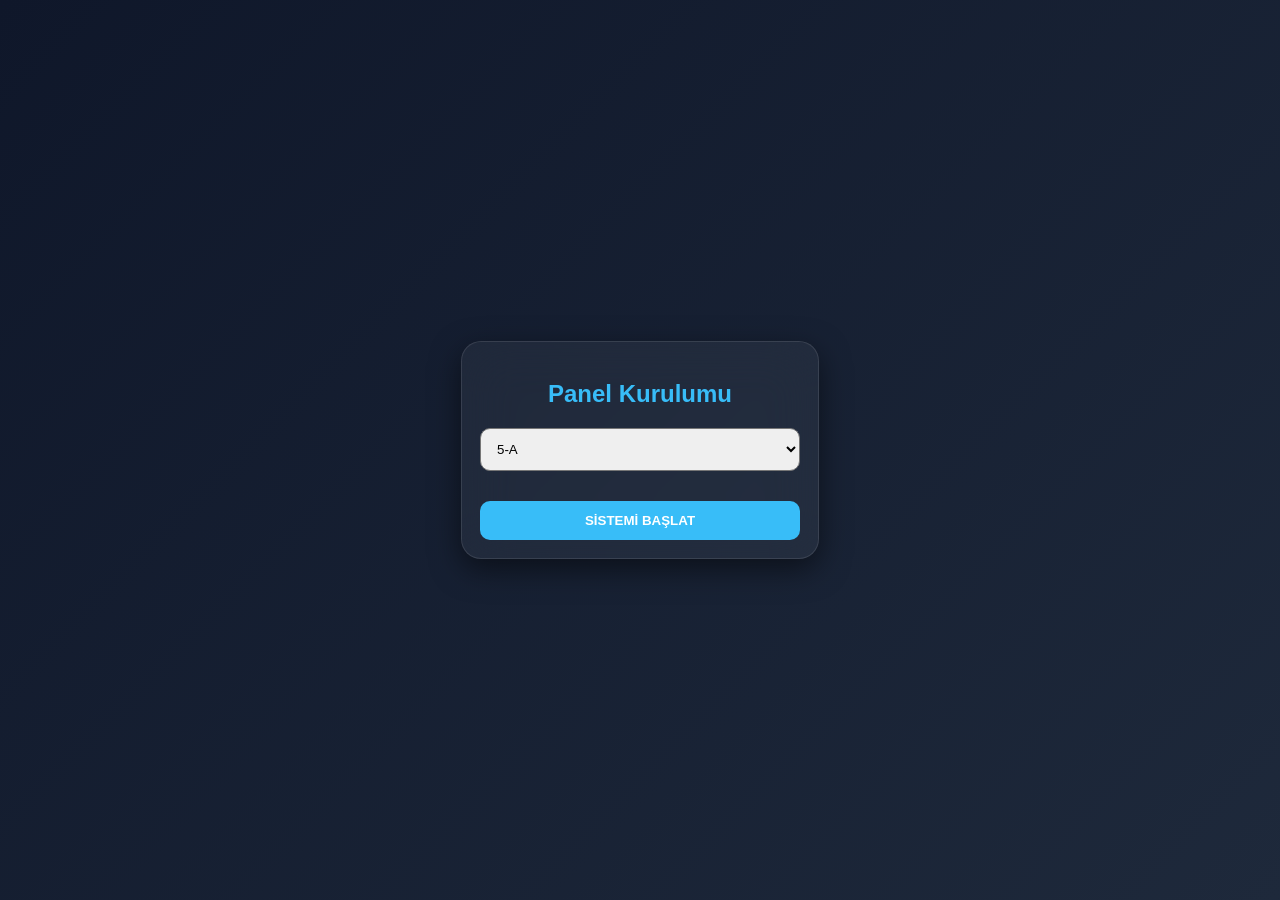
==== index.html @ 8f8e1d2c "Etahta" ====
﻿
<!DOCTYPE html>
<html lang="tr" data-theme="dark">
<head>
    <meta charset="utf-8">
    <title>Biroor / Biroor Akıllı Tahta Paneli </title>
    <meta name="viewport" content="width=device-width, initial-scale=1">
    <link rel="icon" href="2.png" sizes="any" type="image/png">
    <script type="application/ld+json">
{
  "@context": "https://schema.org",
  "@type": "Organization",
  "name": "Biroor",
  "url": "https://biroorweb.uk",
  "logo": "https://biroorweb.uk/logo.png", 
  "description": "Biroor Akıllı Tahta Paneli - Eğitim kurumları için dijital çözüm platformu.",
  "sameAs": [
    "https://www.instagram.com/biroorweb",
    "https://twitter.com/biroorweb"
  ]
}
</script>
    <meta name="description" content="Biroor, eğitim kurumları için geliştirilmiş akıllı tahta yönetim panelidir. Ders programı, nöbetçi takibi ve dijital araçlara tek noktadan ulaşın.">
    <style>
:root[data-theme="dark"] {
    --bg-gradient: linear-gradient(135deg, #0f172a, #1e293b);
    --panel-bg: rgba(255, 255, 255, 0.05);
    --text-main: #f8fafc;
    --accent: #38bdf8;
    --glass: rgba(255, 255, 255, 0.1);
    --shadow: 0 10px 30px rgba(0,0,0,0.5);
}

:root[data-theme="light"] {
    --bg-gradient: linear-gradient(135deg, #f1f5f9, #e2e8f0);
    --panel-bg: rgba(255, 255, 255, 0.8);
    --text-main: #1e293b;
    --accent: #0284c7;
    --glass: rgba(0, 0, 0, 0.05);
    --shadow: 0 10px 30px rgba(0,0,0,0.1);
}

:root[data-theme="forest"] {
    --bg-gradient: linear-gradient(135deg, #04a87c, #000000);
    --panel-bg: rgba(255, 255, 255, 0.05);
    --text-main: #ecfdf5;
    --accent: #34d399;
    --glass: rgba(255, 255, 255, 0.08);
    --shadow: 0 10px 30px rgba(0,0,0,0.4);
}

:root[data-theme="midnight"] {
    --bg-gradient: linear-gradient(135deg, #2e1065, #000000);
    --panel-bg: rgba(255, 255, 255, 0.03);
    --text-main: #f5f3ff;
    --accent: #a78bfa;
    --glass: rgba(255, 255, 255, 0.1);
    --shadow: 0 10px 40px rgba(0,0,0,0.7);
}
:root[data-theme="ocean"] {
    --bg-gradient: linear-gradient(135deg, #075985, #000000);
    --panel-bg: rgba(255, 255, 255, 0.07);
    --text-main: #f0f9ff;
    --accent: #38bdf8;
    --glass: rgba(255, 255, 255, 0.12);
    --shadow: 0 10px 30px rgba(0,0,0,0.4);
}

:root[data-theme="sunset"] {
    --bg-gradient: linear-gradient(135deg, #7c2d12, #000000);
    --panel-bg: rgba(255, 255, 255, 0.05);
    --text-main: #fff7ed;
    --accent: #fb923c;
    --glass: rgba(255, 255, 255, 0.1);
    --shadow: 0 10px 30px rgba(0,0,0,0.5);
}

:root[data-theme="cyber"] {
    --bg-gradient: linear-gradient(135deg, #000000, #1a1a1a);
    --panel-bg: rgba(0, 0, 0, 0.8);
    --text-main: #00ff41;
    --accent: #00ff41;
    --glass: rgba(0, 255, 65, 0.1);
    --shadow: 0 0 20px rgba(0, 255, 65, 0.3);
}

:root[data-theme="rose"] {
    --bg-gradient: linear-gradient(135deg, #4c0519, #000000);
    --panel-bg: rgba(255, 255, 255, 0.06);
    --text-main: #fff1f2;
    --accent: #fda4af;
    --glass: rgba(255, 255, 255, 0.1);
    --shadow: 0 10px 30px rgba(0,0,0,0.4);
}

:root[data-theme="canva"] {
    --bg-gradient: linear-gradient(135deg, #7c00f1, #053bea);
    --panel-bg: rgba(255, 255, 255, 0.08);
    --text-main: #f8fafc;
    --accent: #3895f8;
    --glass: rgba(255, 255, 255, 0.1);
    --shadow: 0 10px 30px rgba(0,0,0,0.4);
}
:root[data-theme="mars"] {
    --bg-gradient: linear-gradient(135deg, #991b1b, #450a0a);
    --panel-bg: rgba(255, 255, 255, 0.05);
    --text-main: #fef2f2;
    --accent: #f87171;
    --glass: rgba(255, 255, 255, 0.08);
    --shadow: 0 10px 40px rgba(0,0,0,0.6);
}

:root[data-theme="lavender"] {
    --bg-gradient: linear-gradient(135deg, #4c1d95, #2e1065);
    --panel-bg: rgba(255, 255, 255, 0.06);
    --text-main: #f5f3ff;
    --accent: #ddd6fe;
    --glass: rgba(255, 255, 255, 0.1);
    --shadow: 0 10px 30px rgba(0,0,0,0.4);
}

:root[data-theme="deepsea"] {
    --bg-gradient: linear-gradient(135deg, #020617, #0f172a);
    --panel-bg: rgba(30, 41, 59, 0.7);
    --text-main: #38bdf8;
    --accent: #7dd3fc;
    --glass: rgba(56, 189, 248, 0.1);
    --shadow: 0 0 30px rgba(0,0,0,0.8);
}

:root[data-theme="gold"] {
    --bg-gradient: linear-gradient(135deg, #7c8217, #000000);
    --panel-bg: rgba(255, 255, 255, 0.03);
    --text-main: #fef3c7;
    --accent: #04ff00;
    --glass: rgba(251, 191, 36, 0.1);
    --shadow: 0 10px 30px rgba(0,0,0,0.7);
}

:root[data-theme="aurora"] {
    --bg-gradient: linear-gradient(135deg, #0a4d68, #088395);
    --panel-bg: rgba(255, 255, 255, 0.06);
    --text-main: #e0f7ff;
    --accent: #22d3ee;
    --glass: rgba(255, 255, 255, 0.1);
    --shadow: 0 10px 30px rgba(0,0,0,0.45);
}

:root[data-theme="arctic"] {
    --bg-gradient: linear-gradient(135deg, #f0f9ff, #dbeafe);
    --panel-bg: rgba(255, 255, 255, 0.82);
    --text-main: #0f172a;
    --accent: #0284c7;
    --glass: rgba(15, 23, 42, 0.08);
    --shadow: 0 10px 28px rgba(15,23,42,0.12);
}

:root[data-theme="ember"] {
    --bg-gradient: linear-gradient(135deg, #7f1d1d, #1f2937);
    --panel-bg: rgba(255, 255, 255, 0.06);
    --text-main: #fff1f2;
    --accent: #fb7185;
    --glass: rgba(255, 255, 255, 0.1);
    --shadow: 0 12px 34px rgba(0,0,0,0.55);
}

:root[data-theme="espresso"] {
    --bg-gradient: linear-gradient(135deg, #3f2a1d, #120a08);
    --panel-bg: rgba(255, 255, 255, 0.05);
    --text-main: #fef3e2;
    --accent: #f59e0b;
    --glass: rgba(255, 255, 255, 0.08);
    --shadow: 0 10px 32px rgba(0,0,0,0.55);
}

:root[data-theme="coral"] {
    --bg-gradient: linear-gradient(135deg, #ff7e5f, #3f2b96);
    --panel-bg: rgba(255, 255, 255, 0.08);
    --text-main: #fff7f5;
    --accent: #fcd34d;
    --glass: rgba(255, 255, 255, 0.12);
    --shadow: 0 10px 30px rgba(0,0,0,0.4);
}

:root[data-theme="emerald"] {
    --bg-gradient: linear-gradient(135deg, #064e3b, #022c22);
    --panel-bg: rgba(255, 255, 255, 0.05);
    --text-main: #ecfdf5;
    --accent: #34d399;
    --glass: rgba(255, 255, 255, 0.08);
    --shadow: 0 10px 30px rgba(0,0,0,0.55);
}

:root[data-theme="sky"] {
    --bg-gradient: linear-gradient(135deg, #0284c7, #0ea5e9);
    --panel-bg: rgba(255, 255, 255, 0.12);
    --text-main: #e0f2fe;
    --accent: #fef08a;
    --glass: rgba(255, 255, 255, 0.16);
    --shadow: 0 10px 28px rgba(2,132,199,0.35);
}

:root[data-theme="graphite"] {
    --bg-gradient: linear-gradient(135deg, #111827, #374151);
    --panel-bg: rgba(255, 255, 255, 0.05);
    --text-main: #f3f4f6;
    --accent: #93c5fd;
    --glass: rgba(255, 255, 255, 0.08);
    --shadow: 0 10px 34px rgba(0,0,0,0.55);
}

:root[data-theme="neon"] {
    --bg-gradient: linear-gradient(135deg, #020617, #0f172a);
    --panel-bg: rgba(2, 6, 23, 0.75);
    --text-main: #e2e8f0;
    --accent: #39ff14;
    --glass: rgba(57, 255, 20, 0.12);
    --shadow: 0 0 25px rgba(57,255,20,0.3);
}

:root[data-theme="sepia"] {
    --bg-gradient: linear-gradient(135deg, #6b4f3b, #3e2f23);
    --panel-bg: rgba(255, 255, 255, 0.06);
    --text-main: #fef9c3;
    --accent: #fbbf24;
    --glass: rgba(255, 255, 255, 0.08);
    --shadow: 0 10px 30px rgba(0,0,0,0.5);
}

:root[data-theme="glacier"] {
    --bg-gradient: linear-gradient(135deg, #1e3a8a, #0c4a6e);
    --panel-bg: rgba(255, 255, 255, 0.06);
    --text-main: #e0f2fe;
    --accent: #7dd3fc;
    --glass: rgba(255, 255, 255, 0.1);
    --shadow: 0 10px 30px rgba(0,0,0,0.45);
}

:root[data-theme="plum"] {
    --bg-gradient: linear-gradient(135deg, #581c87, #3b0764);
    --panel-bg: rgba(255, 255, 255, 0.05);
    --text-main: #f5f3ff;
    --accent: #c084fc;
    --glass: rgba(255, 255, 255, 0.1);
    --shadow: 0 10px 32px rgba(0,0,0,0.55);
}

:root[data-theme="steel"] {
    --bg-gradient: linear-gradient(135deg, #334155, #0f172a);
    --panel-bg: rgba(255, 255, 255, 0.05);
    --text-main: #e2e8f0;
    --accent: #60a5fa;
    --glass: rgba(255, 255, 255, 0.09);
    --shadow: 0 10px 30px rgba(0,0,0,0.5);
}

:root[data-theme="lemon"] {
    --bg-gradient: linear-gradient(135deg, #facc15, #84cc16);
    --panel-bg: rgba(255, 255, 255, 0.72);
    --text-main: #1f2937;
    --accent: #166534;
    --glass: rgba(31, 41, 55, 0.09);
    --shadow: 0 10px 26px rgba(0,0,0,0.2);
}

:root[data-theme="sakura"] {
    --bg-gradient: linear-gradient(135deg, #fbcfe8, #f9a8d4);
    --panel-bg: rgba(255, 255, 255, 0.75);
    --text-main: #4a044e;
    --accent: #be185d;
    --glass: rgba(74, 4, 78, 0.08);
    --shadow: 0 10px 26px rgba(0,0,0,0.15);
}

:root[data-theme="sand"] {
    --bg-gradient: linear-gradient(135deg, #e7d3a7, #b08968);
    --panel-bg: rgba(255, 255, 255, 0.62);
    --text-main: #3b2f2f;
    --accent: #8b5e34;
    --glass: rgba(59, 47, 47, 0.08);
    --shadow: 0 10px 28px rgba(0,0,0,0.22);
}

:root[data-theme="storm"] {
    --bg-gradient: linear-gradient(135deg, #1f2937, #111827);
    --panel-bg: rgba(255, 255, 255, 0.04);
    --text-main: #e5e7eb;
    --accent: #f59e0b;
    --glass: rgba(255, 255, 255, 0.08);
    --shadow: 0 10px 34px rgba(0,0,0,0.6);
}

:root[data-theme="ruby"] {
    --bg-gradient: linear-gradient(135deg, #9f1239, #3f0f1f);
    --panel-bg: rgba(255, 255, 255, 0.05);
    --text-main: #ffe4e6;
    --accent: #fb7185;
    --glass: rgba(255, 255, 255, 0.1);
    --shadow: 0 10px 34px rgba(0,0,0,0.55);
}

:root[data-theme="mint"] {
    --bg-gradient: linear-gradient(135deg, #99f6e4, #5eead4);
    --panel-bg: rgba(255, 255, 255, 0.74);
    --text-main: #134e4a;
    --accent: #0f766e;
    --glass: rgba(19, 78, 74, 0.08);
    --shadow: 0 10px 26px rgba(0,0,0,0.15);
}

:root[data-theme="obsidian"] {
    --bg-gradient: linear-gradient(135deg, #050505, #1c1c1c);
    --panel-bg: rgba(255, 255, 255, 0.04);
    --text-main: #f8fafc;
    --accent: #22d3ee;
    --glass: rgba(255, 255, 255, 0.08);
    --shadow: 0 10px 36px rgba(0,0,0,0.7);
}

:root[data-theme="dawn"] {
    --bg-gradient: linear-gradient(135deg, #ffedd5, #fed7aa);
    --panel-bg: rgba(255, 255, 255, 0.75);
    --text-main: #7c2d12;
    --accent: #ea580c;
    --glass: rgba(124, 45, 18, 0.08);
    --shadow: 0 10px 28px rgba(0,0,0,0.14);
}

:root[data-theme="twilight"] {
    --bg-gradient: linear-gradient(135deg, #1e1b4b, #6d28d9);
    --panel-bg: rgba(255, 255, 255, 0.06);
    --text-main: #f5f3ff;
    --accent: #c4b5fd;
    --glass: rgba(255, 255, 255, 0.1);
    --shadow: 0 10px 34px rgba(0,0,0,0.55);
}

:root[data-theme="lagoon"] {
    --bg-gradient: linear-gradient(135deg, #0f766e, #164e63);
    --panel-bg: rgba(255, 255, 255, 0.06);
    --text-main: #ecfeff;
    --accent: #5eead4;
    --glass: rgba(255, 255, 255, 0.1);
    --shadow: 0 10px 30px rgba(0,0,0,0.45);
}

:root[data-theme="meadow"] {
    --bg-gradient: linear-gradient(135deg, #14532d, #3f6212);
    --panel-bg: rgba(255, 255, 255, 0.06);
    --text-main: #f0fdf4;
    --accent: #86efac;
    --glass: rgba(255, 255, 255, 0.09);
    --shadow: 0 10px 32px rgba(0,0,0,0.5);
}

:root[data-theme="copper"] {
    --bg-gradient: linear-gradient(135deg, #7c2d12, #431407);
    --panel-bg: rgba(255, 255, 255, 0.05);
    --text-main: #fff7ed;
    --accent: #fdba74;
    --glass: rgba(255, 255, 255, 0.09);
    --shadow: 0 10px 32px rgba(0,0,0,0.55);
}

:root[data-theme="cobalt"] {
    --bg-gradient: linear-gradient(135deg, #172554, #1d4ed8);
    --panel-bg: rgba(255, 255, 255, 0.05);
    --text-main: #dbeafe;
    --accent: #93c5fd;
    --glass: rgba(255, 255, 255, 0.09);
    --shadow: 0 10px 34px rgba(0,0,0,0.55);
}

:root[data-theme="pearl"] {
    --bg-gradient: linear-gradient(135deg, #f8fafc, #e2e8f0);
    --panel-bg: rgba(255, 255, 255, 0.85);
    --text-main: #334155;
    --accent: #0ea5e9;
    --glass: rgba(51, 65, 85, 0.08);
    --shadow: 0 10px 24px rgba(51,65,85,0.14);
}

:root[data-theme="mono"] {
    --bg-gradient: linear-gradient(135deg, #111111, #3b3b3b);
    --panel-bg: rgba(255, 255, 255, 0.05);
    --text-main: #f5f5f5;
    --accent: #d4d4d4;
    --glass: rgba(255, 255, 255, 0.08);
    --shadow: 0 10px 30px rgba(0,0,0,0.6);
}

:root[data-theme="bubblegum"] {
    --bg-gradient: linear-gradient(135deg, #f9a8d4, #93c5fd);
    --panel-bg: rgba(255, 255, 255, 0.72);
    --text-main: #4a044e;
    --accent: #db2777;
    --glass: rgba(74, 4, 78, 0.08);
    --shadow: 0 10px 26px rgba(0,0,0,0.14);
}

:root[data-theme="charcoal"] {
    --bg-gradient: linear-gradient(135deg, #1f2937, #0f172a);
    --panel-bg: rgba(255, 255, 255, 0.05);
    --text-main: #e5e7eb;
    --accent: #f97316;
    --glass: rgba(255, 255, 255, 0.08);
    --shadow: 0 10px 34px rgba(0,0,0,0.6);
}

:root[data-theme="sunrise"] {
    --bg-gradient: linear-gradient(135deg, #fb923c, #f472b6);
    --panel-bg: rgba(255, 255, 255, 0.1);
    --text-main: #fff7ed;
    --accent: #fef08a;
    --glass: rgba(255, 255, 255, 0.14);
    --shadow: 0 10px 30px rgba(0,0,0,0.35);
}

:root[data-theme="dusk"] {
    --bg-gradient: linear-gradient(135deg, #0f172a, #7c2d12);
    --panel-bg: rgba(255, 255, 255, 0.05);
    --text-main: #ffedd5;
    --accent: #fdba74;
    --glass: rgba(255, 255, 255, 0.09);
    --shadow: 0 10px 34px rgba(0,0,0,0.6);
}

:root[data-theme="pine"] {
    --bg-gradient: linear-gradient(135deg, #022c22, #14532d);
    --panel-bg: rgba(255, 255, 255, 0.06);
    --text-main: #ecfdf5;
    --accent: #6ee7b7;
    --glass: rgba(255, 255, 255, 0.1);
    --shadow: 0 10px 30px rgba(0,0,0,0.5);
}

:root[data-theme="violet"] {
    --bg-gradient: linear-gradient(135deg, #312e81, #7c3aed);
    --panel-bg: rgba(255, 255, 255, 0.06);
    --text-main: #ede9fe;
    --accent: #c4b5fd;
    --glass: rgba(255, 255, 255, 0.1);
    --shadow: 0 10px 34px rgba(0,0,0,0.55);
}

:root[data-theme="amber"] {
    --bg-gradient: linear-gradient(135deg, #78350f, #f59e0b);
    --panel-bg: rgba(255, 255, 255, 0.12);
    --text-main: #fffbeb;
    --accent: #fde68a;
    --glass: rgba(255, 255, 255, 0.16);
    --shadow: 0 10px 30px rgba(0,0,0,0.4);
}

:root[data-theme="frost"] {
    --bg-gradient: linear-gradient(135deg, #dbeafe, #cffafe);
    --panel-bg: rgba(255, 255, 255, 0.85);
    --text-main: #0f172a;
    --accent: #0ea5e9;
    --glass: rgba(15, 23, 42, 0.08);
    --shadow: 0 10px 24px rgba(15,23,42,0.12);
}

:root[data-theme="volcano"] {
    --bg-gradient: linear-gradient(135deg, #7f1d1d, #111827);
    --panel-bg: rgba(255, 255, 255, 0.04);
    --text-main: #fee2e2;
    --accent: #f97316;
    --glass: rgba(255, 255, 255, 0.09);
    --shadow: 0 10px 36px rgba(0,0,0,0.65);
}

:root[data-theme="rain"] {
    --bg-gradient: linear-gradient(135deg, #334155, #475569);
    --panel-bg: rgba(255, 255, 255, 0.07);
    --text-main: #f1f5f9;
    --accent: #7dd3fc;
    --glass: rgba(255, 255, 255, 0.1);
    --shadow: 0 10px 30px rgba(0,0,0,0.5);
}

:root[data-theme="orchid"] {
    --bg-gradient: linear-gradient(135deg, #86198f, #db2777);
    --panel-bg: rgba(255, 255, 255, 0.08);
    --text-main: #fdf4ff;
    --accent: #f9a8d4;
    --glass: rgba(255, 255, 255, 0.12);
    --shadow: 0 10px 32px rgba(0,0,0,0.45);
}

:root[data-theme="desertnight"] {
    --bg-gradient: linear-gradient(135deg, #7c6f64, #1f2937);
    --panel-bg: rgba(255, 255, 255, 0.08);
    --text-main: #fef3c7;
    --accent: #f59e0b;
    --glass: rgba(255, 255, 255, 0.12);
    --shadow: 0 10px 34px rgba(0,0,0,0.55);
}

        body { 
            margin: 0; padding: 0; font-family: 'Segoe UI', sans-serif; 
            background: var(--bg-gradient); height: 100vh; display: flex; 
            flex-direction: column; color: var(--text-main); transition: 0.5s ease; 
            overflow: hidden; 
        }

        #setupOverlay {
            position: fixed; inset: 0; background: var(--bg-gradient);
            z-index: 10000; display: flex; align-items: center; justify-content: center;
        }

        .status-bar { padding: 8px 20px; background: var(--glass); display: flex; justify-content: space-between; align-items: center; font-size: 0.8rem; backdrop-filter: blur(10px); border-bottom: 1px solid var(--glass); }
        
        .main-grid {
            display: grid; grid-template-columns: 320px 1fr 320px; grid-template-rows: 1fr 140px;
            gap: 15px; padding: 15px; height: calc(100vh - 40px); box-sizing: border-box;
        }

        .panel { background: var(--panel-bg); backdrop-filter: blur(25px); border-radius: 20px; border: 1px solid var(--glass); box-shadow: var(--shadow); padding: 18px; display: flex; flex-direction: column; }

        #clock { font-size: 4.2rem; font-weight: 800; text-align: center; margin: 0; color: var(--accent); }
        #lessonTimer { font-size: 2.2rem; font-weight: bold; text-align: center; color: #fbbf24; }

        .bottom-panel { grid-column: 2; display: grid; grid-template-columns: repeat(4, 1fr); gap: 12px; }
        .menu-card { 
            background: var(--panel-bg); border-radius: 15px; border: 1px solid var(--glass); 
            display: flex; flex-direction: column; align-items: center; justify-content: center; 
            cursor: pointer; transition: 0.3s; font-weight: bold; font-size: 0.9rem;
        }
        .menu-card:hover { transform: translateY(-5px); background: var(--card-hover); border-color: var(--accent); }
        .menu-card span { font-size: 1.5rem; margin-bottom: 4px; }

        .nobet-item { display: flex; justify-content: space-between; border-bottom: 1px solid var(--glass); padding: 5px 0; font-size: 0.85rem; }
        .nobet-item b { color: var(--accent); }

        .modal { display: none; position: fixed; inset: 0; background: rgba(0,0,0,0.8); z-index: 9999; backdrop-filter: blur(10px); }
        .modal-content { max-width: 450px; margin: 15vh auto; padding: 25px; background: var(--panel-bg); border-radius: 25px; border: 1px solid var(--glass); }
        
        button { background: var(--accent); color: white; border: none; padding: 12px; border-radius: 10px; cursor: pointer; font-weight: bold; width: 100%; margin-top: 10px; }
        input { width: 100%; padding: 12px; margin: 8px 0; border-radius: 10px; border: 1px solid var(--glass); background: rgba(255,255,255,0.1); color: inherit; box-sizing: border-box; }
#attListContent::-webkit-scrollbar {
    width: 6px;
}
#attListContent::-webkit-scrollbar-track {
    background: transparent;
}
#attListContent::-webkit-scrollbar-thumb {
    background: var(--accent);
    border-radius: 10px;
}
#attModal .modal-content {
    max-height: 80vh;
    display: flex;
    flex-direction: column;
}
#attModal #attListContent {
    overflow-y: auto;
    max-height: calc(80vh - 120px);
    padding-right: 6px;
}
#themeListContent::-webkit-scrollbar {
    width: 6px;
}
#themeListContent::-webkit-scrollbar-track {
    background: transparent;
}
#themeListContent::-webkit-scrollbar-thumb {
    background: var(--accent);
    border-radius: 10px;
}
#themeModal .modal-content {
    max-height: 80vh;
    display: flex;
    flex-direction: column;
}
#themeModal #themeListContent {
    overflow-y: auto;
    max-height: calc(80vh - 145px);
    padding-right: 6px;
}

#themeCreatorModal .modal-content {
    max-height: 86vh;
    overflow-y: auto;
}

.theme-creator {
    margin-top: 12px;
    border-top: 1px solid var(--glass);
    padding-top: 12px;
}

.theme-creator.standalone {
    margin-top: 0;
    border-top: none;
    padding-top: 0;
}

.theme-creator-grid {
    display: grid;
    grid-template-columns: repeat(2, minmax(0, 1fr));
    gap: 8px;
}

.theme-creator-field {
    display: flex;
    flex-direction: column;
    gap: 4px;
    font-size: 0.72rem;
    opacity: 0.9;
}

.theme-creator-field input[type="color"] {
    width: 100%;
    padding: 4px;
    height: 38px;
}

.theme-status {
    margin-top: 6px;
    font-size: 0.72rem;
    opacity: 0.85;
}

.game-select-list {
    display: grid;
    gap: 10px;
    margin-top: 14px;
}

.game-option {
    width: 100%;
    margin-top: 0;
    text-align: left;
    background: var(--glass);
    color: var(--text-main);
    border: 1px solid var(--glass);
    border-radius: 12px;
    padding: 12px;
    transition: 0.2s ease;
}

.game-option.active {
    border-color: var(--accent);
    background: rgba(56, 189, 248, 0.2);
}

#gameModeModal {
    background: rgba(0, 0, 0, 0.92);
}

.game-mode-screen {
    width: min(1200px, 96vw);
    height: min(92vh, 830px);
    margin: 4vh auto;
    border-radius: 26px;
    overflow: hidden;
    border: 1px solid var(--glass);
    box-shadow: var(--shadow);
    display: flex;
    flex-direction: column;
}

.game-mode-top {
    flex: 1;
    background: #cfcfcf;
    color: #0f172a;
    padding: 44px 72px 90px;
    position: relative;
    display: flex;
    flex-direction: column;
}

.game-mode-title {
    margin: 0;
    font-size: clamp(2rem, 3.5vw, 4rem);
    line-height: 1.1;
    font-weight: 800;
}

.game-mode-subhead {
    margin: 24px 0 0;
    font-size: clamp(1.2rem, 1.8vw, 2.1rem);
    font-weight: 700;
}

.game-mode-timer {
    margin-top: 8px;
    font-size: clamp(2rem, 4.3vw, 4.5rem);
    letter-spacing: 2px;
    font-weight: 800;
}

.game-mode-preview {
    flex: 1;
    display: flex;
    align-items: center;
    justify-content: center;
    font-size: clamp(1rem, 2vw, 2rem);
    color: rgba(255, 255, 255, 0.8);
    text-transform: uppercase;
    letter-spacing: 2px;
}

.game-mode-bottom {
    min-height: 180px;
    background: #020202;
    color: #e5e7eb;
    padding: 20px 28px;
    overflow-y: auto;
}

.game-board-shell {
    width: 100%;
}

.game-board-head {
    margin: 0 0 10px;
    font-size: 0.92rem;
    color: #cbd5e1;
}

.vk-controls {
    display: grid;
    grid-template-columns: repeat(3, minmax(120px, 1fr));
    gap: 10px;
    margin-bottom: 10px;
}

.vk-field label {
    display: block;
    font-size: 0.72rem;
    opacity: 0.75;
    margin-bottom: 4px;
}

.vk-field input {
    margin: 0;
    border: 1px solid #334155;
    background: #0b1220;
    color: #e2e8f0;
    padding: 10px;
    border-radius: 10px;
}

.vk-actions {
    display: flex;
    gap: 10px;
    margin-bottom: 10px;
}

.vk-actions button {
    width: auto;
    margin: 0;
    border-radius: 999px;
    padding: 10px 14px;
}

.vk-grid {
    display: grid;
    grid-template-columns: repeat(auto-fill, minmax(160px, 1fr));
    gap: 8px;
    max-height: 210px;
    overflow-y: auto;
}

.vk-role {
    border: 1px solid #334155;
    border-radius: 10px;
    background: #0b1220;
    padding: 8px 10px;
    font-size: 0.78rem;
}

.vk-role-title {
    display: block;
    margin-top: 2px;
    font-weight: 700;
}

.vk-role-vampir { border-color: #b91c1c; }
.vk-role-doktor { border-color: #0ea5e9; }
.vk-role-koylu { border-color: #22c55e; }

.city-overview {
    display: flex;
    flex-wrap: wrap;
    gap: 10px;
    margin-bottom: 10px;
}

.city-card {
    flex: 1 1 230px;
    background: #0b1220;
    border: 1px solid #334155;
    border-radius: 12px;
    padding: 10px 12px;
}

.city-card small {
    display: block;
    opacity: 0.75;
    margin-bottom: 4px;
}

.city-rich-name {
    font-weight: 700;
    font-size: 1rem;
    color: #facc15;
}

.city-rich-money {
    font-size: 0.86rem;
    color: #fde68a;
}

.city-list {
    max-height: 210px;
    overflow-y: auto;
    border: 1px solid #334155;
    border-radius: 12px;
    background: #0b1220;
}

.city-row {
    display: flex;
    align-items: center;
    justify-content: space-between;
    gap: 8px;
    padding: 10px 12px;
    border-bottom: 1px solid #1f2937;
    font-size: 0.82rem;
}

.city-row:last-child {
    border-bottom: none;
}

.city-rank {
    min-width: 28px;
    color: #93c5fd;
}

.city-money {
    font-weight: 700;
    color: #34d399;
}

.game-note {
    margin-top: 8px;
    font-size: 0.72rem;
    opacity: 0.7;
}

.game-exit-btn {
    position: absolute;
    left: 16px;
    bottom: 16px;
    width: 180px;
    margin: 0;
    border-radius: 999px;
    background: #7ed957;
    color: #ffffff;
}

.game-timer-controls {
    position: absolute;
    right: 16px;
    bottom: 16px;
    display: flex;
    gap: 8px;
}

.game-timer-controls button {
    margin: 0;
    width: auto;
    min-width: 115px;
    border-radius: 999px;
    background: #0f172a;
    color: #e2e8f0;
    padding: 11px 14px;
}

@media (max-width: 900px) {
    .game-mode-screen {
        width: 100vw;
        height: 100vh;
        margin: 0;
        border-radius: 0;
        border: none;
    }

    .game-mode-top {
        padding: 24px 20px 90px;
    }

    .game-mode-bottom {
        min-height: 140px;
        padding: 14px;
    }

    .vk-controls {
        grid-template-columns: 1fr;
    }

    .vk-actions {
        flex-wrap: wrap;
    }

    .game-exit-btn {
        width: 132px;
        padding: 10px;
    }

    .game-timer-controls button {
        min-width: 90px;
        font-size: 0.7rem;
    }
}
    </style>
</head>
<body>

<div id="setupOverlay">
    <div class="panel" style="width: 320px; text-align: center;">
        <h2 style="color: var(--accent); margin-bottom: 20px;">Panel Kurulumu</h2>
        <select id="setupClass" style="width:100%; padding:12px; border-radius:10px; margin-bottom:20px;">
            <option value="5A">5-A</option><option value="5B">5-B</option><option value="5C">5-C</option><option value="5D">5-D</option>
            <option value="6A">6-A</option><option value="6B">6-B</option><option value="6C">6-C</option>
            <option value="7A">7-A</option><option value="7B">7-B</option><option value="7C">7-C</option><option value="7D">7-D</option>
            <option value="8A">8-A</option><option value="8B">8-B</option><option value="8C">8-C</option>
        </select>
        <button id="startBtn">SİSTEMİ BAŞLAT</button>
    </div>
</div>

<div class="status-bar">
    <div>| Sınıf: <b id="stClass">--</b></div>
    <div style="display: flex; gap: 20px; align-items: center;">
        <span id="uptime">⏱️ 0dk</span>
        <span onclick="openModal('themeModal')" style="cursor:pointer;">🎨 TEMA</span>
        <span onclick="toggleFullScreen()" style="cursor:pointer;">🔳 TAM EKRAN</span>
    </div>
</div>

<div class="main-grid">
    <div class="panel" style="grid-row: 1 / 3; gap: 15px;">
        <div>
            <h1 id="clock">00:00</h1>
            <div id="date" style="text-align:center; opacity:0.7; font-size: 0.9rem;">-- --- ----</div>
        </div>
        <div style="background: var(--glass); padding: 15px; border-radius: 15px; text-align: center;">
            <div id="currentLesson" style="font-weight:bold; color:var(--accent);">Ders Bekleniyor</div>
            <div id="lessonTimer">--:--</div>
            <small style="opacity:0.5; letter-spacing: 1px;">KALAN SÜRE</small>
        </div>
        <div style="flex:1">
            <h4 style="margin:0 0 10px 0; border-bottom: 1px solid var(--accent);">👮 Nöbetçi Hocalar</h4>
            <div class="nobet-item">Bahçe: <b id="nBahce">--</b></div>
            <div class="nobet-item">1. Kat: <b id="nK1">--</b></div>
            <div class="nobet-item">2. Kat: <b id="nK2">--</b></div>
            <div class="nobet-item">3. Kat: <b id="nK3">--</b></div>
            <div class="nobet-item">4. Kat: <b id="nK4">--</b></div>
        </div>
    </div>

    <div class="panel" style="grid-column: 2; overflow-y: auto;">
        <h3 style="margin-top:0">📅 Günlük Ders Programı</h3>
        <div id="lessonsPreview"></div>
        <button class="btn-icon" onclick="showWeekly()" style="font-size:0.8rem;">🔍 Haftalık Bak</button>
    </div>

    <div class="bottom-panel">
        <div class="menu-card" onclick="openModal('hwModal')"><span>📝</span>Ödevler</div>
        <div class="menu-card" onclick="openModal('toolModal')"><span>🛠️</span>Araçlar</div>
        <div class="menu-card" onclick="toggleFocusMode()"><span>🧘</span>Odaklanma</div>
        <div class="menu-card" onclick="openModal('attModal')"><span>📋</span>ATT SONUÇLARI</div>
        <div class="menu-card" onclick="openModal('themeModal')"><span>🎨</span>TEMALAR</div>
        <div class="menu-card" onclick="openModal('settingsModal')"><span>⚙️</span>Ayarlar</div>
        <div class="menu-card" onclick="openModal('gameSelectModal')"><span>🎮</span>Oyun Modu</div>
    </div>

    <div class="panel" style="grid-column: 3; grid-row: 1 / 3;">
        <div style="flex:1">
            <h3 style="margin:0; color:var(--accent);">📌 Ödev Tahtası</h3>
            <div id="hwPreview" style="font-size:0.85rem; margin-top:10px; overflow-y: auto;"></div>
        </div>
        <div style="text-align:center; padding:15px; background: var(--glass); border-radius: 20px; margin-top: 10px;">
            <div id="wIcon" style="font-size: 2.5rem;">☀️</div>
            <div id="wTemp" style="font-size: 1.8rem; font-weight: bold;">--°C</div>
            <div style="font-size: 0.7rem; opacity: 0.6; margin-top: 5px;">CİDE / KASTAMONU</div>
        </div>
    </div>
</div>


<div id="weeklyModal" class="modal" style="display:none;">
    <div class="modal-content" style="max-width:800px;">
        <h2 style="color:var(--accent)">🗓️ Haftalık Program</h2>
        <div style="overflow-x:auto;"><table id="weeklyTable"></table></div>
        <button onclick="closeModal('weeklyModal')" class="btn-icon" style="margin-top:15px; width:100%; justify-content:center;">Kapat</button>
    </div>
</div>
<div id="hwModal" class="modal"><div class="modal-content">
    <h3>📝 Ödev Ekle</h3>
    <input id="hT" placeholder="Ders Adı">
    <input id="hD" placeholder="Ödev Detayı">
    <button id="addHwBtn">Kaydet</button>
    <button onclick="closeModal('hwModal')" style="background:none; color:var(--text-main)">Vazgeç</button>
</div></div>
<div id="toolModal" class="modal">
    <div class="modal-content" style="max-width: 600px;">
        <h3 style="color:var(--accent)">🛠️ Akıllı Araçlar</h3>
        <div style="display: grid; grid-template-columns: 1fr 1fr; gap: 10px;">
            <div style="background:var(--glass); padding:15px; border-radius:15px; text-align:center;">
                <div id="stopwatchDisplay" style="font-size: 1.5rem; font-weight: bold; margin-bottom: 5px;">00:00</div>
                <button onclick="toggleStopwatch()" id="swBtn" style="font-size:0.7rem; padding:5px;">BAŞLAT</button>
                <button onclick="resetStopwatch()" style="font-size:0.7rem; padding:5px; background:gray;">SIFIRLA</button>
            </div>
            <div style="background:var(--glass); padding:15px; border-radius:15px; text-align:center;">
                <button onclick="playChime()" style="font-size:0.8rem; padding:10px; background:#10b981;">🔔 DİKKAT ZİLİ</button>
            </div>
        </div>
        
        <div style="background:var(--glass); padding:15px; border-radius:15px; margin-top:10px;">
            <h4 style="margin:0 0 12px 0; color:var(--accent); text-align:center;">👥 Grup Oluşturucu</h4>
            <div style="display:flex; gap:10px; margin-bottom:10px;">
                <div style="flex:1;">
                    <label style="font-size:0.8rem; display:block; margin-bottom:4px;">Mevcud</label>
                    <input type="number" id="groupTotal" min="1" max="100" value="30" style="width:100%; padding:8px; border-radius:8px; border:1px solid var(--accent); background:rgba(56,189,248,0.1); color:inherit; box-sizing:border-box;">
                </div>
                <div style="flex:1;">
                    <label style="font-size:0.8rem; display:block; margin-bottom:4px;">Grup Büyüklüğü</label>
                    <input type="number" id="groupSize" min="1" max="50" value="5" style="width:100%; padding:8px; border-radius:8px; border:1px solid var(--accent); background:rgba(56,189,248,0.1); color:inherit; box-sizing:border-box;">
                </div>
            </div>
            <button onclick="generateGroups()" style="width:100%; padding:10px; background:var(--accent); color:white; border:none; border-radius:8px; cursor:pointer; font-weight:bold; margin-bottom:10px;">GRUPLAR OLUŞTUR</button>
            <div id="groupResult" style="font-size:0.85rem; max-height:150px; overflow-y:auto; line-height:1.8;"></div>
        </div>
        <button onclick="closeModal('toolModal')" style="background:none; color:var(--text-main); margin-top:15px;">Kapat</button>
    </div>
</div>
</div>
<div id="attModal" class="modal">
    <div class="modal-content" style="max-width: 400px;">
        <h3 style="color:var(--accent); text-align:center; border-bottom: 1px solid var(--glass); padding-bottom: 10px;">📋  ATT Sıralaması</h3>
        <div id="attListContent" style="margin-top: 15px;">
            </div>
        <button onclick="closeModal('attModal')" style="margin-top: 20px; background:var(--glass); color:var(--text-main)">Kapat</button>
    </div>
</div>
<div id="themeModal" class="modal">
    <div class="modal-content" style="max-width: 520px;">
        <h3 style="color:var(--accent); text-align:center; border-bottom: 1px solid var(--glass); padding-bottom: 10px;">🎨 Tema Seçimi</h3>
        <div id="themeListContent" style="margin-top: 15px;"></div>
        <button onclick="openThemeCreatorModal()" style="margin-top: 12px;">➕ Tema Oluşturucuya Geç</button>
        <button onclick="closeModal('themeModal')" style="margin-top: 12px; background:var(--glass); color:var(--text-main)">Kapat</button>
    </div>
</div>
<div id="themeCreatorModal" class="modal">
    <div class="modal-content" style="max-width: 520px;">
        <h3 style="color:var(--accent); text-align:center; border-bottom: 1px solid var(--glass); padding-bottom: 10px;">🛠️ Tema Oluşturucu</h3>
        <div class="theme-creator standalone">
            <h4 style="margin:0 0 8px 0; color:var(--accent);">Tema Oluşturucu</h4>
            <input id="customThemeName" placeholder="Tema adı (ör. Gece Mavi)">
            <div class="theme-creator-grid">
                <label class="theme-creator-field">Arka Plan 1<input id="ctBgStart" type="color" value="#0f172a"></label>
                <label class="theme-creator-field">Arka Plan 2<input id="ctBgEnd" type="color" value="#1e293b"></label>
                <label class="theme-creator-field">Panel<input id="ctPanel" type="color" value="#1e293b"></label>
                <label class="theme-creator-field">Yazı<input id="ctText" type="color" value="#f8fafc"></label>
                <label class="theme-creator-field">Vurgu<input id="ctAccent" type="color" value="#38bdf8"></label>
                <label class="theme-creator-field">Cam Katman<input id="ctGlass" type="color" value="#94a3b8"></label>
            </div>
            <button onclick="saveCustomTheme()">TEMAYI KAYDET</button>
            <div id="themeCreatorStatus" class="theme-status">Kaydettiğin tema listede görünecek.</div>
        </div>
        <button onclick="openThemeSelectionModal()" style="margin-top: 12px;">🎨 Tema Seçimine Dön</button>
        <button onclick="closeModal('themeCreatorModal')" style="margin-top: 12px; background:var(--glass); color:var(--text-main)">Kapat</button>
    </div>
</div>
<div id="gameSelectModal" class="modal">
    <div class="modal-content" style="max-width: 520px;">
        <h3 style="margin:0; color:var(--accent);">🎮 Oyun Seçimi</h3>
        <p style="margin:8px 0 0; opacity:0.8; font-size:0.85rem;">Oyunu seç ve doğrudan oyun ekranını aç.</p>
        <div id="gameModeList" class="game-select-list"></div>
        <div style="margin-top:12px; padding:10px 12px; border-radius:12px; border:1px solid var(--glass); background:var(--glass);">
            <div style="font-size:0.72rem; opacity:0.7; margin-bottom:4px;">SEÇİLİ MOD</div>
            <div id="selectedGameSummary" style="font-weight:700;">-</div>
        </div>
        <button onclick="openGameMode()">OYUN EKRANINI AÇ</button>
        <button onclick="closeModal('gameSelectModal')" style="background:none; color:var(--text-main)">Kapat</button>
    </div>
</div>
<div id="gameModeModal" class="modal">
    <div class="game-mode-screen">
        <div id="gameModeTop" class="game-mode-top">
            <h2 id="gameModeTitle" class="game-mode-title">Oyun modu adı</h2>
            <div class="game-mode-subhead">Zamanlayıcı</div>
            <div id="gameTimerDisplay" class="game-mode-timer">00:00</div>
            <div id="gameModePreview" class="game-mode-preview">Image 3</div>
            <button class="game-exit-btn" onclick="closeGameMode()">Çıkış</button>
            <div class="game-timer-controls">
                <button id="gameTimerToggleBtn" onclick="toggleGameTimer()">BAŞLAT</button>
                <button onclick="resetGameTimer()">SIFIRLA</button>
            </div>
        </div>
        <div id="gameModeBottom" class="game-mode-bottom">OYUNLA İLGİLİ ALAN</div>
    </div>
</div>
<div id="settingsModal" class="modal">
    <div class="modal-content" style="max-width: 450px; text-align: center;">
        <h3 style="color:var(--accent); margin-top: 0;">⚙️ Panel Ayarları</h3>
        
        <div style="background: var(--glass); padding: 20px; border-radius: 20px; margin-bottom: 20px; border: 1px solid var(--glass);">
            <img src="1.png" alt="Biroor Logo" style="width: 80px; height: 80px; border-radius: 15px; margin-bottom: 10px; object-fit: cover;">
            <img src="2.png" alt="Biroor Logo" style="width: 80px; height: 80px; border-radius: 15px; margin-bottom: 10px; object-fit: cover;">
            <h4 style="margin: 5px 0; color: var(--accent);">Biroor Akıllı Tahta Paneli</h4>
            <p style="font-size: 0.75rem; opacity: 0.7; line-height: 1.4;">
                Versiyon 4.9.1 /_-.Extaria.-_/ <br>
                © 2025 - 2026 Berkay Aday  <br>
                Cide / Kastamonu / Şehit Necmi Yıldırım Ortaokulu <br>
            </p>
        </div>

        <div style="display: flex; flex-direction: column; gap: 10px;">
            <button onclick="resetSystem()" style="background:#ef4444; font-size: 0.8rem;">Sistemi Sıfırla (Fabrika Ayarları)</button>
            <button onclick="closeModal('settingsModal')" style="background:var(--glass); color:var(--text-main); font-size: 0.8rem;">Kapat</button>
        </div>
    </div>
</div>

<div id="focusMode" style="display:none; position:fixed; inset:0; background:rgba(0,0,0,0.95); z-index:10001; align-items:center; justify-content:center; flex-direction:column;">
    <div id="focusClock" style="font-size:15vw; font-weight:900; color:var(--accent); text-shadow: 0 0 30px rgba(56,189,248,0.5); margin-bottom:40px; font-family:monospace; letter-spacing:20px;">00:00</div>
    <button onclick="toggleFocusMode()" style="font-size:1.2rem; padding:15px 40px; background:var(--accent); color:#000; border:none; border-radius:15px; cursor:pointer; font-weight:bold;">Çıkış (ESC)</button>
</div>

<script type="module">
    import { initializeApp } from "https://www.gstatic.com/firebasejs/10.12.2/firebase-app.js";
    import { 
        getFirestore, collection, addDoc, query, where, onSnapshot, 
        doc, setDoc, serverTimestamp, deleteDoc 
    } from "https://www.gstatic.com/firebasejs/10.12.2/firebase-firestore.js";
    
    import { schoolData, lessonIcons, lessonHours, dutyTeachers } from './data.js';
    import { attList, loadATT } from './att.js'; 

    const firebaseConfig = { projectId: "birooretap" }; 
    const app = initializeApp(firebaseConfig);
    const db = getFirestore(app);
    const startTime = Date.now();
window.showWeekly = () => {
    const cClass = localStorage.getItem("myClass");
    const table = document.getElementById("weeklyTable");
    const days = ["Pazartesi", "Salı", "Çarşamba", "Perşembe", "Cuma"];
    
    if(!schoolData[cClass] || !lessonHours) return;

    let head = `<tr><th style="width:80px; color:var(--accent);">Saat</th>` + 
               days.map(d => `<th style="color:var(--accent);">${d}</th>`).join("") + `</tr>`;
    
    let body = "";

    for(let i = 0; i < lessonHours.length; i++) { 
 
        body += `<tr><td style="font-size:0.75rem; font-weight:bold; background:var(--glass);">
                    ${lessonHours[i].s}<br>│<br>${lessonHours[i].e}
                 </td>`;
        
        days.forEach(day => {
            const dayLessons = schoolData[cClass][day] || [];
            const lessonName = dayLessons[i];
            
 
            const icon = lessonName ? (lessonIcons[lessonName] || "📚") : "➖";
    
            const label = lessonName || "";

            body += `<td style="padding:10px; border:1px solid var(--glass);">
                        <div style="font-size:1.6rem; margin-bottom:4px;">${icon}</div>
                        <div style="font-size:0.65rem; font-weight:bold; opacity:0.9; text-transform:uppercase;">${label}</div>
                     </td>`;
        });
        
        body += "</tr>";
    }
    
    table.innerHTML = head + body;
    table.style.width = "100%";
    table.style.borderCollapse = "collapse";
    
    openModal('weeklyModal');
};
window.addEventListener('DOMContentLoaded', () => {
    loadATT();
});
    const themeNames = [
        'dark', 'light', 'forest', 'midnight', 'ocean', 'sunset', 'cyber', 'rose', 'canva', 'mars',
        'lavender', 'deepsea', 'gold',
        'aurora', 'arctic', 'ember', 'espresso', 'coral', 'emerald', 'sky', 'graphite', 'neon', 'sepia',
        'glacier', 'plum', 'steel', 'lemon', 'sakura', 'sand', 'storm', 'ruby', 'mint', 'obsidian',
        'dawn', 'twilight', 'lagoon', 'meadow', 'copper', 'cobalt', 'pearl', 'mono', 'bubblegum', 'charcoal',
        'sunrise', 'dusk', 'pine', 'violet', 'amber', 'frost', 'volcano', 'rain', 'orchid', 'desertnight'
    ];
    const themeLabels = {
        dark: 'Koyu',
        light: 'Açık',
        forest: 'Orman',
        midnight: 'Gece Yarısı',
        ocean: 'Okyanus',
        sunset: 'Gün Batımı',
        cyber: 'Cyber',
        rose: 'Gül',
        canva: 'Canva',
        mars: 'Mars',
        lavender: 'Lavanta',
        deepsea: 'Derin Deniz',
        gold: 'Altın',
        aurora: 'Aurora',
        arctic: 'Arktik',
        ember: 'Kor',
        espresso: 'Espresso',
        coral: 'Mercan',
        emerald: 'Zümrüt',
        sky: 'Gökyüzü',
        graphite: 'Grafit',
        neon: 'Neon',
        sepia: 'Sepya',
        glacier: 'Buzul',
        plum: 'Erik',
        steel: 'Çelik',
        lemon: 'Limon',
        sakura: 'Sakura',
        sand: 'Kum',
        storm: 'Fırtına',
        ruby: 'Yakut',
        mint: 'Nane',
        obsidian: 'Obsidyen',
        dawn: 'Şafak',
        twilight: 'Alacakaranlık',
        lagoon: 'Lagün',
        meadow: 'Çayır',
        copper: 'Bakır',
        cobalt: 'Kobalt',
        pearl: 'İnci',
        mono: 'Monokrom',
        bubblegum: 'Şeker',
        charcoal: 'Kömür',
        sunrise: 'Gün Doğumu',
        dusk: 'Akşam',
        pine: 'Çam',
        violet: 'Menekşe',
        amber: 'Kehribar',
        frost: 'Don',
        volcano: 'Volkan',
        rain: 'Yağmur',
        orchid: 'Orkide',
        desertnight: 'Çöl Gecesi'
    };

    const CUSTOM_THEMES_KEY = "panelCustomThemesV1";
    const customThemeVarKeys = [
        "--bg-gradient", "--panel-bg", "--text-main", "--accent", "--glass", "--shadow", "--card-hover"
    ];
    const isHexColor = (value) => /^#[0-9a-fA-F]{6}$/.test((value || "").toString().trim());
    const sanitizeHex = (value, fallback) => isHexColor(value) ? value : fallback;
    const hexToRgba = (hex, alpha) => {
        const safe = sanitizeHex(hex, "#000000").replace("#", "");
        const r = parseInt(safe.slice(0, 2), 16);
        const g = parseInt(safe.slice(2, 4), 16);
        const b = parseInt(safe.slice(4, 6), 16);
        return `rgba(${r}, ${g}, ${b}, ${alpha})`;
    };
    const parseCustomThemes = (rawValue) => {
        try {
            const parsed = JSON.parse(rawValue || "[]");
            if (!Array.isArray(parsed)) return [];
            return parsed
                .filter((item) => item && typeof item === "object")
                .map((item) => ({
                    id: (item.id || "").toString(),
                    label: (item.label || "").toString().trim(),
                    bgStart: sanitizeHex(item.bgStart, "#0f172a"),
                    bgEnd: sanitizeHex(item.bgEnd, "#1e293b"),
                    panelColor: sanitizeHex(item.panelColor, "#1e293b"),
                    textColor: sanitizeHex(item.textColor, "#f8fafc"),
                    accentColor: sanitizeHex(item.accentColor, "#38bdf8"),
                    glassColor: sanitizeHex(item.glassColor, "#94a3b8")
                }))
                .filter((item) => item.id && item.label);
        } catch (e) {
            return [];
        }
    };
    let customThemes = parseCustomThemes(localStorage.getItem(CUSTOM_THEMES_KEY));
    const saveCustomThemes = () => {
        localStorage.setItem(CUSTOM_THEMES_KEY, JSON.stringify(customThemes));
    };
    const getCustomThemeById = (themeId) => customThemes.find((theme) => theme.id === themeId);
    const clearCustomThemeVars = () => {
        customThemeVarKeys.forEach((varKey) => document.documentElement.style.removeProperty(varKey));
    };
    const applyCustomThemeVars = (theme) => {
        const panelBase = sanitizeHex(theme.panelColor, "#1e293b");
        const glassBase = sanitizeHex(theme.glassColor, "#94a3b8");
        const accent = sanitizeHex(theme.accentColor, "#38bdf8");
        const bgStart = sanitizeHex(theme.bgStart, "#0f172a");
        const bgEnd = sanitizeHex(theme.bgEnd, "#1e293b");
        const text = sanitizeHex(theme.textColor, "#f8fafc");
        const rootStyle = document.documentElement.style;
        rootStyle.setProperty("--bg-gradient", `linear-gradient(135deg, ${bgStart}, ${bgEnd})`);
        rootStyle.setProperty("--panel-bg", hexToRgba(panelBase, 0.18));
        rootStyle.setProperty("--text-main", text);
        rootStyle.setProperty("--accent", accent);
        rootStyle.setProperty("--glass", hexToRgba(glassBase, 0.16));
        rootStyle.setProperty("--shadow", `0 10px 30px ${hexToRgba(bgEnd, 0.45)}`);
        rootStyle.setProperty("--card-hover", hexToRgba(accent, 0.24));
    };
    const setThemeCreatorStatus = (text, ok = false) => {
        const statusEl = document.getElementById("themeCreatorStatus");
        if (!statusEl) return;
        statusEl.innerText = text;
        statusEl.style.color = ok ? "#22c55e" : "var(--text-main)";
    };
    const readCustomThemeForm = () => {
        const nameRaw = (document.getElementById("customThemeName")?.value || "").trim();
        return {
            label: nameRaw || "Özel Tema",
            bgStart: sanitizeHex(document.getElementById("ctBgStart")?.value, "#0f172a"),
            bgEnd: sanitizeHex(document.getElementById("ctBgEnd")?.value, "#1e293b"),
            panelColor: sanitizeHex(document.getElementById("ctPanel")?.value, "#1e293b"),
            textColor: sanitizeHex(document.getElementById("ctText")?.value, "#f8fafc"),
            accentColor: sanitizeHex(document.getElementById("ctAccent")?.value, "#38bdf8"),
            glassColor: sanitizeHex(document.getElementById("ctGlass")?.value, "#94a3b8")
        };
    };
    const getThemeLabel = (themeId) => {
        const custom = getCustomThemeById(themeId);
        if (custom) return `${custom.label} (Özel)`;
        return themeLabels[themeId] || themeId;
    };
    const renderThemeMenu = () => {
        const listEl = document.getElementById('themeListContent');
        if (!listEl) return;
        const currentTheme = localStorage.getItem("panelTheme") || 'dark';
        const allThemeIds = [...themeNames, ...customThemes.map((theme) => theme.id)];
        listEl.innerHTML = allThemeIds.map((themeId) => {
            const isActive = themeId === currentTheme;
            const isCustom = Boolean(getCustomThemeById(themeId));
            return `<div onclick="setTheme('${themeId}')" style="
                        display:flex;
                        align-items:center;
                        justify-content:space-between;
                        gap:10px;
                        padding:10px 12px;
                        border-radius:10px;
                        margin-bottom:8px;
                        cursor:pointer;
                        border:1px solid ${isActive ? 'var(--accent)' : 'var(--glass)'};
                        background:${isActive ? 'rgba(56,189,248,0.18)' : 'var(--glass)'};
                    ">
                        <span style="font-weight:700;">${getThemeLabel(themeId)}</span>
                        ${isCustom
                            ? `<button onclick="event.stopPropagation(); deleteCustomTheme('${themeId}')" style="margin:0; width:auto; padding:6px 10px; font-size:0.68rem; border-radius:8px; background:#ef4444; color:white;">SİL</button>`
                            : `<span style="font-size:0.72rem; opacity:0.75;">${isActive ? 'AKTİF' : ''}</span>`}
                    </div>`;
        }).join('');
    };
    const applyTheme = (themeId) => {
        const customTheme = getCustomThemeById(themeId);
        if (customTheme) {
            document.documentElement.setAttribute('data-theme', 'dark');
            applyCustomThemeVars(customTheme);
            localStorage.setItem("panelTheme", customTheme.id);
            renderThemeMenu();
            return customTheme.id;
        }
        const safeTheme = themeNames.includes(themeId) ? themeId : 'dark';
        clearCustomThemeVars();
        document.documentElement.setAttribute('data-theme', safeTheme);
        localStorage.setItem("panelTheme", safeTheme);
        renderThemeMenu();
        return safeTheme;
    };
    window.setTheme = (themeId) => applyTheme(themeId);
    window.saveCustomTheme = () => {
        const formData = readCustomThemeForm();
        const normalizedLabel = formData.label.toLocaleLowerCase("tr");
        const existingIndex = customThemes.findIndex(
            (theme) => theme.label.toLocaleLowerCase("tr") === normalizedLabel
        );
        if (existingIndex >= 0) {
            customThemes[existingIndex] = { ...customThemes[existingIndex], ...formData };
            saveCustomThemes();
            applyTheme(customThemes[existingIndex].id);
            setThemeCreatorStatus("Tema güncellendi ve uygulandı.", true);
            return;
        }
        const slug = formData.label
            .toLocaleLowerCase("tr")
            .replace(/[^a-z0-9]+/g, "-")
            .replace(/^-+|-+$/g, "")
            .slice(0, 24) || "ozel-tema";
        const newTheme = { id: `custom-${slug}-${Date.now().toString(36)}`, ...formData };
        customThemes.push(newTheme);
        saveCustomThemes();
        applyTheme(newTheme.id);
        setThemeCreatorStatus("Yeni tema kaydedildi ve uygulandı.", true);
        const nameInput = document.getElementById("customThemeName");
        if (nameInput) nameInput.value = "";
    };
    window.deleteCustomTheme = (themeId) => {
        const themeExists = customThemes.some((theme) => theme.id === themeId);
        if (!themeExists) return;
        customThemes = customThemes.filter((theme) => theme.id !== themeId);
        saveCustomThemes();
        if ((localStorage.getItem("panelTheme") || "") === themeId) {
            applyTheme("dark");
        } else {
            renderThemeMenu();
        }
        setThemeCreatorStatus("Özel tema silindi.", true);
    };
    window.openThemeCreatorModal = () => {
        closeModal('themeModal');
        openModal('themeCreatorModal');
        setThemeCreatorStatus("Kaydettiğin tema listede görünecek.");
    };
    window.openThemeSelectionModal = () => {
        closeModal('themeCreatorModal');
        openModal('themeModal');
    };

    const savedThemeRaw = localStorage.getItem("panelTheme") || 'dark';
    applyTheme(savedThemeRaw);

    const savedClass = localStorage.getItem("myClass");
    if (savedClass) {
        document.getElementById("setupOverlay").style.display = "none";
        initPanel(savedClass);
    }

    window.finishSetup = () => {
        const sel = document.getElementById("setupClass").value;
        localStorage.setItem("myClass", sel);
        location.reload();
    };

    window.resetSystem = () => {
        localStorage.clear();
        location.reload();
    };

    function initPanel(cClass) {
        document.getElementById("stClass").innerText = cClass;
        const cNum = parseInt(cClass.charAt(0));
        const cSec = cClass.charAt(1);

        const updatePresence = async () => {
            await setDoc(doc(db, "presence", cClass), {
                lastSeen: serverTimestamp(),
                status: "online",
                className: cClass
            }, { merge: true });
        };
        updatePresence();

        function update() {
            const now = new Date();
            const timeStr = now.getHours().toString().padStart(2,'0') + ":" + now.getMinutes().toString().padStart(2,'0');
            document.getElementById("clock").innerText = timeStr;
            document.getElementById("date").innerText = now.toLocaleDateString("tr-TR", {day:'numeric', month:'long', weekday:'long'});
            document.getElementById("uptime").innerText = `⏱️ ${Math.floor((Date.now() - startTime) / 60000)}dk`;

            const day = ["Pazar", "Pazartesi", "Salı", "Çarşamba", "Perşembe", "Cuma", "Cumartesi"][now.getDay()];
            const nt = dutyTeachers[day] || {};
            document.getElementById("nBahce").innerText = nt.bahce || "--";
            document.getElementById("nK1").innerText = nt.kat1 || "--";
            document.getElementById("nK2").innerText = nt.kat2 || "--";
            document.getElementById("nK3").innerText = nt.kat3 || "--";
            document.getElementById("nK4").innerText = nt.kat4 || "--";

            const prog = schoolData[cClass] ? schoolData[cClass][day] : null;
            let html = "", currentL = "Teneffüs ☕", timer = "--:--";
            
            if(prog) {
                prog.forEach((d, i) => {
                    const s = lessonHours[i].s, e = lessonHours[i].e;
                    const active = (timeStr >= s && timeStr <= e);
                    html += `<div class="lesson-box ${active ? 'active-lesson' : ''}" style="padding:10px; margin-bottom:5px; border-radius:10px; display:flex; justify-content:space-between; ${active ? 'background:var(--accent); color:#000;' : 'background:var(--glass);'}">
                        <span>${lessonIcons[d] || '📚'} ${d}</span> <b>${s} - ${e}</b>
                    </div>`;
                    if(active) {
                        currentL = d;
                        const [eH, eM] = e.split(":").map(Number);
                        const target = new Date(); target.setHours(eH, eM, 0);
                        const diff = Math.floor((target - now) / 1000);
                        if(diff > 0) timer = Math.floor(diff/60) + ":" + (diff%60).toString().padStart(2,'0');
                    }
                });
            }
            document.getElementById("lessonsPreview").innerHTML = html;
            document.getElementById("currentLesson").innerText = currentL;
            document.getElementById("lessonTimer").innerText = timer;
        }

        const q = query(collection(db, "homeworks"), where("classNumber", "==", cNum), where("classSection", "==", cSec));
        onSnapshot(q, (snap) => {
            let h = "";
            snap.forEach(docSnap => { 
                const data = docSnap.data();
                const id = docSnap.id;
                h += `
                <div style="margin-bottom:10px; border-left:4px solid var(--accent); padding:8px 10px; background:var(--glass); border-radius:0 8px 8px 0; position:relative;">
                    <div style="font-weight:bold; color:var(--accent); font-size:0.9rem;">${data.title}</div>
                    <div style="font-size:0.8rem; opacity:0.9;">${data.desc}</div>
                    <button onclick="deleteHomework('${id}')" style="position:absolute; right:5px; top:5px; width:20px; height:20px; padding:0; background:#ef4444; color:white; border-radius:50%; font-size:10px; border:none; cursor:pointer;">✕</button>
                </div>`; 
            });
            document.getElementById("hwPreview").innerHTML = h || "<div style='opacity:0.5; text-align:center;'>Ödev yok ✨</div>";
        });

        setInterval(update, 1000); 
        update(); 
        getWeather();
    }

    window.deleteHomework = async (id) => {
    await deleteDoc(doc(db, "homeworks", id));
    };

    document.getElementById("addHwBtn").onclick = async () => {
        const t = document.getElementById("hT").value;
        const d = document.getElementById("hD").value;
        const cClass = localStorage.getItem("myClass");
        if(t && d && cClass) {
            await addDoc(collection(db, "homeworks"), { 
                title: t, desc: d, 
                classNumber: parseInt(cClass.charAt(0)), 
                classSection: cClass.charAt(1),
                timestamp: serverTimestamp() 
            });
            document.getElementById("hT").value = "";
            document.getElementById("hD").value = "";
            closeModal('hwModal');
        }
    };

    const gameModes = {
        vampirkoylu: {
            title: "Vampir Köylü",
            timer: 40 * 60,
            preview: "NAPİM",
            topBg: "#c8c8c8"
        },
        sehircilik: {
            title: "Şehircilik",
            timer: 40 * 60,
            preview: "6B BULDU",
            topBg: "#d3cec1"
        }
    };

    let activeGameMode = "vampirkoylu";
    let gameSecondsLeft = gameModes[activeGameMode].timer;
    let gameTimerInterval = null;
    let gameBoardRenderedFor = "";
    let vampirRoleResult = [];
    let sehircilikUnsubs = [];
    let sehircilikRowsBySource = {};
    let sehircilikReady = false;

    const formatGameTime = (seconds) => {
        const safe = Math.max(0, seconds || 0);
        const m = Math.floor(safe / 60).toString().padStart(2, "0");
        const s = (safe % 60).toString().padStart(2, "0");
        return `${m}:${s}`;
    };
    const formatMoney = (value) => `₺${(Number(value) || 0).toLocaleString("tr-TR")}`;
    const normalizeToken = (value) => (value || "").toString().toUpperCase().replace(/[^0-9A-ZÇĞİÖŞÜ]/g, "");
    const getCurrentClassInfo = () => {
        const cClass = (localStorage.getItem("myClass") || "").toUpperCase();
        return {
            full: cClass,
            fullNorm: normalizeToken(cClass),
            number: parseInt(cClass.charAt(0), 10),
            section: cClass.charAt(1)
        };
    };
    const shuffleArray = (arr) => {
        const copy = [...arr];
        for (let i = copy.length - 1; i > 0; i--) {
            const j = Math.floor(Math.random() * (i + 1));
            [copy[i], copy[j]] = [copy[j], copy[i]];
        }
        return copy;
    };
    const readNumericValue = (obj, keys) => {
        for (const key of keys) {
            if (obj?.[key] === undefined || obj?.[key] === null) continue;
            const raw = obj[key];
            if (typeof raw === "number" && Number.isFinite(raw)) return raw;
            const normalized = String(raw).replace(/\./g, "").replace(",", ".").replace(/[^0-9.-]/g, "");
            const parsed = Number(normalized);
            if (Number.isFinite(parsed)) return parsed;
        }
        return 0;
    };
    const pickFirst = (obj, keys) => {
        for (const key of keys) {
            const value = obj?.[key];
            if (value !== undefined && value !== null && String(value).trim() !== "") return String(value).trim();
        }
        return "";
    };
    const classMatches = (data, classInfo) => {
        if (!classInfo.full) return true;
        const dataClass = normalizeToken(pickFirst(data, ["className", "class", "classId", "classCode"]));
        const dataSection = normalizeToken(pickFirst(data, ["classSection", "section", "sube", "sinifSube"]));
        const dataNumber = readNumericValue(data, ["classNumber", "grade", "sinif", "sinifNo"]);

        if (dataClass) return dataClass === classInfo.fullNorm;
        if (dataSection && dataNumber) return dataSection === normalizeToken(classInfo.section) && dataNumber === classInfo.number;
        if (dataNumber) return dataNumber === classInfo.number;
        return false;
    };
    const mapCityRow = (docSnap, classInfo) => {
        const data = docSnap.data() || {};
        if (!classMatches(data, classInfo)) return null;
        const name = pickFirst(data, [
            "name", "studentName", "playerName", "fullName", "displayName", "username", "nick", "isim", "adSoyad", "ad"
        ]) || `Kişi ${docSnap.id.slice(0, 5)}`;
        const money = readNumericValue(data, ["money", "balance", "coins", "coin", "gold", "cash", "para", "wallet", "wealth"]);
        return {
            id: docSnap.id,
            name,
            money
        };
    };
    const getMergedSehircilikRows = () => {
        const merged = new Map();
        Object.values(sehircilikRowsBySource).forEach((rows) => {
            rows.forEach((row) => {
                const key = normalizeToken(row.name) || row.id;
                const existing = merged.get(key);
                if (!existing || row.money > existing.money) merged.set(key, row);
            });
        });
        return [...merged.values()].sort((a, b) => b.money - a.money);
    };
    const stopSehircilikListeners = () => {
        sehircilikUnsubs.forEach((unsub) => {
            if (typeof unsub === "function") unsub();
        });
        sehircilikUnsubs = [];
        sehircilikRowsBySource = {};
        sehircilikReady = false;
    };
    const renderVampirRoleResult = () => {
        const holder = document.getElementById("vkResult");
        if (!holder) return;
        if (!vampirRoleResult.length) {
            holder.innerHTML = `<div style="font-size:0.78rem; opacity:0.75;">Henüz rol dağıtılmadı.</div>`;
            return;
        }
        holder.innerHTML = vampirRoleResult.map((item) => {
            const cls = item.role === "Vampir" ? "vk-role-vampir" : item.role === "Doktor" ? "vk-role-doktor" : "vk-role-koylu";
            return `<div class="vk-role ${cls}">
                        <div>${item.player}</div>
                        <span class="vk-role-title">${item.role}</span>
                    </div>`;
        }).join("");
    };
    const renderVampirKoyluBoard = () => {
        const bottomEl = document.getElementById("gameModeBottom");
        if (!bottomEl) return;
        bottomEl.innerHTML = `
            <div class="game-board-shell">
                <p class="game-board-head">Vampir ve doktor sayısını sen belirle, sistem rastgele rol dağıtsın.</p>
                <div class="vk-controls">
                    <div class="vk-field">
                        <label>Kişi Sayısı</label>
                        <input id="vkPeopleCount" type="number" min="4" max="80" value="12">
                    </div>
                    <div class="vk-field">
                        <label>Vampir Sayısı</label>
                        <input id="vkVampireCount" type="number" min="1" max="20" value="2">
                    </div>
                    <div class="vk-field">
                        <label>Doktor Sayısı</label>
                        <input id="vkDoctorCount" type="number" min="0" max="20" value="1">
                    </div>
                </div>
                <div class="vk-actions">
                    <button onclick="generateVampirRoles()">RASTGELE DAĞIT</button>
                    <button onclick="clearVampirRoles()" style="background:#475569;">TEMİZLE</button>
                </div>
                <div id="vkResult" class="vk-grid"></div>
            </div>
        `;
        renderVampirRoleResult();
    };
    const renderSehircilikBoard = () => {
        const bottomEl = document.getElementById("gameModeBottom");
        if (!bottomEl) return;
        const classInfo = getCurrentClassInfo();
        bottomEl.innerHTML = `
            <div class="game-board-shell">
                <p class="game-board-head">Şehircilik ekonomisi sınıf bazlı canlı takip ekranı</p>
                <div class="city-overview">
                    <div class="city-card">
                        <small>SINIF</small>
                        <div id="cityClassLabel">${classInfo.full || "--"}</div>
                    </div>
                    <div class="city-card">
                        <small>EN ZENGİN</small>
                        <div id="cityRichName" class="city-rich-name">Yükleniyor...</div>
                        <div id="cityRichMoney" class="city-rich-money">--</div>
                    </div>
                    <div class="city-card">
                        <small>DURUM</small>
                        <div id="cityStatus">${sehircilikReady ? "Canlı veri bağlı" : "Firebase dinleniyor..."}</div>
                        <div id="cityCount" class="game-note">Kayıt: 0</div>
                    </div>
                </div>
                <div id="cityList" class="city-list">
                    <div class="city-row"><span>Veri bekleniyor...</span></div>
                </div>
                <div class="game-note">Not: Veriler cityEconomy, cityPlayers, sehircilikEconomy, sehircilikPlayers koleksiyonlarından okunur.</div>
            </div>
        `;
        refreshSehircilikBoard();
        startSehircilikListeners();
    };
    const renderDefaultBoard = () => {
        const bottomEl = document.getElementById("gameModeBottom");
        if (!bottomEl) return;
        bottomEl.innerHTML = `<div class="game-board-shell" style="font-size:1rem; opacity:0.85;">OYUNLA İLGİLİ ALAN</div>`;
    };
    const refreshSehircilikBoard = () => {
        const listEl = document.getElementById("cityList");
        const richNameEl = document.getElementById("cityRichName");
        const richMoneyEl = document.getElementById("cityRichMoney");
        const countEl = document.getElementById("cityCount");
        const statusEl = document.getElementById("cityStatus");
        if (!listEl || !richNameEl || !richMoneyEl) return;

        const rows = getMergedSehircilikRows();
        if (countEl) countEl.innerText = `Kayıt: ${rows.length}`;
        if (statusEl) statusEl.innerText = sehircilikReady ? "Canlı veri bağlı" : "Firebase dinleniyor...";

        if (!rows.length) {
            richNameEl.innerText = "Kayıt bulunamadı";
            richMoneyEl.innerText = "--";
            listEl.innerHTML = `<div class="city-row"><span>Bu sınıfa ait para verisi henüz yok.</span></div>`;
            return;
        }

        const richest = rows[0];
        richNameEl.innerText = richest.name;
        richMoneyEl.innerText = formatMoney(richest.money);

        listEl.innerHTML = rows.map((row, idx) => `
            <div class="city-row">
                <span class="city-rank">#${idx + 1}</span>
                <span style="flex:1;">${row.name}</span>
                <span class="city-money">${formatMoney(row.money)}</span>
            </div>
        `).join("");
    };
    const startSehircilikListeners = () => {
        if (sehircilikUnsubs.length) return;
        const gameModalVisible = document.getElementById("gameModeModal")?.style.display === "block";
        if (!gameModalVisible) return;
        const classInfo = getCurrentClassInfo();
        if (!classInfo.full) return;

        const collectionsToWatch = ["cityEconomy", "cityPlayers", "sehircilikEconomy", "sehircilikPlayers"];
        const queryDefs = [
            { field: "className", value: classInfo.full },
            { field: "class", value: classInfo.full },
            { field: "classNumber", value: classInfo.number },
            { field: "classNumber", value: String(classInfo.number) }
        ].filter((item) => item.value !== "" && item.value !== undefined && item.value !== null && !Number.isNaN(item.value));

        collectionsToWatch.forEach((colName) => {
            queryDefs.forEach((qDef) => {
                const sourceKey = `${colName}:${qDef.field}:${qDef.value}`;
                const qRef = query(collection(db, colName), where(qDef.field, "==", qDef.value));
                const unsub = onSnapshot(qRef, (snap) => {
                    const mapped = [];
                    snap.forEach((docSnap) => {
                        const row = mapCityRow(docSnap, classInfo);
                        if (row) mapped.push(row);
                    });
                    sehircilikRowsBySource[sourceKey] = mapped;
                    sehircilikReady = true;
                    refreshSehircilikBoard();
                }, () => {
                    sehircilikRowsBySource[sourceKey] = [];
                    refreshSehircilikBoard();
                });
                sehircilikUnsubs.push(unsub);
            });
        });
    };
    const renderGameBoard = () => {
        if (activeGameMode === "vampirkoylu") {
            stopSehircilikListeners();
            renderVampirKoyluBoard();
            return;
        }
        if (activeGameMode === "sehircilik") {
            renderSehircilikBoard();
            return;
        }
        stopSehircilikListeners();
        renderDefaultBoard();
    };

    window.generateVampirRoles = () => {
        const peopleCount = parseInt(document.getElementById("vkPeopleCount")?.value, 10) || 0;
        const vampirCount = parseInt(document.getElementById("vkVampireCount")?.value, 10) || 0;
        const doktorCount = parseInt(document.getElementById("vkDoctorCount")?.value, 10) || 0;

        const resultHolder = document.getElementById("vkResult");
        if (!resultHolder) return;

        if (peopleCount < 4) {
            resultHolder.innerHTML = `<div style="font-size:0.78rem; color:#fca5a5;">Kişi sayısı en az 4 olmalı.</div>`;
            return;
        }
        if (vampirCount < 1) {
            resultHolder.innerHTML = `<div style="font-size:0.78rem; color:#fca5a5;">En az 1 vampir olmalı.</div>`;
            return;
        }
        if (vampirCount + doktorCount >= peopleCount) {
            resultHolder.innerHTML = `<div style="font-size:0.78rem; color:#fca5a5;">Vampir + doktor toplamı kişi sayısından küçük olmalı.</div>`;
            return;
        }

        const roles = [];
        for (let i = 0; i < vampirCount; i++) roles.push("Vampir");
        for (let i = 0; i < doktorCount; i++) roles.push("Doktor");
        while (roles.length < peopleCount) roles.push("Köylü");

        const mixedRoles = shuffleArray(roles);
        const people = Array.from({ length: peopleCount }, (_, i) => `Kişi ${i + 1}`);

        vampirRoleResult = people.map((person, idx) => ({
            player: person,
            role: mixedRoles[idx]
        }));
        renderVampirRoleResult();
    };
    window.clearVampirRoles = () => {
        vampirRoleResult = [];
        renderVampirRoleResult();
    };

    const renderGameModes = () => {
        const list = document.getElementById("gameModeList");
        if (!list) return;
        list.innerHTML = Object.entries(gameModes).map(([key, mode]) => {
            const activeClass = key === activeGameMode ? "active" : "";
            return `<button class="game-option ${activeClass}" onclick="selectGameMode('${key}')">
                        <div style="font-weight:700; font-size:0.95rem;">${mode.title}</div>
                        <div style="font-size:0.78rem; opacity:0.8; margin-top:4px;">Varsayılan süre: ${formatGameTime(mode.timer)}</div>
                    </button>`;
        }).join("");

        const summary = document.getElementById("selectedGameSummary");
        if (summary) {
            const mode = gameModes[activeGameMode];
            summary.innerText = `${mode.title} (${formatGameTime(mode.timer)})`;
        }
    };

    const updateGameScreen = () => {
        const mode = gameModes[activeGameMode];
        if (!mode) return;

        const titleEl = document.getElementById("gameModeTitle");
        const timerEl = document.getElementById("gameTimerDisplay");
        const previewEl = document.getElementById("gameModePreview");
        const topEl = document.getElementById("gameModeTop");
        const toggleBtn = document.getElementById("gameTimerToggleBtn");

        if (titleEl) titleEl.innerText = mode.title;
        if (timerEl) timerEl.innerText = formatGameTime(gameSecondsLeft);
        if (previewEl) previewEl.innerText = mode.preview;
        if (topEl) topEl.style.background = mode.topBg;
        if (toggleBtn) toggleBtn.innerText = gameTimerInterval ? "DURDUR" : "BAŞLAT";
        if (gameBoardRenderedFor !== activeGameMode) {
            renderGameBoard();
            gameBoardRenderedFor = activeGameMode;
        } else if (activeGameMode === "sehircilik") {
            refreshSehircilikBoard();
            if (!sehircilikUnsubs.length) startSehircilikListeners();
        }
    };

    window.selectGameMode = (modeKey) => {
        if (!gameModes[modeKey]) return;
        activeGameMode = modeKey;
        gameBoardRenderedFor = "";
        clearInterval(gameTimerInterval);
        gameTimerInterval = null;
        gameSecondsLeft = gameModes[modeKey].timer;
        renderGameModes();
        updateGameScreen();
    };

    window.openGameMode = () => {
        closeModal("gameSelectModal");
        openModal("gameModeModal");
        updateGameScreen();
    };

    window.toggleGameTimer = () => {
        const toggleBtn = document.getElementById("gameTimerToggleBtn");
        if (gameTimerInterval) {
            clearInterval(gameTimerInterval);
            gameTimerInterval = null;
            if (toggleBtn) toggleBtn.innerText = "BAŞLAT";
            return;
        }

        if (gameSecondsLeft <= 0) {
            gameSecondsLeft = gameModes[activeGameMode].timer;
        }

        if (toggleBtn) toggleBtn.innerText = "DURDUR";
        gameTimerInterval = setInterval(() => {
            gameSecondsLeft -= 1;
            updateGameScreen();

            if (gameSecondsLeft <= 0) {
                clearInterval(gameTimerInterval);
                gameTimerInterval = null;
                gameSecondsLeft = 0;
                updateGameScreen();
                if (typeof window.playChime === "function") window.playChime();
            }
        }, 1000);
    };

    window.resetGameTimer = () => {
        clearInterval(gameTimerInterval);
        gameTimerInterval = null;
        gameSecondsLeft = gameModes[activeGameMode].timer;
        updateGameScreen();
    };

    window.closeGameMode = () => {
        clearInterval(gameTimerInterval);
        gameTimerInterval = null;
        stopSehircilikListeners();
        const modalEl = document.getElementById("gameModeModal");
        if (modalEl) modalEl.style.display = "none";
        const toggleBtn = document.getElementById("gameTimerToggleBtn");
        if (toggleBtn) toggleBtn.innerText = "BAŞLAT";
    };

    const origOpenModal = (id) => document.getElementById(id).style.display = 'block';
    window.openModal = (id) => {
        origOpenModal(id);
        if(id === 'paintModal') {
            setTimeout(() => {
                const canvas = document.getElementById('paintCanvas');
                if(canvas) {
                    ctx = canvas.getContext('2d');
                    canvas.width = canvas.offsetWidth;
                    canvas.height = canvas.offsetHeight || 400;
                    ctx.lineCap = 'round';
                    ctx.lineJoin = 'round';
                    ctx.fillStyle = '#000';
                    ctx.fillRect(0, 0, canvas.width, canvas.height);
                }
            }, 50);
        }
        if (id === 'themeModal') {
            renderThemeMenu();
        }
        if (id === 'themeCreatorModal') {
            setThemeCreatorStatus("Kaydettiğin tema listede görünecek.");
        }
        if (id === 'gameSelectModal') {
            renderGameModes();
        }
        if (id === 'gameModeModal') {
            updateGameScreen();
        }
    };
    window.closeModal = (id) => {
        if (id === "gameModeModal") {
            closeGameMode();
            return;
        }
        const modal = document.getElementById(id);
        if (modal) modal.style.display = 'none';
    };
    
    window.toggleTheme = () => {
        const current = localStorage.getItem("panelTheme") || 'dark';
        const safeIndex = themeNames.includes(current) ? themeNames.indexOf(current) : 0;
        const next = themeNames[(safeIndex + 1) % themeNames.length];
        applyTheme(next);
    };

    window.toggleFullScreen = () => {
        if (!document.fullscreenElement) document.documentElement.requestFullscreen();
        else document.exitFullscreen();
    };

    let swInterval, swSeconds = 0;
    window.toggleStopwatch = () => {
        const btn = document.getElementById('swBtn');
        if (swInterval) { clearInterval(swInterval); swInterval = null; btn.innerText = "DEVAM ET"; }
        else {
            swInterval = setInterval(() => {
                swSeconds++;
                const m = Math.floor(swSeconds/60).toString().padStart(2,'0');
                const s = (swSeconds%60).toString().padStart(2,'0');
                document.getElementById('stopwatchDisplay').innerText = `${m}:${s}`;
            }, 1000);
            btn.innerText = "DURDUR";
        }
    };
    window.resetStopwatch = () => {
        clearInterval(swInterval); swInterval = null; swSeconds = 0;
        document.getElementById('stopwatchDisplay').innerText = "00:00";
        document.getElementById('swBtn').innerText = "BAŞLAT";
    };

    window.playChime = () => {
        const audioCtx = new (window.AudioContext || window.webkitAudioContext)();
        const osc = audioCtx.createOscillator();
        const gain = audioCtx.createGain();
        osc.connect(gain); gain.connect(audioCtx.destination);
        osc.frequency.setValueAtTime(880, audioCtx.currentTime);
        gain.gain.exponentialRampToValueAtTime(0.0001, audioCtx.currentTime + 1);
        osc.start(); osc.stop(audioCtx.currentTime + 1);
    };

    window.generateGroups = () => {
        const total = parseInt(document.getElementById('groupTotal').value) || 30;
        const groupSize = parseInt(document.getElementById('groupSize').value) || 5;
        const resultDiv = document.getElementById('groupResult');

        if (groupSize > total) {
            resultDiv.innerHTML = '<div style="color:#ef4444;">❌ Grup büyüklüğü mevcuddan fazla olamaz!</div>';
            return;
        }

        const students = Array.from({length: total}, (_, i) => i + 1);
        
        for (let i = students.length - 1; i > 0; i--) {
            const j = Math.floor(Math.random() * (i + 1));
            [students[i], students[j]] = [students[j], students[i]];
        }

        const groups = [];
        for (let i = 0; i < students.length; i += groupSize) {
            groups.push(students.slice(i, i + groupSize));
        }

        let html = '';
        groups.forEach((group, idx) => {
            html += `<div style="background:rgba(56,189,248,0.15); padding:8px; border-radius:8px; margin-bottom:8px; border-left:4px solid var(--accent);">
                        <strong>Grup ${idx + 1}:</strong> ${group.join(', ')}
                     </div>`;
        });
        
        resultDiv.innerHTML = html;
    };

    let isDrawing = false;
    let ctx = null;

    setTimeout(() => {
        const canvas = document.getElementById('paintCanvas');
        if(!canvas) return;

        canvas.addEventListener('mousedown', (e) => {
            isDrawing = true;
            const rect = canvas.getBoundingClientRect();
            ctx.beginPath();
            ctx.moveTo(e.clientX - rect.left, e.clientY - rect.top);
        });

        canvas.addEventListener('mousemove', (e) => {
            if(!isDrawing || !ctx) return;
            const rect = canvas.getBoundingClientRect();
            ctx.strokeStyle = document.getElementById('paintColor').value;
            ctx.lineWidth = document.getElementById('paintSize').value;
            ctx.lineTo(e.clientX - rect.left, e.clientY - rect.top);
            ctx.stroke();
        });

        canvas.addEventListener('mouseup', () => { isDrawing = false; });
        canvas.addEventListener('mouseout', () => { isDrawing = false; });

        document.getElementById('paintSize').addEventListener('input', (e) => {
            document.getElementById('sizeDisplay').innerText = e.target.value;
        });
    }, 100);

    window.clearPaint = () => {
        const canvas = document.getElementById('paintCanvas');
        if(canvas && ctx) {
            ctx.fillStyle = '#000';
            ctx.fillRect(0, 0, canvas.width, canvas.height);
        }
    };

    window.toggleTheater = () => {
        const o = document.getElementById('theaterOverlay');
        o.style.display = (o.style.display === 'none') ? 'block' : 'none';
    };

    document.getElementById('focusMode').style.display = 'none';
    
    let focusActive = false;
    let focusInterval = null;
    let ambientOsc = null;

    const handleFocusEsc = (e) => {
        if (e.key === 'Escape' && focusActive) toggleFocusMode();
    };

    window.toggleFocusMode = () => {
        const focusDiv = document.getElementById('focusMode');
        focusActive = !focusActive;

        if (focusActive) {
            focusDiv.style.display = 'flex';
            startAmbientSound();
            updateFocusClock();
            focusInterval = setInterval(updateFocusClock, 1000);
            document.addEventListener('keydown', handleFocusEsc);
        } else {
            focusDiv.style.display = 'none';
            stopAmbientSound();
            clearInterval(focusInterval);
            document.removeEventListener('keydown', handleFocusEsc);
        }
    };

    const updateFocusClock = () => {
        const now = new Date();
        const timeStr = now.getHours().toString().padStart(2,'0') + ":" + now.getMinutes().toString().padStart(2,'0');
        document.getElementById('focusClock').innerText = timeStr;
    };

    const startAmbientSound = () => {
        try {
            const audioCtx = new (window.AudioContext || window.webkitAudioContext)();
            
            
            const bufferSize = audioCtx.sampleRate * 2;
            const noiseBuffer = audioCtx.createBuffer(1, bufferSize, audioCtx.sampleRate);
            const output = noiseBuffer.getChannelData(0);
            for (let i = 0; i < bufferSize; i++) {
                output[i] = Math.random() * 2 - 1;
            }
            
            const noiseSource = audioCtx.createBufferSource();
            noiseSource.buffer = noiseBuffer;
            noiseSource.loop = true;
            
            const noiseGain = audioCtx.createGain();
            noiseGain.gain.setValueAtTime(0.4, audioCtx.currentTime);
            
            const filter = audioCtx.createBiquadFilter();
            filter.type = 'lowpass';
            filter.frequency.setValueAtTime(600, audioCtx.currentTime);
            filter.Q.setValueAtTime(0.5, audioCtx.currentTime);
            
            noiseSource.connect(filter);
            filter.connect(noiseGain);
            noiseGain.connect(audioCtx.destination);
            noiseSource.start(0);
            
     
            const bass = audioCtx.createOscillator();
            const bassGain = audioCtx.createGain();
            bass.type = 'sine';
            bass.frequency.setValueAtTime(40, audioCtx.currentTime);
            bassGain.gain.setValueAtTime(0.5, audioCtx.currentTime);
            
            bass.connect(bassGain);
            bassGain.connect(audioCtx.destination);
            bass.start();
            
            ambientOsc = { noiseSource, bass, audioCtx, noiseGain, bassGain };
        } catch(e) {
            console.log('Ambient sound error:', e);
        }
    };

    const stopAmbientSound = () => {
        if (ambientOsc) {
            try {
                if (ambientOsc.noiseSource) ambientOsc.noiseSource.stop();
                if (ambientOsc.bass) ambientOsc.bass.stop();
            } catch(e) {}
            ambientOsc = null;
        }
    };


    const startBtn = document.getElementById('startBtn');
    if(startBtn) startBtn.onclick = window.finishSetup;
    renderGameModes();
    updateGameScreen();

    async function getWeather() {
        try {
            const r = await fetch("https://api.open-meteo.com/v1/forecast?latitude=41.89&longitude=32.99&current_weather=true");
            const d = await r.json();
            document.getElementById("wTemp").innerText = Math.round(d.current_weather.temperature) + "°C";
            const icons = { 0: "☀️", 1: "🌤️", 2: "⛅", 3: "☁️", 61: "🌧️", 95: "⛈️" };
            document.getElementById("wIcon").innerText = icons[d.current_weather.weathercode] || "⛅";
        } catch(e) {}
    }
</script>
</body>
</html>
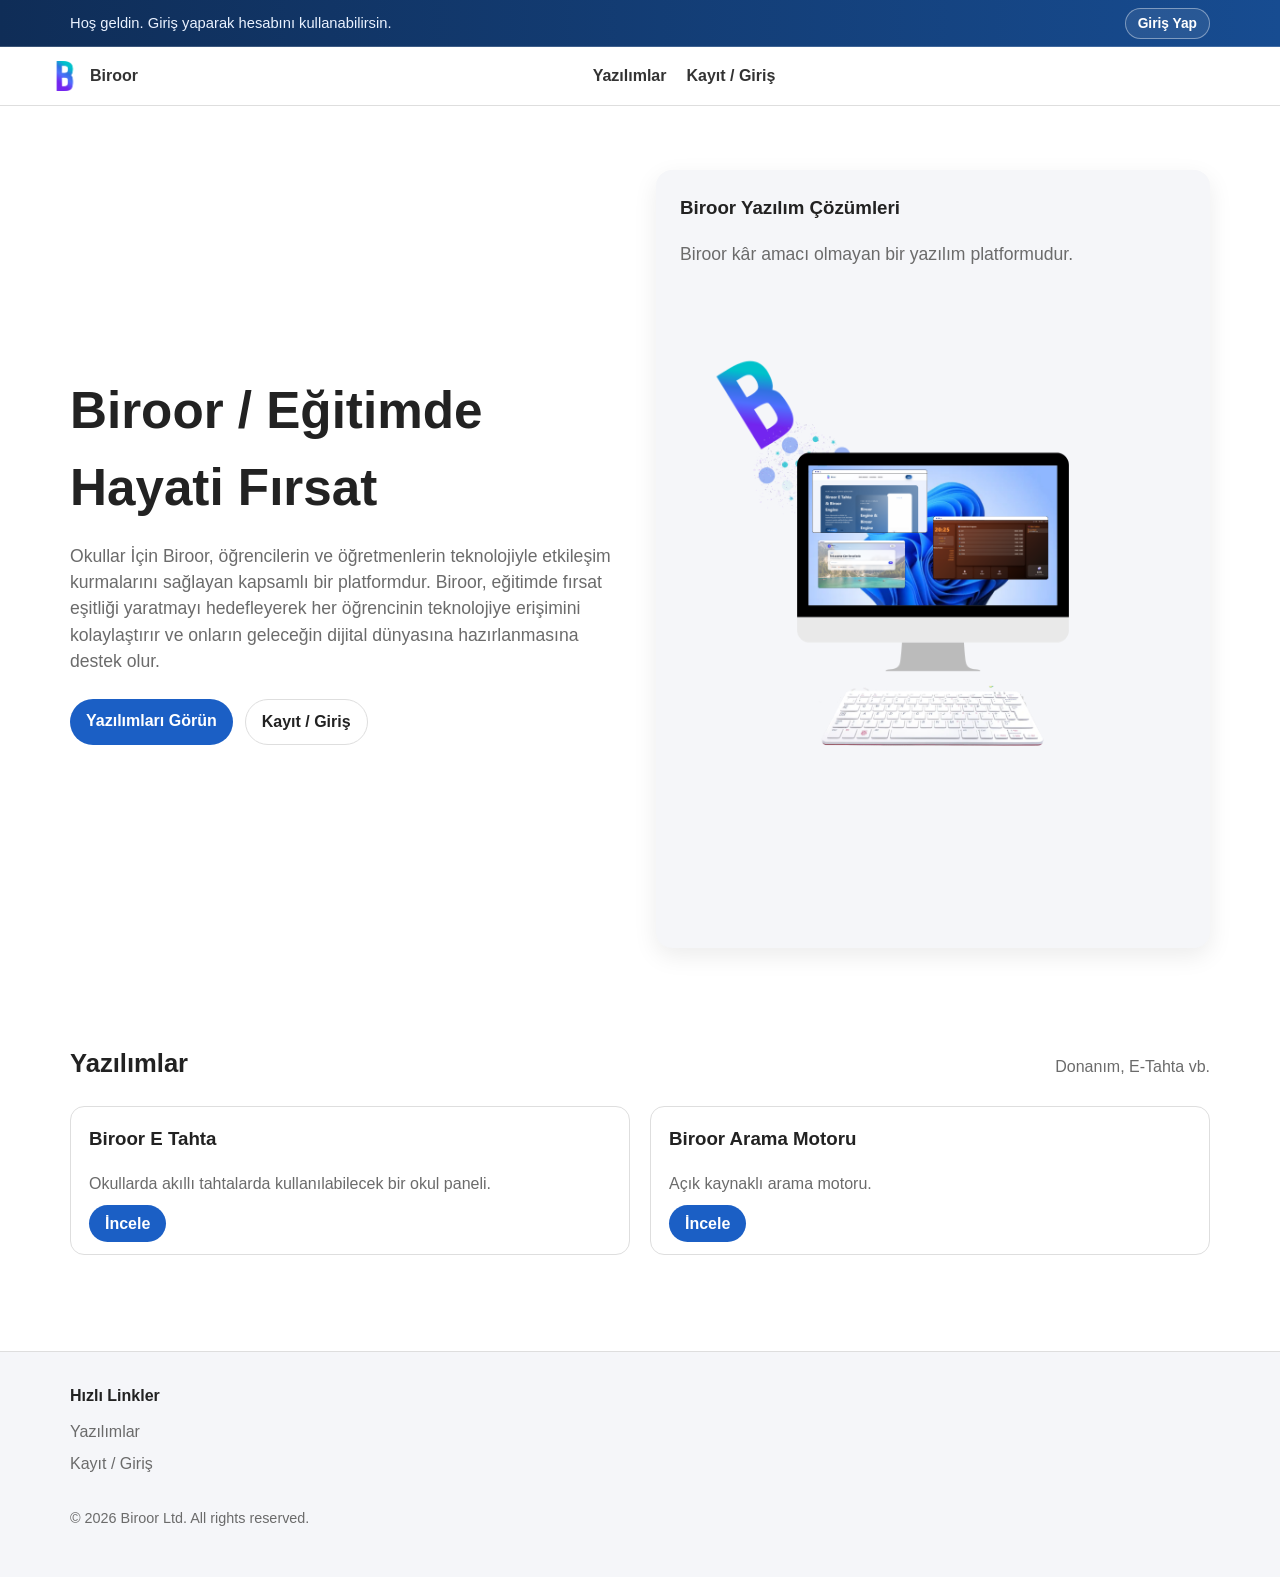
==== commit 3caaca66: "5.1 version" ====
--- a/index.html
+++ b/index.html
@@ -1,2229 +1,493 @@
-﻿
-<!DOCTYPE html>
-<html lang="tr" data-theme="dark">
-<head>
-    <meta charset="utf-8">
-    <title>Biroor / Biroor Akıllı Tahta Paneli </title>
-    <meta name="viewport" content="width=device-width, initial-scale=1">
-    <link rel="icon" href="2.png" sizes="any" type="image/png">
-    <script type="application/ld+json">
-{
-  "@context": "https://schema.org",
-  "@type": "Organization",
-  "name": "Biroor",
-  "url": "https://biroorweb.uk",
-  "logo": "https://biroorweb.uk/logo.png", 
-  "description": "Biroor Akıllı Tahta Paneli - Eğitim kurumları için dijital çözüm platformu.",
-  "sameAs": [
-    "https://www.instagram.com/biroorweb",
-    "https://twitter.com/biroorweb"
-  ]
-}
-</script>
-    <meta name="description" content="Biroor, eğitim kurumları için geliştirilmiş akıllı tahta yönetim panelidir. Ders programı, nöbetçi takibi ve dijital araçlara tek noktadan ulaşın.">
-    <style>
-:root[data-theme="dark"] {
-    --bg-gradient: linear-gradient(135deg, #0f172a, #1e293b);
-    --panel-bg: rgba(255, 255, 255, 0.05);
-    --text-main: #f8fafc;
-    --accent: #38bdf8;
-    --glass: rgba(255, 255, 255, 0.1);
-    --shadow: 0 10px 30px rgba(0,0,0,0.5);
-}
-
-:root[data-theme="light"] {
-    --bg-gradient: linear-gradient(135deg, #f1f5f9, #e2e8f0);
-    --panel-bg: rgba(255, 255, 255, 0.8);
-    --text-main: #1e293b;
-    --accent: #0284c7;
-    --glass: rgba(0, 0, 0, 0.05);
-    --shadow: 0 10px 30px rgba(0,0,0,0.1);
-}
-
-:root[data-theme="forest"] {
-    --bg-gradient: linear-gradient(135deg, #04a87c, #000000);
-    --panel-bg: rgba(255, 255, 255, 0.05);
-    --text-main: #ecfdf5;
-    --accent: #34d399;
-    --glass: rgba(255, 255, 255, 0.08);
-    --shadow: 0 10px 30px rgba(0,0,0,0.4);
-}
-
-:root[data-theme="midnight"] {
-    --bg-gradient: linear-gradient(135deg, #2e1065, #000000);
-    --panel-bg: rgba(255, 255, 255, 0.03);
-    --text-main: #f5f3ff;
-    --accent: #a78bfa;
-    --glass: rgba(255, 255, 255, 0.1);
-    --shadow: 0 10px 40px rgba(0,0,0,0.7);
-}
-:root[data-theme="ocean"] {
-    --bg-gradient: linear-gradient(135deg, #075985, #000000);
-    --panel-bg: rgba(255, 255, 255, 0.07);
-    --text-main: #f0f9ff;
-    --accent: #38bdf8;
-    --glass: rgba(255, 255, 255, 0.12);
-    --shadow: 0 10px 30px rgba(0,0,0,0.4);
-}
-
-:root[data-theme="sunset"] {
-    --bg-gradient: linear-gradient(135deg, #7c2d12, #000000);
-    --panel-bg: rgba(255, 255, 255, 0.05);
-    --text-main: #fff7ed;
-    --accent: #fb923c;
-    --glass: rgba(255, 255, 255, 0.1);
-    --shadow: 0 10px 30px rgba(0,0,0,0.5);
-}
-
-:root[data-theme="cyber"] {
-    --bg-gradient: linear-gradient(135deg, #000000, #1a1a1a);
-    --panel-bg: rgba(0, 0, 0, 0.8);
-    --text-main: #00ff41;
-    --accent: #00ff41;
-    --glass: rgba(0, 255, 65, 0.1);
-    --shadow: 0 0 20px rgba(0, 255, 65, 0.3);
-}
-
-:root[data-theme="rose"] {
-    --bg-gradient: linear-gradient(135deg, #4c0519, #000000);
-    --panel-bg: rgba(255, 255, 255, 0.06);
-    --text-main: #fff1f2;
-    --accent: #fda4af;
-    --glass: rgba(255, 255, 255, 0.1);
-    --shadow: 0 10px 30px rgba(0,0,0,0.4);
-}
-
-:root[data-theme="canva"] {
-    --bg-gradient: linear-gradient(135deg, #7c00f1, #053bea);
-    --panel-bg: rgba(255, 255, 255, 0.08);
-    --text-main: #f8fafc;
-    --accent: #3895f8;
-    --glass: rgba(255, 255, 255, 0.1);
-    --shadow: 0 10px 30px rgba(0,0,0,0.4);
-}
-:root[data-theme="mars"] {
-    --bg-gradient: linear-gradient(135deg, #991b1b, #450a0a);
-    --panel-bg: rgba(255, 255, 255, 0.05);
-    --text-main: #fef2f2;
-    --accent: #f87171;
-    --glass: rgba(255, 255, 255, 0.08);
-    --shadow: 0 10px 40px rgba(0,0,0,0.6);
-}
-
-:root[data-theme="lavender"] {
-    --bg-gradient: linear-gradient(135deg, #4c1d95, #2e1065);
-    --panel-bg: rgba(255, 255, 255, 0.06);
-    --text-main: #f5f3ff;
-    --accent: #ddd6fe;
-    --glass: rgba(255, 255, 255, 0.1);
-    --shadow: 0 10px 30px rgba(0,0,0,0.4);
-}
-
-:root[data-theme="deepsea"] {
-    --bg-gradient: linear-gradient(135deg, #020617, #0f172a);
-    --panel-bg: rgba(30, 41, 59, 0.7);
-    --text-main: #38bdf8;
-    --accent: #7dd3fc;
-    --glass: rgba(56, 189, 248, 0.1);
-    --shadow: 0 0 30px rgba(0,0,0,0.8);
-}
-
-:root[data-theme="gold"] {
-    --bg-gradient: linear-gradient(135deg, #7c8217, #000000);
-    --panel-bg: rgba(255, 255, 255, 0.03);
-    --text-main: #fef3c7;
-    --accent: #04ff00;
-    --glass: rgba(251, 191, 36, 0.1);
-    --shadow: 0 10px 30px rgba(0,0,0,0.7);
-}
-
-:root[data-theme="aurora"] {
-    --bg-gradient: linear-gradient(135deg, #0a4d68, #088395);
-    --panel-bg: rgba(255, 255, 255, 0.06);
-    --text-main: #e0f7ff;
-    --accent: #22d3ee;
-    --glass: rgba(255, 255, 255, 0.1);
-    --shadow: 0 10px 30px rgba(0,0,0,0.45);
-}
-
-:root[data-theme="arctic"] {
-    --bg-gradient: linear-gradient(135deg, #f0f9ff, #dbeafe);
-    --panel-bg: rgba(255, 255, 255, 0.82);
-    --text-main: #0f172a;
-    --accent: #0284c7;
-    --glass: rgba(15, 23, 42, 0.08);
-    --shadow: 0 10px 28px rgba(15,23,42,0.12);
-}
-
-:root[data-theme="ember"] {
-    --bg-gradient: linear-gradient(135deg, #7f1d1d, #1f2937);
-    --panel-bg: rgba(255, 255, 255, 0.06);
-    --text-main: #fff1f2;
-    --accent: #fb7185;
-    --glass: rgba(255, 255, 255, 0.1);
-    --shadow: 0 12px 34px rgba(0,0,0,0.55);
-}
-
-:root[data-theme="espresso"] {
-    --bg-gradient: linear-gradient(135deg, #3f2a1d, #120a08);
-    --panel-bg: rgba(255, 255, 255, 0.05);
-    --text-main: #fef3e2;
-    --accent: #f59e0b;
-    --glass: rgba(255, 255, 255, 0.08);
-    --shadow: 0 10px 32px rgba(0,0,0,0.55);
-}
-
-:root[data-theme="coral"] {
-    --bg-gradient: linear-gradient(135deg, #ff7e5f, #3f2b96);
-    --panel-bg: rgba(255, 255, 255, 0.08);
-    --text-main: #fff7f5;
-    --accent: #fcd34d;
-    --glass: rgba(255, 255, 255, 0.12);
-    --shadow: 0 10px 30px rgba(0,0,0,0.4);
-}
-
-:root[data-theme="emerald"] {
-    --bg-gradient: linear-gradient(135deg, #064e3b, #022c22);
-    --panel-bg: rgba(255, 255, 255, 0.05);
-    --text-main: #ecfdf5;
-    --accent: #34d399;
-    --glass: rgba(255, 255, 255, 0.08);
-    --shadow: 0 10px 30px rgba(0,0,0,0.55);
-}
-
-:root[data-theme="sky"] {
-    --bg-gradient: linear-gradient(135deg, #0284c7, #0ea5e9);
-    --panel-bg: rgba(255, 255, 255, 0.12);
-    --text-main: #e0f2fe;
-    --accent: #fef08a;
-    --glass: rgba(255, 255, 255, 0.16);
-    --shadow: 0 10px 28px rgba(2,132,199,0.35);
-}
-
-:root[data-theme="graphite"] {
-    --bg-gradient: linear-gradient(135deg, #111827, #374151);
-    --panel-bg: rgba(255, 255, 255, 0.05);
-    --text-main: #f3f4f6;
-    --accent: #93c5fd;
-    --glass: rgba(255, 255, 255, 0.08);
-    --shadow: 0 10px 34px rgba(0,0,0,0.55);
-}
-
-:root[data-theme="neon"] {
-    --bg-gradient: linear-gradient(135deg, #020617, #0f172a);
-    --panel-bg: rgba(2, 6, 23, 0.75);
-    --text-main: #e2e8f0;
-    --accent: #39ff14;
-    --glass: rgba(57, 255, 20, 0.12);
-    --shadow: 0 0 25px rgba(57,255,20,0.3);
-}
-
-:root[data-theme="sepia"] {
-    --bg-gradient: linear-gradient(135deg, #6b4f3b, #3e2f23);
-    --panel-bg: rgba(255, 255, 255, 0.06);
-    --text-main: #fef9c3;
-    --accent: #fbbf24;
-    --glass: rgba(255, 255, 255, 0.08);
-    --shadow: 0 10px 30px rgba(0,0,0,0.5);
-}
-
-:root[data-theme="glacier"] {
-    --bg-gradient: linear-gradient(135deg, #1e3a8a, #0c4a6e);
-    --panel-bg: rgba(255, 255, 255, 0.06);
-    --text-main: #e0f2fe;
-    --accent: #7dd3fc;
-    --glass: rgba(255, 255, 255, 0.1);
-    --shadow: 0 10px 30px rgba(0,0,0,0.45);
-}
-
-:root[data-theme="plum"] {
-    --bg-gradient: linear-gradient(135deg, #581c87, #3b0764);
-    --panel-bg: rgba(255, 255, 255, 0.05);
-    --text-main: #f5f3ff;
-    --accent: #c084fc;
-    --glass: rgba(255, 255, 255, 0.1);
-    --shadow: 0 10px 32px rgba(0,0,0,0.55);
-}
-
-:root[data-theme="steel"] {
-    --bg-gradient: linear-gradient(135deg, #334155, #0f172a);
-    --panel-bg: rgba(255, 255, 255, 0.05);
-    --text-main: #e2e8f0;
-    --accent: #60a5fa;
-    --glass: rgba(255, 255, 255, 0.09);
-    --shadow: 0 10px 30px rgba(0,0,0,0.5);
-}
-
-:root[data-theme="lemon"] {
-    --bg-gradient: linear-gradient(135deg, #facc15, #84cc16);
-    --panel-bg: rgba(255, 255, 255, 0.72);
-    --text-main: #1f2937;
-    --accent: #166534;
-    --glass: rgba(31, 41, 55, 0.09);
-    --shadow: 0 10px 26px rgba(0,0,0,0.2);
-}
-
-:root[data-theme="sakura"] {
-    --bg-gradient: linear-gradient(135deg, #fbcfe8, #f9a8d4);
-    --panel-bg: rgba(255, 255, 255, 0.75);
-    --text-main: #4a044e;
-    --accent: #be185d;
-    --glass: rgba(74, 4, 78, 0.08);
-    --shadow: 0 10px 26px rgba(0,0,0,0.15);
-}
-
-:root[data-theme="sand"] {
-    --bg-gradient: linear-gradient(135deg, #e7d3a7, #b08968);
-    --panel-bg: rgba(255, 255, 255, 0.62);
-    --text-main: #3b2f2f;
-    --accent: #8b5e34;
-    --glass: rgba(59, 47, 47, 0.08);
-    --shadow: 0 10px 28px rgba(0,0,0,0.22);
-}
-
-:root[data-theme="storm"] {
-    --bg-gradient: linear-gradient(135deg, #1f2937, #111827);
-    --panel-bg: rgba(255, 255, 255, 0.04);
-    --text-main: #e5e7eb;
-    --accent: #f59e0b;
-    --glass: rgba(255, 255, 255, 0.08);
-    --shadow: 0 10px 34px rgba(0,0,0,0.6);
-}
-
-:root[data-theme="ruby"] {
-    --bg-gradient: linear-gradient(135deg, #9f1239, #3f0f1f);
-    --panel-bg: rgba(255, 255, 255, 0.05);
-    --text-main: #ffe4e6;
-    --accent: #fb7185;
-    --glass: rgba(255, 255, 255, 0.1);
-    --shadow: 0 10px 34px rgba(0,0,0,0.55);
-}
-
-:root[data-theme="mint"] {
-    --bg-gradient: linear-gradient(135deg, #99f6e4, #5eead4);
-    --panel-bg: rgba(255, 255, 255, 0.74);
-    --text-main: #134e4a;
-    --accent: #0f766e;
-    --glass: rgba(19, 78, 74, 0.08);
-    --shadow: 0 10px 26px rgba(0,0,0,0.15);
-}
-
-:root[data-theme="obsidian"] {
-    --bg-gradient: linear-gradient(135deg, #050505, #1c1c1c);
-    --panel-bg: rgba(255, 255, 255, 0.04);
-    --text-main: #f8fafc;
-    --accent: #22d3ee;
-    --glass: rgba(255, 255, 255, 0.08);
-    --shadow: 0 10px 36px rgba(0,0,0,0.7);
-}
-
-:root[data-theme="dawn"] {
-    --bg-gradient: linear-gradient(135deg, #ffedd5, #fed7aa);
-    --panel-bg: rgba(255, 255, 255, 0.75);
-    --text-main: #7c2d12;
-    --accent: #ea580c;
-    --glass: rgba(124, 45, 18, 0.08);
-    --shadow: 0 10px 28px rgba(0,0,0,0.14);
-}
-
-:root[data-theme="twilight"] {
-    --bg-gradient: linear-gradient(135deg, #1e1b4b, #6d28d9);
-    --panel-bg: rgba(255, 255, 255, 0.06);
-    --text-main: #f5f3ff;
-    --accent: #c4b5fd;
-    --glass: rgba(255, 255, 255, 0.1);
-    --shadow: 0 10px 34px rgba(0,0,0,0.55);
-}
-
-:root[data-theme="lagoon"] {
-    --bg-gradient: linear-gradient(135deg, #0f766e, #164e63);
-    --panel-bg: rgba(255, 255, 255, 0.06);
-    --text-main: #ecfeff;
-    --accent: #5eead4;
-    --glass: rgba(255, 255, 255, 0.1);
-    --shadow: 0 10px 30px rgba(0,0,0,0.45);
-}
-
-:root[data-theme="meadow"] {
-    --bg-gradient: linear-gradient(135deg, #14532d, #3f6212);
-    --panel-bg: rgba(255, 255, 255, 0.06);
-    --text-main: #f0fdf4;
-    --accent: #86efac;
-    --glass: rgba(255, 255, 255, 0.09);
-    --shadow: 0 10px 32px rgba(0,0,0,0.5);
-}
-
-:root[data-theme="copper"] {
-    --bg-gradient: linear-gradient(135deg, #7c2d12, #431407);
-    --panel-bg: rgba(255, 255, 255, 0.05);
-    --text-main: #fff7ed;
-    --accent: #fdba74;
-    --glass: rgba(255, 255, 255, 0.09);
-    --shadow: 0 10px 32px rgba(0,0,0,0.55);
-}
-
-:root[data-theme="cobalt"] {
-    --bg-gradient: linear-gradient(135deg, #172554, #1d4ed8);
-    --panel-bg: rgba(255, 255, 255, 0.05);
-    --text-main: #dbeafe;
-    --accent: #93c5fd;
-    --glass: rgba(255, 255, 255, 0.09);
-    --shadow: 0 10px 34px rgba(0,0,0,0.55);
-}
-
-:root[data-theme="pearl"] {
-    --bg-gradient: linear-gradient(135deg, #f8fafc, #e2e8f0);
-    --panel-bg: rgba(255, 255, 255, 0.85);
-    --text-main: #334155;
-    --accent: #0ea5e9;
-    --glass: rgba(51, 65, 85, 0.08);
-    --shadow: 0 10px 24px rgba(51,65,85,0.14);
-}
-
-:root[data-theme="mono"] {
-    --bg-gradient: linear-gradient(135deg, #111111, #3b3b3b);
-    --panel-bg: rgba(255, 255, 255, 0.05);
-    --text-main: #f5f5f5;
-    --accent: #d4d4d4;
-    --glass: rgba(255, 255, 255, 0.08);
-    --shadow: 0 10px 30px rgba(0,0,0,0.6);
-}
-
-:root[data-theme="bubblegum"] {
-    --bg-gradient: linear-gradient(135deg, #f9a8d4, #93c5fd);
-    --panel-bg: rgba(255, 255, 255, 0.72);
-    --text-main: #4a044e;
-    --accent: #db2777;
-    --glass: rgba(74, 4, 78, 0.08);
-    --shadow: 0 10px 26px rgba(0,0,0,0.14);
-}
-
-:root[data-theme="charcoal"] {
-    --bg-gradient: linear-gradient(135deg, #1f2937, #0f172a);
-    --panel-bg: rgba(255, 255, 255, 0.05);
-    --text-main: #e5e7eb;
-    --accent: #f97316;
-    --glass: rgba(255, 255, 255, 0.08);
-    --shadow: 0 10px 34px rgba(0,0,0,0.6);
-}
-
-:root[data-theme="sunrise"] {
-    --bg-gradient: linear-gradient(135deg, #fb923c, #f472b6);
-    --panel-bg: rgba(255, 255, 255, 0.1);
-    --text-main: #fff7ed;
-    --accent: #fef08a;
-    --glass: rgba(255, 255, 255, 0.14);
-    --shadow: 0 10px 30px rgba(0,0,0,0.35);
-}
-
-:root[data-theme="dusk"] {
-    --bg-gradient: linear-gradient(135deg, #0f172a, #7c2d12);
-    --panel-bg: rgba(255, 255, 255, 0.05);
-    --text-main: #ffedd5;
-    --accent: #fdba74;
-    --glass: rgba(255, 255, 255, 0.09);
-    --shadow: 0 10px 34px rgba(0,0,0,0.6);
-}
-
-:root[data-theme="pine"] {
-    --bg-gradient: linear-gradient(135deg, #022c22, #14532d);
-    --panel-bg: rgba(255, 255, 255, 0.06);
-    --text-main: #ecfdf5;
-    --accent: #6ee7b7;
-    --glass: rgba(255, 255, 255, 0.1);
-    --shadow: 0 10px 30px rgba(0,0,0,0.5);
-}
-
-:root[data-theme="violet"] {
-    --bg-gradient: linear-gradient(135deg, #312e81, #7c3aed);
-    --panel-bg: rgba(255, 255, 255, 0.06);
-    --text-main: #ede9fe;
-    --accent: #c4b5fd;
-    --glass: rgba(255, 255, 255, 0.1);
-    --shadow: 0 10px 34px rgba(0,0,0,0.55);
-}
-
-:root[data-theme="amber"] {
-    --bg-gradient: linear-gradient(135deg, #78350f, #f59e0b);
-    --panel-bg: rgba(255, 255, 255, 0.12);
-    --text-main: #fffbeb;
-    --accent: #fde68a;
-    --glass: rgba(255, 255, 255, 0.16);
-    --shadow: 0 10px 30px rgba(0,0,0,0.4);
-}
-
-:root[data-theme="frost"] {
-    --bg-gradient: linear-gradient(135deg, #dbeafe, #cffafe);
-    --panel-bg: rgba(255, 255, 255, 0.85);
-    --text-main: #0f172a;
-    --accent: #0ea5e9;
-    --glass: rgba(15, 23, 42, 0.08);
-    --shadow: 0 10px 24px rgba(15,23,42,0.12);
-}
-
-:root[data-theme="volcano"] {
-    --bg-gradient: linear-gradient(135deg, #7f1d1d, #111827);
-    --panel-bg: rgba(255, 255, 255, 0.04);
-    --text-main: #fee2e2;
-    --accent: #f97316;
-    --glass: rgba(255, 255, 255, 0.09);
-    --shadow: 0 10px 36px rgba(0,0,0,0.65);
-}
-
-:root[data-theme="rain"] {
-    --bg-gradient: linear-gradient(135deg, #334155, #475569);
-    --panel-bg: rgba(255, 255, 255, 0.07);
-    --text-main: #f1f5f9;
-    --accent: #7dd3fc;
-    --glass: rgba(255, 255, 255, 0.1);
-    --shadow: 0 10px 30px rgba(0,0,0,0.5);
-}
-
-:root[data-theme="orchid"] {
-    --bg-gradient: linear-gradient(135deg, #86198f, #db2777);
-    --panel-bg: rgba(255, 255, 255, 0.08);
-    --text-main: #fdf4ff;
-    --accent: #f9a8d4;
-    --glass: rgba(255, 255, 255, 0.12);
-    --shadow: 0 10px 32px rgba(0,0,0,0.45);
-}
-
-:root[data-theme="desertnight"] {
-    --bg-gradient: linear-gradient(135deg, #7c6f64, #1f2937);
-    --panel-bg: rgba(255, 255, 255, 0.08);
-    --text-main: #fef3c7;
-    --accent: #f59e0b;
-    --glass: rgba(255, 255, 255, 0.12);
-    --shadow: 0 10px 34px rgba(0,0,0,0.55);
-}
-
-        body { 
-            margin: 0; padding: 0; font-family: 'Segoe UI', sans-serif; 
-            background: var(--bg-gradient); height: 100vh; display: flex; 
-            flex-direction: column; color: var(--text-main); transition: 0.5s ease; 
-            overflow: hidden; 
-        }
-
-        #setupOverlay {
-            position: fixed; inset: 0; background: var(--bg-gradient);
-            z-index: 10000; display: flex; align-items: center; justify-content: center;
-        }
-
-        .status-bar { padding: 8px 20px; background: var(--glass); display: flex; justify-content: space-between; align-items: center; font-size: 0.8rem; backdrop-filter: blur(10px); border-bottom: 1px solid var(--glass); }
-        
-        .main-grid {
-            display: grid; grid-template-columns: 320px 1fr 320px; grid-template-rows: 1fr 140px;
-            gap: 15px; padding: 15px; height: calc(100vh - 40px); box-sizing: border-box;
-        }
-
-        .panel { background: var(--panel-bg); backdrop-filter: blur(25px); border-radius: 20px; border: 1px solid var(--glass); box-shadow: var(--shadow); padding: 18px; display: flex; flex-direction: column; }
-
-        #clock { font-size: 4.2rem; font-weight: 800; text-align: center; margin: 0; color: var(--accent); }
-        #lessonTimer { font-size: 2.2rem; font-weight: bold; text-align: center; color: #fbbf24; }
-
-        .bottom-panel { grid-column: 2; display: grid; grid-template-columns: repeat(4, 1fr); gap: 12px; }
-        .menu-card { 
-            background: var(--panel-bg); border-radius: 15px; border: 1px solid var(--glass); 
-            display: flex; flex-direction: column; align-items: center; justify-content: center; 
-            cursor: pointer; transition: 0.3s; font-weight: bold; font-size: 0.9rem;
-        }
-        .menu-card:hover { transform: translateY(-5px); background: var(--card-hover); border-color: var(--accent); }
-        .menu-card span { font-size: 1.5rem; margin-bottom: 4px; }
-
-        .nobet-item { display: flex; justify-content: space-between; border-bottom: 1px solid var(--glass); padding: 5px 0; font-size: 0.85rem; }
-        .nobet-item b { color: var(--accent); }
-
-        .modal { display: none; position: fixed; inset: 0; background: rgba(0,0,0,0.8); z-index: 9999; backdrop-filter: blur(10px); }
-        .modal-content { max-width: 450px; margin: 15vh auto; padding: 25px; background: var(--panel-bg); border-radius: 25px; border: 1px solid var(--glass); }
-        
-        button { background: var(--accent); color: white; border: none; padding: 12px; border-radius: 10px; cursor: pointer; font-weight: bold; width: 100%; margin-top: 10px; }
-        input { width: 100%; padding: 12px; margin: 8px 0; border-radius: 10px; border: 1px solid var(--glass); background: rgba(255,255,255,0.1); color: inherit; box-sizing: border-box; }
-#attListContent::-webkit-scrollbar {
-    width: 6px;
-}
-#attListContent::-webkit-scrollbar-track {
-    background: transparent;
-}
-#attListContent::-webkit-scrollbar-thumb {
-    background: var(--accent);
-    border-radius: 10px;
-}
-#attModal .modal-content {
-    max-height: 80vh;
-    display: flex;
-    flex-direction: column;
-}
-#attModal #attListContent {
-    overflow-y: auto;
-    max-height: calc(80vh - 120px);
-    padding-right: 6px;
-}
-#themeListContent::-webkit-scrollbar {
-    width: 6px;
-}
-#themeListContent::-webkit-scrollbar-track {
-    background: transparent;
-}
-#themeListContent::-webkit-scrollbar-thumb {
-    background: var(--accent);
-    border-radius: 10px;
-}
-#themeModal .modal-content {
-    max-height: 80vh;
-    display: flex;
-    flex-direction: column;
-}
-#themeModal #themeListContent {
-    overflow-y: auto;
-    max-height: calc(80vh - 145px);
-    padding-right: 6px;
-}
-
-#themeCreatorModal .modal-content {
-    max-height: 86vh;
-    overflow-y: auto;
-}
-
-.theme-creator {
-    margin-top: 12px;
-    border-top: 1px solid var(--glass);
-    padding-top: 12px;
-}
-
-.theme-creator.standalone {
-    margin-top: 0;
-    border-top: none;
-    padding-top: 0;
-}
-
-.theme-creator-grid {
-    display: grid;
-    grid-template-columns: repeat(2, minmax(0, 1fr));
-    gap: 8px;
-}
-
-.theme-creator-field {
-    display: flex;
-    flex-direction: column;
-    gap: 4px;
-    font-size: 0.72rem;
-    opacity: 0.9;
-}
-
-.theme-creator-field input[type="color"] {
-    width: 100%;
-    padding: 4px;
-    height: 38px;
-}
-
-.theme-status {
-    margin-top: 6px;
-    font-size: 0.72rem;
-    opacity: 0.85;
-}
-
-.game-select-list {
-    display: grid;
-    gap: 10px;
-    margin-top: 14px;
-}
-
-.game-option {
-    width: 100%;
-    margin-top: 0;
-    text-align: left;
-    background: var(--glass);
-    color: var(--text-main);
-    border: 1px solid var(--glass);
-    border-radius: 12px;
-    padding: 12px;
-    transition: 0.2s ease;
-}
-
-.game-option.active {
-    border-color: var(--accent);
-    background: rgba(56, 189, 248, 0.2);
-}
-
-#gameModeModal {
-    background: rgba(0, 0, 0, 0.92);
-}
-
-.game-mode-screen {
-    width: min(1200px, 96vw);
-    height: min(92vh, 830px);
-    margin: 4vh auto;
-    border-radius: 26px;
-    overflow: hidden;
-    border: 1px solid var(--glass);
-    box-shadow: var(--shadow);
-    display: flex;
-    flex-direction: column;
-}
-
-.game-mode-top {
-    flex: 1;
-    background: #cfcfcf;
-    color: #0f172a;
-    padding: 44px 72px 90px;
-    position: relative;
-    display: flex;
-    flex-direction: column;
-}
-
-.game-mode-title {
-    margin: 0;
-    font-size: clamp(2rem, 3.5vw, 4rem);
-    line-height: 1.1;
-    font-weight: 800;
-}
-
-.game-mode-subhead {
-    margin: 24px 0 0;
-    font-size: clamp(1.2rem, 1.8vw, 2.1rem);
-    font-weight: 700;
-}
-
-.game-mode-timer {
-    margin-top: 8px;
-    font-size: clamp(2rem, 4.3vw, 4.5rem);
-    letter-spacing: 2px;
-    font-weight: 800;
-}
-
-.game-mode-preview {
-    flex: 1;
-    display: flex;
-    align-items: center;
-    justify-content: center;
-    font-size: clamp(1rem, 2vw, 2rem);
-    color: rgba(255, 255, 255, 0.8);
-    text-transform: uppercase;
-    letter-spacing: 2px;
-}
-
-.game-mode-bottom {
-    min-height: 180px;
-    background: #020202;
-    color: #e5e7eb;
-    padding: 20px 28px;
-    overflow-y: auto;
-}
-
-.game-board-shell {
-    width: 100%;
-}
-
-.game-board-head {
-    margin: 0 0 10px;
-    font-size: 0.92rem;
-    color: #cbd5e1;
-}
-
-.vk-controls {
-    display: grid;
-    grid-template-columns: repeat(3, minmax(120px, 1fr));
-    gap: 10px;
-    margin-bottom: 10px;
-}
-
-.vk-field label {
-    display: block;
-    font-size: 0.72rem;
-    opacity: 0.75;
-    margin-bottom: 4px;
-}
-
-.vk-field input {
-    margin: 0;
-    border: 1px solid #334155;
-    background: #0b1220;
-    color: #e2e8f0;
-    padding: 10px;
-    border-radius: 10px;
-}
-
-.vk-actions {
-    display: flex;
-    gap: 10px;
-    margin-bottom: 10px;
-}
-
-.vk-actions button {
-    width: auto;
-    margin: 0;
-    border-radius: 999px;
-    padding: 10px 14px;
-}
-
-.vk-grid {
-    display: grid;
-    grid-template-columns: repeat(auto-fill, minmax(160px, 1fr));
-    gap: 8px;
-    max-height: 210px;
-    overflow-y: auto;
-}
-
-.vk-role {
-    border: 1px solid #334155;
-    border-radius: 10px;
-    background: #0b1220;
-    padding: 8px 10px;
-    font-size: 0.78rem;
-}
-
-.vk-role-title {
-    display: block;
-    margin-top: 2px;
-    font-weight: 700;
-}
-
-.vk-role-vampir { border-color: #b91c1c; }
-.vk-role-doktor { border-color: #0ea5e9; }
-.vk-role-koylu { border-color: #22c55e; }
-
-.city-overview {
-    display: flex;
-    flex-wrap: wrap;
-    gap: 10px;
-    margin-bottom: 10px;
-}
-
-.city-card {
-    flex: 1 1 230px;
-    background: #0b1220;
-    border: 1px solid #334155;
-    border-radius: 12px;
-    padding: 10px 12px;
-}
-
-.city-card small {
-    display: block;
-    opacity: 0.75;
-    margin-bottom: 4px;
-}
-
-.city-rich-name {
-    font-weight: 700;
-    font-size: 1rem;
-    color: #facc15;
-}
-
-.city-rich-money {
-    font-size: 0.86rem;
-    color: #fde68a;
-}
-
-.city-list {
-    max-height: 210px;
-    overflow-y: auto;
-    border: 1px solid #334155;
-    border-radius: 12px;
-    background: #0b1220;
-}
-
-.city-row {
-    display: flex;
-    align-items: center;
-    justify-content: space-between;
-    gap: 8px;
-    padding: 10px 12px;
-    border-bottom: 1px solid #1f2937;
-    font-size: 0.82rem;
-}
-
-.city-row:last-child {
-    border-bottom: none;
-}
-
-.city-rank {
-    min-width: 28px;
-    color: #93c5fd;
-}
-
-.city-money {
-    font-weight: 700;
-    color: #34d399;
-}
-
-.game-note {
-    margin-top: 8px;
-    font-size: 0.72rem;
-    opacity: 0.7;
-}
-
-.game-exit-btn {
-    position: absolute;
-    left: 16px;
-    bottom: 16px;
-    width: 180px;
-    margin: 0;
-    border-radius: 999px;
-    background: #7ed957;
-    color: #ffffff;
-}
-
-.game-timer-controls {
-    position: absolute;
-    right: 16px;
-    bottom: 16px;
-    display: flex;
-    gap: 8px;
-}
-
-.game-timer-controls button {
-    margin: 0;
-    width: auto;
-    min-width: 115px;
-    border-radius: 999px;
-    background: #0f172a;
-    color: #e2e8f0;
-    padding: 11px 14px;
-}
-
-@media (max-width: 900px) {
-    .game-mode-screen {
-        width: 100vw;
-        height: 100vh;
-        margin: 0;
-        border-radius: 0;
-        border: none;
-    }
-
-    .game-mode-top {
-        padding: 24px 20px 90px;
-    }
-
-    .game-mode-bottom {
-        min-height: 140px;
-        padding: 14px;
-    }
-
-    .vk-controls {
-        grid-template-columns: 1fr;
-    }
-
-    .vk-actions {
-        flex-wrap: wrap;
-    }
-
-    .game-exit-btn {
-        width: 132px;
-        padding: 10px;
-    }
-
-    .game-timer-controls button {
-        min-width: 90px;
-        font-size: 0.7rem;
-    }
-}
-    </style>
-</head>
-<body>
-
-<div id="setupOverlay">
-    <div class="panel" style="width: 320px; text-align: center;">
-        <h2 style="color: var(--accent); margin-bottom: 20px;">Panel Kurulumu</h2>
-        <select id="setupClass" style="width:100%; padding:12px; border-radius:10px; margin-bottom:20px;">
-            <option value="5A">5-A</option><option value="5B">5-B</option><option value="5C">5-C</option><option value="5D">5-D</option>
-            <option value="6A">6-A</option><option value="6B">6-B</option><option value="6C">6-C</option>
-            <option value="7A">7-A</option><option value="7B">7-B</option><option value="7C">7-C</option><option value="7D">7-D</option>
-            <option value="8A">8-A</option><option value="8B">8-B</option><option value="8C">8-C</option>
-        </select>
-        <button id="startBtn">SİSTEMİ BAŞLAT</button>
-    </div>
-</div>
-
-<div class="status-bar">
-    <div>| Sınıf: <b id="stClass">--</b></div>
-    <div style="display: flex; gap: 20px; align-items: center;">
-        <span id="uptime">⏱️ 0dk</span>
-        <span onclick="openModal('themeModal')" style="cursor:pointer;">🎨 TEMA</span>
-        <span onclick="toggleFullScreen()" style="cursor:pointer;">🔳 TAM EKRAN</span>
-    </div>
-</div>
-
-<div class="main-grid">
-    <div class="panel" style="grid-row: 1 / 3; gap: 15px;">
-        <div>
-            <h1 id="clock">00:00</h1>
-            <div id="date" style="text-align:center; opacity:0.7; font-size: 0.9rem;">-- --- ----</div>
-        </div>
-        <div style="background: var(--glass); padding: 15px; border-radius: 15px; text-align: center;">
-            <div id="currentLesson" style="font-weight:bold; color:var(--accent);">Ders Bekleniyor</div>
-            <div id="lessonTimer">--:--</div>
-            <small style="opacity:0.5; letter-spacing: 1px;">KALAN SÜRE</small>
-        </div>
-        <div style="flex:1">
-            <h4 style="margin:0 0 10px 0; border-bottom: 1px solid var(--accent);">👮 Nöbetçi Hocalar</h4>
-            <div class="nobet-item">Bahçe: <b id="nBahce">--</b></div>
-            <div class="nobet-item">1. Kat: <b id="nK1">--</b></div>
-            <div class="nobet-item">2. Kat: <b id="nK2">--</b></div>
-            <div class="nobet-item">3. Kat: <b id="nK3">--</b></div>
-            <div class="nobet-item">4. Kat: <b id="nK4">--</b></div>
-        </div>
-    </div>
-
-    <div class="panel" style="grid-column: 2; overflow-y: auto;">
-        <h3 style="margin-top:0">📅 Günlük Ders Programı</h3>
-        <div id="lessonsPreview"></div>
-        <button class="btn-icon" onclick="showWeekly()" style="font-size:0.8rem;">🔍 Haftalık Bak</button>
-    </div>
-
-    <div class="bottom-panel">
-        <div class="menu-card" onclick="openModal('hwModal')"><span>📝</span>Ödevler</div>
-        <div class="menu-card" onclick="openModal('toolModal')"><span>🛠️</span>Araçlar</div>
-        <div class="menu-card" onclick="toggleFocusMode()"><span>🧘</span>Odaklanma</div>
-        <div class="menu-card" onclick="openModal('attModal')"><span>📋</span>ATT SONUÇLARI</div>
-        <div class="menu-card" onclick="openModal('themeModal')"><span>🎨</span>TEMALAR</div>
-        <div class="menu-card" onclick="openModal('settingsModal')"><span>⚙️</span>Ayarlar</div>
-        <div class="menu-card" onclick="openModal('gameSelectModal')"><span>🎮</span>Oyun Modu</div>
-    </div>
-
-    <div class="panel" style="grid-column: 3; grid-row: 1 / 3;">
-        <div style="flex:1">
-            <h3 style="margin:0; color:var(--accent);">📌 Ödev Tahtası</h3>
-            <div id="hwPreview" style="font-size:0.85rem; margin-top:10px; overflow-y: auto;"></div>
-        </div>
-        <div style="text-align:center; padding:15px; background: var(--glass); border-radius: 20px; margin-top: 10px;">
-            <div id="wIcon" style="font-size: 2.5rem;">☀️</div>
-            <div id="wTemp" style="font-size: 1.8rem; font-weight: bold;">--°C</div>
-            <div style="font-size: 0.7rem; opacity: 0.6; margin-top: 5px;">CİDE / KASTAMONU</div>
-        </div>
-    </div>
-</div>
-
-
-<div id="weeklyModal" class="modal" style="display:none;">
-    <div class="modal-content" style="max-width:800px;">
-        <h2 style="color:var(--accent)">🗓️ Haftalık Program</h2>
-        <div style="overflow-x:auto;"><table id="weeklyTable"></table></div>
-        <button onclick="closeModal('weeklyModal')" class="btn-icon" style="margin-top:15px; width:100%; justify-content:center;">Kapat</button>
-    </div>
-</div>
-<div id="hwModal" class="modal"><div class="modal-content">
-    <h3>📝 Ödev Ekle</h3>
-    <input id="hT" placeholder="Ders Adı">
-    <input id="hD" placeholder="Ödev Detayı">
-    <button id="addHwBtn">Kaydet</button>
-    <button onclick="closeModal('hwModal')" style="background:none; color:var(--text-main)">Vazgeç</button>
-</div></div>
-<div id="toolModal" class="modal">
-    <div class="modal-content" style="max-width: 600px;">
-        <h3 style="color:var(--accent)">🛠️ Akıllı Araçlar</h3>
-        <div style="display: grid; grid-template-columns: 1fr 1fr; gap: 10px;">
-            <div style="background:var(--glass); padding:15px; border-radius:15px; text-align:center;">
-                <div id="stopwatchDisplay" style="font-size: 1.5rem; font-weight: bold; margin-bottom: 5px;">00:00</div>
-                <button onclick="toggleStopwatch()" id="swBtn" style="font-size:0.7rem; padding:5px;">BAŞLAT</button>
-                <button onclick="resetStopwatch()" style="font-size:0.7rem; padding:5px; background:gray;">SIFIRLA</button>
-            </div>
-            <div style="background:var(--glass); padding:15px; border-radius:15px; text-align:center;">
-                <button onclick="playChime()" style="font-size:0.8rem; padding:10px; background:#10b981;">🔔 DİKKAT ZİLİ</button>
-            </div>
-        </div>
-        
-        <div style="background:var(--glass); padding:15px; border-radius:15px; margin-top:10px;">
-            <h4 style="margin:0 0 12px 0; color:var(--accent); text-align:center;">👥 Grup Oluşturucu</h4>
-            <div style="display:flex; gap:10px; margin-bottom:10px;">
-                <div style="flex:1;">
-                    <label style="font-size:0.8rem; display:block; margin-bottom:4px;">Mevcud</label>
-                    <input type="number" id="groupTotal" min="1" max="100" value="30" style="width:100%; padding:8px; border-radius:8px; border:1px solid var(--accent); background:rgba(56,189,248,0.1); color:inherit; box-sizing:border-box;">
-                </div>
-                <div style="flex:1;">
-                    <label style="font-size:0.8rem; display:block; margin-bottom:4px;">Grup Büyüklüğü</label>
-                    <input type="number" id="groupSize" min="1" max="50" value="5" style="width:100%; padding:8px; border-radius:8px; border:1px solid var(--accent); background:rgba(56,189,248,0.1); color:inherit; box-sizing:border-box;">
-                </div>
-            </div>
-            <button onclick="generateGroups()" style="width:100%; padding:10px; background:var(--accent); color:white; border:none; border-radius:8px; cursor:pointer; font-weight:bold; margin-bottom:10px;">GRUPLAR OLUŞTUR</button>
-            <div id="groupResult" style="font-size:0.85rem; max-height:150px; overflow-y:auto; line-height:1.8;"></div>
-        </div>
-        <button onclick="closeModal('toolModal')" style="background:none; color:var(--text-main); margin-top:15px;">Kapat</button>
-    </div>
-</div>
-</div>
-<div id="attModal" class="modal">
-    <div class="modal-content" style="max-width: 400px;">
-        <h3 style="color:var(--accent); text-align:center; border-bottom: 1px solid var(--glass); padding-bottom: 10px;">📋  ATT Sıralaması</h3>
-        <div id="attListContent" style="margin-top: 15px;">
-            </div>
-        <button onclick="closeModal('attModal')" style="margin-top: 20px; background:var(--glass); color:var(--text-main)">Kapat</button>
-    </div>
-</div>
-<div id="themeModal" class="modal">
-    <div class="modal-content" style="max-width: 520px;">
-        <h3 style="color:var(--accent); text-align:center; border-bottom: 1px solid var(--glass); padding-bottom: 10px;">🎨 Tema Seçimi</h3>
-        <div id="themeListContent" style="margin-top: 15px;"></div>
-        <button onclick="openThemeCreatorModal()" style="margin-top: 12px;">➕ Tema Oluşturucuya Geç</button>
-        <button onclick="closeModal('themeModal')" style="margin-top: 12px; background:var(--glass); color:var(--text-main)">Kapat</button>
-    </div>
-</div>
-<div id="themeCreatorModal" class="modal">
-    <div class="modal-content" style="max-width: 520px;">
-        <h3 style="color:var(--accent); text-align:center; border-bottom: 1px solid var(--glass); padding-bottom: 10px;">🛠️ Tema Oluşturucu</h3>
-        <div class="theme-creator standalone">
-            <h4 style="margin:0 0 8px 0; color:var(--accent);">Tema Oluşturucu</h4>
-            <input id="customThemeName" placeholder="Tema adı (ör. Gece Mavi)">
-            <div class="theme-creator-grid">
-                <label class="theme-creator-field">Arka Plan 1<input id="ctBgStart" type="color" value="#0f172a"></label>
-                <label class="theme-creator-field">Arka Plan 2<input id="ctBgEnd" type="color" value="#1e293b"></label>
-                <label class="theme-creator-field">Panel<input id="ctPanel" type="color" value="#1e293b"></label>
-                <label class="theme-creator-field">Yazı<input id="ctText" type="color" value="#f8fafc"></label>
-                <label class="theme-creator-field">Vurgu<input id="ctAccent" type="color" value="#38bdf8"></label>
-                <label class="theme-creator-field">Cam Katman<input id="ctGlass" type="color" value="#94a3b8"></label>
-            </div>
-            <button onclick="saveCustomTheme()">TEMAYI KAYDET</button>
-            <div id="themeCreatorStatus" class="theme-status">Kaydettiğin tema listede görünecek.</div>
-        </div>
-        <button onclick="openThemeSelectionModal()" style="margin-top: 12px;">🎨 Tema Seçimine Dön</button>
-        <button onclick="closeModal('themeCreatorModal')" style="margin-top: 12px; background:var(--glass); color:var(--text-main)">Kapat</button>
-    </div>
-</div>
-<div id="gameSelectModal" class="modal">
-    <div class="modal-content" style="max-width: 520px;">
-        <h3 style="margin:0; color:var(--accent);">🎮 Oyun Seçimi</h3>
-        <p style="margin:8px 0 0; opacity:0.8; font-size:0.85rem;">Oyunu seç ve doğrudan oyun ekranını aç.</p>
-        <div id="gameModeList" class="game-select-list"></div>
-        <div style="margin-top:12px; padding:10px 12px; border-radius:12px; border:1px solid var(--glass); background:var(--glass);">
-            <div style="font-size:0.72rem; opacity:0.7; margin-bottom:4px;">SEÇİLİ MOD</div>
-            <div id="selectedGameSummary" style="font-weight:700;">-</div>
-        </div>
-        <button onclick="openGameMode()">OYUN EKRANINI AÇ</button>
-        <button onclick="closeModal('gameSelectModal')" style="background:none; color:var(--text-main)">Kapat</button>
-    </div>
-</div>
-<div id="gameModeModal" class="modal">
-    <div class="game-mode-screen">
-        <div id="gameModeTop" class="game-mode-top">
-            <h2 id="gameModeTitle" class="game-mode-title">Oyun modu adı</h2>
-            <div class="game-mode-subhead">Zamanlayıcı</div>
-            <div id="gameTimerDisplay" class="game-mode-timer">00:00</div>
-            <div id="gameModePreview" class="game-mode-preview">Image 3</div>
-            <button class="game-exit-btn" onclick="closeGameMode()">Çıkış</button>
-            <div class="game-timer-controls">
-                <button id="gameTimerToggleBtn" onclick="toggleGameTimer()">BAŞLAT</button>
-                <button onclick="resetGameTimer()">SIFIRLA</button>
-            </div>
-        </div>
-        <div id="gameModeBottom" class="game-mode-bottom">OYUNLA İLGİLİ ALAN</div>
-    </div>
-</div>
-<div id="settingsModal" class="modal">
-    <div class="modal-content" style="max-width: 450px; text-align: center;">
-        <h3 style="color:var(--accent); margin-top: 0;">⚙️ Panel Ayarları</h3>
-        
-        <div style="background: var(--glass); padding: 20px; border-radius: 20px; margin-bottom: 20px; border: 1px solid var(--glass);">
-            <img src="1.png" alt="Biroor Logo" style="width: 80px; height: 80px; border-radius: 15px; margin-bottom: 10px; object-fit: cover;">
-            <img src="2.png" alt="Biroor Logo" style="width: 80px; height: 80px; border-radius: 15px; margin-bottom: 10px; object-fit: cover;">
-            <h4 style="margin: 5px 0; color: var(--accent);">Biroor Akıllı Tahta Paneli</h4>
-            <p style="font-size: 0.75rem; opacity: 0.7; line-height: 1.4;">
-                Versiyon 4.9.1 /_-.Extaria.-_/ <br>
-                © 2025 - 2026 Berkay Aday  <br>
-                Cide / Kastamonu / Şehit Necmi Yıldırım Ortaokulu <br>
-            </p>
-        </div>
-
-        <div style="display: flex; flex-direction: column; gap: 10px;">
-            <button onclick="resetSystem()" style="background:#ef4444; font-size: 0.8rem;">Sistemi Sıfırla (Fabrika Ayarları)</button>
-            <button onclick="closeModal('settingsModal')" style="background:var(--glass); color:var(--text-main); font-size: 0.8rem;">Kapat</button>
-        </div>
-    </div>
-</div>
-
-<div id="focusMode" style="display:none; position:fixed; inset:0; background:rgba(0,0,0,0.95); z-index:10001; align-items:center; justify-content:center; flex-direction:column;">
-    <div id="focusClock" style="font-size:15vw; font-weight:900; color:var(--accent); text-shadow: 0 0 30px rgba(56,189,248,0.5); margin-bottom:40px; font-family:monospace; letter-spacing:20px;">00:00</div>
-    <button onclick="toggleFocusMode()" style="font-size:1.2rem; padding:15px 40px; background:var(--accent); color:#000; border:none; border-radius:15px; cursor:pointer; font-weight:bold;">Çıkış (ESC)</button>
-</div>
-
-<script type="module">
-    import { initializeApp } from "https://www.gstatic.com/firebasejs/10.12.2/firebase-app.js";
-    import { 
-        getFirestore, collection, addDoc, query, where, onSnapshot, 
-        doc, setDoc, serverTimestamp, deleteDoc 
-    } from "https://www.gstatic.com/firebasejs/10.12.2/firebase-firestore.js";
-    
-    import { schoolData, lessonIcons, lessonHours, dutyTeachers } from './data.js';
-    import { attList, loadATT } from './att.js'; 
-
-    const firebaseConfig = { projectId: "birooretap" }; 
-    const app = initializeApp(firebaseConfig);
-    const db = getFirestore(app);
-    const startTime = Date.now();
-window.showWeekly = () => {
-    const cClass = localStorage.getItem("myClass");
-    const table = document.getElementById("weeklyTable");
-    const days = ["Pazartesi", "Salı", "Çarşamba", "Perşembe", "Cuma"];
-    
-    if(!schoolData[cClass] || !lessonHours) return;
-
-    let head = `<tr><th style="width:80px; color:var(--accent);">Saat</th>` + 
-               days.map(d => `<th style="color:var(--accent);">${d}</th>`).join("") + `</tr>`;
-    
-    let body = "";
-
-    for(let i = 0; i < lessonHours.length; i++) { 
- 
-        body += `<tr><td style="font-size:0.75rem; font-weight:bold; background:var(--glass);">
-                    ${lessonHours[i].s}<br>│<br>${lessonHours[i].e}
-                 </td>`;
-        
-        days.forEach(day => {
-            const dayLessons = schoolData[cClass][day] || [];
-            const lessonName = dayLessons[i];
-            
- 
-            const icon = lessonName ? (lessonIcons[lessonName] || "📚") : "➖";
-    
-            const label = lessonName || "";
-
-            body += `<td style="padding:10px; border:1px solid var(--glass);">
-                        <div style="font-size:1.6rem; margin-bottom:4px;">${icon}</div>
-                        <div style="font-size:0.65rem; font-weight:bold; opacity:0.9; text-transform:uppercase;">${label}</div>
-                     </td>`;
-        });
-        
-        body += "</tr>";
-    }
-    
-    table.innerHTML = head + body;
-    table.style.width = "100%";
-    table.style.borderCollapse = "collapse";
-    
-    openModal('weeklyModal');
-};
-window.addEventListener('DOMContentLoaded', () => {
-    loadATT();
-});
-    const themeNames = [
-        'dark', 'light', 'forest', 'midnight', 'ocean', 'sunset', 'cyber', 'rose', 'canva', 'mars',
-        'lavender', 'deepsea', 'gold',
-        'aurora', 'arctic', 'ember', 'espresso', 'coral', 'emerald', 'sky', 'graphite', 'neon', 'sepia',
-        'glacier', 'plum', 'steel', 'lemon', 'sakura', 'sand', 'storm', 'ruby', 'mint', 'obsidian',
-        'dawn', 'twilight', 'lagoon', 'meadow', 'copper', 'cobalt', 'pearl', 'mono', 'bubblegum', 'charcoal',
-        'sunrise', 'dusk', 'pine', 'violet', 'amber', 'frost', 'volcano', 'rain', 'orchid', 'desertnight'
-    ];
-    const themeLabels = {
-        dark: 'Koyu',
-        light: 'Açık',
-        forest: 'Orman',
-        midnight: 'Gece Yarısı',
-        ocean: 'Okyanus',
-        sunset: 'Gün Batımı',
-        cyber: 'Cyber',
-        rose: 'Gül',
-        canva: 'Canva',
-        mars: 'Mars',
-        lavender: 'Lavanta',
-        deepsea: 'Derin Deniz',
-        gold: 'Altın',
-        aurora: 'Aurora',
-        arctic: 'Arktik',
-        ember: 'Kor',
-        espresso: 'Espresso',
-        coral: 'Mercan',
-        emerald: 'Zümrüt',
-        sky: 'Gökyüzü',
-        graphite: 'Grafit',
-        neon: 'Neon',
-        sepia: 'Sepya',
-        glacier: 'Buzul',
-        plum: 'Erik',
-        steel: 'Çelik',
-        lemon: 'Limon',
-        sakura: 'Sakura',
-        sand: 'Kum',
-        storm: 'Fırtına',
-        ruby: 'Yakut',
-        mint: 'Nane',
-        obsidian: 'Obsidyen',
-        dawn: 'Şafak',
-        twilight: 'Alacakaranlık',
-        lagoon: 'Lagün',
-        meadow: 'Çayır',
-        copper: 'Bakır',
-        cobalt: 'Kobalt',
-        pearl: 'İnci',
-        mono: 'Monokrom',
-        bubblegum: 'Şeker',
-        charcoal: 'Kömür',
-        sunrise: 'Gün Doğumu',
-        dusk: 'Akşam',
-        pine: 'Çam',
-        violet: 'Menekşe',
-        amber: 'Kehribar',
-        frost: 'Don',
-        volcano: 'Volkan',
-        rain: 'Yağmur',
-        orchid: 'Orkide',
-        desertnight: 'Çöl Gecesi'
-    };
-
-    const CUSTOM_THEMES_KEY = "panelCustomThemesV1";
-    const customThemeVarKeys = [
-        "--bg-gradient", "--panel-bg", "--text-main", "--accent", "--glass", "--shadow", "--card-hover"
-    ];
-    const isHexColor = (value) => /^#[0-9a-fA-F]{6}$/.test((value || "").toString().trim());
-    const sanitizeHex = (value, fallback) => isHexColor(value) ? value : fallback;
-    const hexToRgba = (hex, alpha) => {
-        const safe = sanitizeHex(hex, "#000000").replace("#", "");
-        const r = parseInt(safe.slice(0, 2), 16);
-        const g = parseInt(safe.slice(2, 4), 16);
-        const b = parseInt(safe.slice(4, 6), 16);
-        return `rgba(${r}, ${g}, ${b}, ${alpha})`;
-    };
-    const parseCustomThemes = (rawValue) => {
-        try {
-            const parsed = JSON.parse(rawValue || "[]");
-            if (!Array.isArray(parsed)) return [];
-            return parsed
-                .filter((item) => item && typeof item === "object")
-                .map((item) => ({
-                    id: (item.id || "").toString(),
-                    label: (item.label || "").toString().trim(),
-                    bgStart: sanitizeHex(item.bgStart, "#0f172a"),
-                    bgEnd: sanitizeHex(item.bgEnd, "#1e293b"),
-                    panelColor: sanitizeHex(item.panelColor, "#1e293b"),
-                    textColor: sanitizeHex(item.textColor, "#f8fafc"),
-                    accentColor: sanitizeHex(item.accentColor, "#38bdf8"),
-                    glassColor: sanitizeHex(item.glassColor, "#94a3b8")
-                }))
-                .filter((item) => item.id && item.label);
-        } catch (e) {
-            return [];
-        }
-    };
-    let customThemes = parseCustomThemes(localStorage.getItem(CUSTOM_THEMES_KEY));
-    const saveCustomThemes = () => {
-        localStorage.setItem(CUSTOM_THEMES_KEY, JSON.stringify(customThemes));
-    };
-    const getCustomThemeById = (themeId) => customThemes.find((theme) => theme.id === themeId);
-    const clearCustomThemeVars = () => {
-        customThemeVarKeys.forEach((varKey) => document.documentElement.style.removeProperty(varKey));
-    };
-    const applyCustomThemeVars = (theme) => {
-        const panelBase = sanitizeHex(theme.panelColor, "#1e293b");
-        const glassBase = sanitizeHex(theme.glassColor, "#94a3b8");
-        const accent = sanitizeHex(theme.accentColor, "#38bdf8");
-        const bgStart = sanitizeHex(theme.bgStart, "#0f172a");
-        const bgEnd = sanitizeHex(theme.bgEnd, "#1e293b");
-        const text = sanitizeHex(theme.textColor, "#f8fafc");
-        const rootStyle = document.documentElement.style;
-        rootStyle.setProperty("--bg-gradient", `linear-gradient(135deg, ${bgStart}, ${bgEnd})`);
-        rootStyle.setProperty("--panel-bg", hexToRgba(panelBase, 0.18));
-        rootStyle.setProperty("--text-main", text);
-        rootStyle.setProperty("--accent", accent);
-        rootStyle.setProperty("--glass", hexToRgba(glassBase, 0.16));
-        rootStyle.setProperty("--shadow", `0 10px 30px ${hexToRgba(bgEnd, 0.45)}`);
-        rootStyle.setProperty("--card-hover", hexToRgba(accent, 0.24));
-    };
-    const setThemeCreatorStatus = (text, ok = false) => {
-        const statusEl = document.getElementById("themeCreatorStatus");
-        if (!statusEl) return;
-        statusEl.innerText = text;
-        statusEl.style.color = ok ? "#22c55e" : "var(--text-main)";
-    };
-    const readCustomThemeForm = () => {
-        const nameRaw = (document.getElementById("customThemeName")?.value || "").trim();
-        return {
-            label: nameRaw || "Özel Tema",
-            bgStart: sanitizeHex(document.getElementById("ctBgStart")?.value, "#0f172a"),
-            bgEnd: sanitizeHex(document.getElementById("ctBgEnd")?.value, "#1e293b"),
-            panelColor: sanitizeHex(document.getElementById("ctPanel")?.value, "#1e293b"),
-            textColor: sanitizeHex(document.getElementById("ctText")?.value, "#f8fafc"),
-            accentColor: sanitizeHex(document.getElementById("ctAccent")?.value, "#38bdf8"),
-            glassColor: sanitizeHex(document.getElementById("ctGlass")?.value, "#94a3b8")
-        };
-    };
-    const getThemeLabel = (themeId) => {
-        const custom = getCustomThemeById(themeId);
-        if (custom) return `${custom.label} (Özel)`;
-        return themeLabels[themeId] || themeId;
-    };
-    const renderThemeMenu = () => {
-        const listEl = document.getElementById('themeListContent');
-        if (!listEl) return;
-        const currentTheme = localStorage.getItem("panelTheme") || 'dark';
-        const allThemeIds = [...themeNames, ...customThemes.map((theme) => theme.id)];
-        listEl.innerHTML = allThemeIds.map((themeId) => {
-            const isActive = themeId === currentTheme;
-            const isCustom = Boolean(getCustomThemeById(themeId));
-            return `<div onclick="setTheme('${themeId}')" style="
-                        display:flex;
-                        align-items:center;
-                        justify-content:space-between;
-                        gap:10px;
-                        padding:10px 12px;
-                        border-radius:10px;
-                        margin-bottom:8px;
-                        cursor:pointer;
-                        border:1px solid ${isActive ? 'var(--accent)' : 'var(--glass)'};
-                        background:${isActive ? 'rgba(56,189,248,0.18)' : 'var(--glass)'};
-                    ">
-                        <span style="font-weight:700;">${getThemeLabel(themeId)}</span>
-                        ${isCustom
-                            ? `<button onclick="event.stopPropagation(); deleteCustomTheme('${themeId}')" style="margin:0; width:auto; padding:6px 10px; font-size:0.68rem; border-radius:8px; background:#ef4444; color:white;">SİL</button>`
-                            : `<span style="font-size:0.72rem; opacity:0.75;">${isActive ? 'AKTİF' : ''}</span>`}
-                    </div>`;
-        }).join('');
-    };
-    const applyTheme = (themeId) => {
-        const customTheme = getCustomThemeById(themeId);
-        if (customTheme) {
-            document.documentElement.setAttribute('data-theme', 'dark');
-            applyCustomThemeVars(customTheme);
-            localStorage.setItem("panelTheme", customTheme.id);
-            renderThemeMenu();
-            return customTheme.id;
-        }
-        const safeTheme = themeNames.includes(themeId) ? themeId : 'dark';
-        clearCustomThemeVars();
-        document.documentElement.setAttribute('data-theme', safeTheme);
-        localStorage.setItem("panelTheme", safeTheme);
-        renderThemeMenu();
-        return safeTheme;
-    };
-    window.setTheme = (themeId) => applyTheme(themeId);
-    window.saveCustomTheme = () => {
-        const formData = readCustomThemeForm();
-        const normalizedLabel = formData.label.toLocaleLowerCase("tr");
-        const existingIndex = customThemes.findIndex(
-            (theme) => theme.label.toLocaleLowerCase("tr") === normalizedLabel
-        );
-        if (existingIndex >= 0) {
-            customThemes[existingIndex] = { ...customThemes[existingIndex], ...formData };
-            saveCustomThemes();
-            applyTheme(customThemes[existingIndex].id);
-            setThemeCreatorStatus("Tema güncellendi ve uygulandı.", true);
-            return;
-        }
-        const slug = formData.label
-            .toLocaleLowerCase("tr")
-            .replace(/[^a-z0-9]+/g, "-")
-            .replace(/^-+|-+$/g, "")
-            .slice(0, 24) || "ozel-tema";
-        const newTheme = { id: `custom-${slug}-${Date.now().toString(36)}`, ...formData };
-        customThemes.push(newTheme);
-        saveCustomThemes();
-        applyTheme(newTheme.id);
-        setThemeCreatorStatus("Yeni tema kaydedildi ve uygulandı.", true);
-        const nameInput = document.getElementById("customThemeName");
-        if (nameInput) nameInput.value = "";
-    };
-    window.deleteCustomTheme = (themeId) => {
-        const themeExists = customThemes.some((theme) => theme.id === themeId);
-        if (!themeExists) return;
-        customThemes = customThemes.filter((theme) => theme.id !== themeId);
-        saveCustomThemes();
-        if ((localStorage.getItem("panelTheme") || "") === themeId) {
-            applyTheme("dark");
-        } else {
-            renderThemeMenu();
-        }
-        setThemeCreatorStatus("Özel tema silindi.", true);
-    };
-    window.openThemeCreatorModal = () => {
-        closeModal('themeModal');
-        openModal('themeCreatorModal');
-        setThemeCreatorStatus("Kaydettiğin tema listede görünecek.");
-    };
-    window.openThemeSelectionModal = () => {
-        closeModal('themeCreatorModal');
-        openModal('themeModal');
-    };
-
-    const savedThemeRaw = localStorage.getItem("panelTheme") || 'dark';
-    applyTheme(savedThemeRaw);
-
-    const savedClass = localStorage.getItem("myClass");
-    if (savedClass) {
-        document.getElementById("setupOverlay").style.display = "none";
-        initPanel(savedClass);
-    }
-
-    window.finishSetup = () => {
-        const sel = document.getElementById("setupClass").value;
-        localStorage.setItem("myClass", sel);
-        location.reload();
-    };
-
-    window.resetSystem = () => {
-        localStorage.clear();
-        location.reload();
-    };
-
-    function initPanel(cClass) {
-        document.getElementById("stClass").innerText = cClass;
-        const cNum = parseInt(cClass.charAt(0));
-        const cSec = cClass.charAt(1);
-
-        const updatePresence = async () => {
-            await setDoc(doc(db, "presence", cClass), {
-                lastSeen: serverTimestamp(),
-                status: "online",
-                className: cClass
-            }, { merge: true });
-        };
-        updatePresence();
-
-        function update() {
-            const now = new Date();
-            const timeStr = now.getHours().toString().padStart(2,'0') + ":" + now.getMinutes().toString().padStart(2,'0');
-            document.getElementById("clock").innerText = timeStr;
-            document.getElementById("date").innerText = now.toLocaleDateString("tr-TR", {day:'numeric', month:'long', weekday:'long'});
-            document.getElementById("uptime").innerText = `⏱️ ${Math.floor((Date.now() - startTime) / 60000)}dk`;
-
-            const day = ["Pazar", "Pazartesi", "Salı", "Çarşamba", "Perşembe", "Cuma", "Cumartesi"][now.getDay()];
-            const nt = dutyTeachers[day] || {};
-            document.getElementById("nBahce").innerText = nt.bahce || "--";
-            document.getElementById("nK1").innerText = nt.kat1 || "--";
-            document.getElementById("nK2").innerText = nt.kat2 || "--";
-            document.getElementById("nK3").innerText = nt.kat3 || "--";
-            document.getElementById("nK4").innerText = nt.kat4 || "--";
-
-            const prog = schoolData[cClass] ? schoolData[cClass][day] : null;
-            let html = "", currentL = "Teneffüs ☕", timer = "--:--";
-            
-            if(prog) {
-                prog.forEach((d, i) => {
-                    const s = lessonHours[i].s, e = lessonHours[i].e;
-                    const active = (timeStr >= s && timeStr <= e);
-                    html += `<div class="lesson-box ${active ? 'active-lesson' : ''}" style="padding:10px; margin-bottom:5px; border-radius:10px; display:flex; justify-content:space-between; ${active ? 'background:var(--accent); color:#000;' : 'background:var(--glass);'}">
-                        <span>${lessonIcons[d] || '📚'} ${d}</span> <b>${s} - ${e}</b>
-                    </div>`;
-                    if(active) {
-                        currentL = d;
-                        const [eH, eM] = e.split(":").map(Number);
-                        const target = new Date(); target.setHours(eH, eM, 0);
-                        const diff = Math.floor((target - now) / 1000);
-                        if(diff > 0) timer = Math.floor(diff/60) + ":" + (diff%60).toString().padStart(2,'0');
-                    }
-                });
-            }
-            document.getElementById("lessonsPreview").innerHTML = html;
-            document.getElementById("currentLesson").innerText = currentL;
-            document.getElementById("lessonTimer").innerText = timer;
-        }
-
-        const q = query(collection(db, "homeworks"), where("classNumber", "==", cNum), where("classSection", "==", cSec));
-        onSnapshot(q, (snap) => {
-            let h = "";
-            snap.forEach(docSnap => { 
-                const data = docSnap.data();
-                const id = docSnap.id;
-                h += `
-                <div style="margin-bottom:10px; border-left:4px solid var(--accent); padding:8px 10px; background:var(--glass); border-radius:0 8px 8px 0; position:relative;">
-                    <div style="font-weight:bold; color:var(--accent); font-size:0.9rem;">${data.title}</div>
-                    <div style="font-size:0.8rem; opacity:0.9;">${data.desc}</div>
-                    <button onclick="deleteHomework('${id}')" style="position:absolute; right:5px; top:5px; width:20px; height:20px; padding:0; background:#ef4444; color:white; border-radius:50%; font-size:10px; border:none; cursor:pointer;">✕</button>
-                </div>`; 
-            });
-            document.getElementById("hwPreview").innerHTML = h || "<div style='opacity:0.5; text-align:center;'>Ödev yok ✨</div>";
-        });
-
-        setInterval(update, 1000); 
-        update(); 
-        getWeather();
-    }
-
-    window.deleteHomework = async (id) => {
-    await deleteDoc(doc(db, "homeworks", id));
-    };
-
-    document.getElementById("addHwBtn").onclick = async () => {
-        const t = document.getElementById("hT").value;
-        const d = document.getElementById("hD").value;
-        const cClass = localStorage.getItem("myClass");
-        if(t && d && cClass) {
-            await addDoc(collection(db, "homeworks"), { 
-                title: t, desc: d, 
-                classNumber: parseInt(cClass.charAt(0)), 
-                classSection: cClass.charAt(1),
-                timestamp: serverTimestamp() 
-            });
-            document.getElementById("hT").value = "";
-            document.getElementById("hD").value = "";
-            closeModal('hwModal');
-        }
-    };
-
-    const gameModes = {
-        vampirkoylu: {
-            title: "Vampir Köylü",
-            timer: 40 * 60,
-            preview: "NAPİM",
-            topBg: "#c8c8c8"
-        },
-        sehircilik: {
-            title: "Şehircilik",
-            timer: 40 * 60,
-            preview: "6B BULDU",
-            topBg: "#d3cec1"
-        }
-    };
-
-    let activeGameMode = "vampirkoylu";
-    let gameSecondsLeft = gameModes[activeGameMode].timer;
-    let gameTimerInterval = null;
-    let gameBoardRenderedFor = "";
-    let vampirRoleResult = [];
-    let sehircilikUnsubs = [];
-    let sehircilikRowsBySource = {};
-    let sehircilikReady = false;
-
-    const formatGameTime = (seconds) => {
-        const safe = Math.max(0, seconds || 0);
-        const m = Math.floor(safe / 60).toString().padStart(2, "0");
-        const s = (safe % 60).toString().padStart(2, "0");
-        return `${m}:${s}`;
-    };
-    const formatMoney = (value) => `₺${(Number(value) || 0).toLocaleString("tr-TR")}`;
-    const normalizeToken = (value) => (value || "").toString().toUpperCase().replace(/[^0-9A-ZÇĞİÖŞÜ]/g, "");
-    const getCurrentClassInfo = () => {
-        const cClass = (localStorage.getItem("myClass") || "").toUpperCase();
-        return {
-            full: cClass,
-            fullNorm: normalizeToken(cClass),
-            number: parseInt(cClass.charAt(0), 10),
-            section: cClass.charAt(1)
-        };
-    };
-    const shuffleArray = (arr) => {
-        const copy = [...arr];
-        for (let i = copy.length - 1; i > 0; i--) {
-            const j = Math.floor(Math.random() * (i + 1));
-            [copy[i], copy[j]] = [copy[j], copy[i]];
-        }
-        return copy;
-    };
-    const readNumericValue = (obj, keys) => {
-        for (const key of keys) {
-            if (obj?.[key] === undefined || obj?.[key] === null) continue;
-            const raw = obj[key];
-            if (typeof raw === "number" && Number.isFinite(raw)) return raw;
-            const normalized = String(raw).replace(/\./g, "").replace(",", ".").replace(/[^0-9.-]/g, "");
-            const parsed = Number(normalized);
-            if (Number.isFinite(parsed)) return parsed;
-        }
-        return 0;
-    };
-    const pickFirst = (obj, keys) => {
-        for (const key of keys) {
-            const value = obj?.[key];
-            if (value !== undefined && value !== null && String(value).trim() !== "") return String(value).trim();
-        }
-        return "";
-    };
-    const classMatches = (data, classInfo) => {
-        if (!classInfo.full) return true;
-        const dataClass = normalizeToken(pickFirst(data, ["className", "class", "classId", "classCode"]));
-        const dataSection = normalizeToken(pickFirst(data, ["classSection", "section", "sube", "sinifSube"]));
-        const dataNumber = readNumericValue(data, ["classNumber", "grade", "sinif", "sinifNo"]);
-
-        if (dataClass) return dataClass === classInfo.fullNorm;
-        if (dataSection && dataNumber) return dataSection === normalizeToken(classInfo.section) && dataNumber === classInfo.number;
-        if (dataNumber) return dataNumber === classInfo.number;
-        return false;
-    };
-    const mapCityRow = (docSnap, classInfo) => {
-        const data = docSnap.data() || {};
-        if (!classMatches(data, classInfo)) return null;
-        const name = pickFirst(data, [
-            "name", "studentName", "playerName", "fullName", "displayName", "username", "nick", "isim", "adSoyad", "ad"
-        ]) || `Kişi ${docSnap.id.slice(0, 5)}`;
-        const money = readNumericValue(data, ["money", "balance", "coins", "coin", "gold", "cash", "para", "wallet", "wealth"]);
-        return {
-            id: docSnap.id,
-            name,
-            money
-        };
-    };
-    const getMergedSehircilikRows = () => {
-        const merged = new Map();
-        Object.values(sehircilikRowsBySource).forEach((rows) => {
-            rows.forEach((row) => {
-                const key = normalizeToken(row.name) || row.id;
-                const existing = merged.get(key);
-                if (!existing || row.money > existing.money) merged.set(key, row);
-            });
-        });
-        return [...merged.values()].sort((a, b) => b.money - a.money);
-    };
-    const stopSehircilikListeners = () => {
-        sehircilikUnsubs.forEach((unsub) => {
-            if (typeof unsub === "function") unsub();
-        });
-        sehircilikUnsubs = [];
-        sehircilikRowsBySource = {};
-        sehircilikReady = false;
-    };
-    const renderVampirRoleResult = () => {
-        const holder = document.getElementById("vkResult");
-        if (!holder) return;
-        if (!vampirRoleResult.length) {
-            holder.innerHTML = `<div style="font-size:0.78rem; opacity:0.75;">Henüz rol dağıtılmadı.</div>`;
-            return;
-        }
-        holder.innerHTML = vampirRoleResult.map((item) => {
-            const cls = item.role === "Vampir" ? "vk-role-vampir" : item.role === "Doktor" ? "vk-role-doktor" : "vk-role-koylu";
-            return `<div class="vk-role ${cls}">
-                        <div>${item.player}</div>
-                        <span class="vk-role-title">${item.role}</span>
-                    </div>`;
-        }).join("");
-    };
-    const renderVampirKoyluBoard = () => {
-        const bottomEl = document.getElementById("gameModeBottom");
-        if (!bottomEl) return;
-        bottomEl.innerHTML = `
-            <div class="game-board-shell">
-                <p class="game-board-head">Vampir ve doktor sayısını sen belirle, sistem rastgele rol dağıtsın.</p>
-                <div class="vk-controls">
-                    <div class="vk-field">
-                        <label>Kişi Sayısı</label>
-                        <input id="vkPeopleCount" type="number" min="4" max="80" value="12">
-                    </div>
-                    <div class="vk-field">
-                        <label>Vampir Sayısı</label>
-                        <input id="vkVampireCount" type="number" min="1" max="20" value="2">
-                    </div>
-                    <div class="vk-field">
-                        <label>Doktor Sayısı</label>
-                        <input id="vkDoctorCount" type="number" min="0" max="20" value="1">
-                    </div>
-                </div>
-                <div class="vk-actions">
-                    <button onclick="generateVampirRoles()">RASTGELE DAĞIT</button>
-                    <button onclick="clearVampirRoles()" style="background:#475569;">TEMİZLE</button>
-                </div>
-                <div id="vkResult" class="vk-grid"></div>
-            </div>
-        `;
-        renderVampirRoleResult();
-    };
-    const renderSehircilikBoard = () => {
-        const bottomEl = document.getElementById("gameModeBottom");
-        if (!bottomEl) return;
-        const classInfo = getCurrentClassInfo();
-        bottomEl.innerHTML = `
-            <div class="game-board-shell">
-                <p class="game-board-head">Şehircilik ekonomisi sınıf bazlı canlı takip ekranı</p>
-                <div class="city-overview">
-                    <div class="city-card">
-                        <small>SINIF</small>
-                        <div id="cityClassLabel">${classInfo.full || "--"}</div>
-                    </div>
-                    <div class="city-card">
-                        <small>EN ZENGİN</small>
-                        <div id="cityRichName" class="city-rich-name">Yükleniyor...</div>
-                        <div id="cityRichMoney" class="city-rich-money">--</div>
-                    </div>
-                    <div class="city-card">
-                        <small>DURUM</small>
-                        <div id="cityStatus">${sehircilikReady ? "Canlı veri bağlı" : "Firebase dinleniyor..."}</div>
-                        <div id="cityCount" class="game-note">Kayıt: 0</div>
-                    </div>
-                </div>
-                <div id="cityList" class="city-list">
-                    <div class="city-row"><span>Veri bekleniyor...</span></div>
-                </div>
-                <div class="game-note">Not: Veriler cityEconomy, cityPlayers, sehircilikEconomy, sehircilikPlayers koleksiyonlarından okunur.</div>
-            </div>
-        `;
-        refreshSehircilikBoard();
-        startSehircilikListeners();
-    };
-    const renderDefaultBoard = () => {
-        const bottomEl = document.getElementById("gameModeBottom");
-        if (!bottomEl) return;
-        bottomEl.innerHTML = `<div class="game-board-shell" style="font-size:1rem; opacity:0.85;">OYUNLA İLGİLİ ALAN</div>`;
-    };
-    const refreshSehircilikBoard = () => {
-        const listEl = document.getElementById("cityList");
-        const richNameEl = document.getElementById("cityRichName");
-        const richMoneyEl = document.getElementById("cityRichMoney");
-        const countEl = document.getElementById("cityCount");
-        const statusEl = document.getElementById("cityStatus");
-        if (!listEl || !richNameEl || !richMoneyEl) return;
-
-        const rows = getMergedSehircilikRows();
-        if (countEl) countEl.innerText = `Kayıt: ${rows.length}`;
-        if (statusEl) statusEl.innerText = sehircilikReady ? "Canlı veri bağlı" : "Firebase dinleniyor...";
-
-        if (!rows.length) {
-            richNameEl.innerText = "Kayıt bulunamadı";
-            richMoneyEl.innerText = "--";
-            listEl.innerHTML = `<div class="city-row"><span>Bu sınıfa ait para verisi henüz yok.</span></div>`;
-            return;
-        }
-
-        const richest = rows[0];
-        richNameEl.innerText = richest.name;
-        richMoneyEl.innerText = formatMoney(richest.money);
-
-        listEl.innerHTML = rows.map((row, idx) => `
-            <div class="city-row">
-                <span class="city-rank">#${idx + 1}</span>
-                <span style="flex:1;">${row.name}</span>
-                <span class="city-money">${formatMoney(row.money)}</span>
-            </div>
-        `).join("");
-    };
-    const startSehircilikListeners = () => {
-        if (sehircilikUnsubs.length) return;
-        const gameModalVisible = document.getElementById("gameModeModal")?.style.display === "block";
-        if (!gameModalVisible) return;
-        const classInfo = getCurrentClassInfo();
-        if (!classInfo.full) return;
-
-        const collectionsToWatch = ["cityEconomy", "cityPlayers", "sehircilikEconomy", "sehircilikPlayers"];
-        const queryDefs = [
-            { field: "className", value: classInfo.full },
-            { field: "class", value: classInfo.full },
-            { field: "classNumber", value: classInfo.number },
-            { field: "classNumber", value: String(classInfo.number) }
-        ].filter((item) => item.value !== "" && item.value !== undefined && item.value !== null && !Number.isNaN(item.value));
-
-        collectionsToWatch.forEach((colName) => {
-            queryDefs.forEach((qDef) => {
-                const sourceKey = `${colName}:${qDef.field}:${qDef.value}`;
-                const qRef = query(collection(db, colName), where(qDef.field, "==", qDef.value));
-                const unsub = onSnapshot(qRef, (snap) => {
-                    const mapped = [];
-                    snap.forEach((docSnap) => {
-                        const row = mapCityRow(docSnap, classInfo);
-                        if (row) mapped.push(row);
-                    });
-                    sehircilikRowsBySource[sourceKey] = mapped;
-                    sehircilikReady = true;
-                    refreshSehircilikBoard();
-                }, () => {
-                    sehircilikRowsBySource[sourceKey] = [];
-                    refreshSehircilikBoard();
-                });
-                sehircilikUnsubs.push(unsub);
-            });
-        });
-    };
-    const renderGameBoard = () => {
-        if (activeGameMode === "vampirkoylu") {
-            stopSehircilikListeners();
-            renderVampirKoyluBoard();
-            return;
-        }
-        if (activeGameMode === "sehircilik") {
-            renderSehircilikBoard();
-            return;
-        }
-        stopSehircilikListeners();
-        renderDefaultBoard();
-    };
-
-    window.generateVampirRoles = () => {
-        const peopleCount = parseInt(document.getElementById("vkPeopleCount")?.value, 10) || 0;
-        const vampirCount = parseInt(document.getElementById("vkVampireCount")?.value, 10) || 0;
-        const doktorCount = parseInt(document.getElementById("vkDoctorCount")?.value, 10) || 0;
-
-        const resultHolder = document.getElementById("vkResult");
-        if (!resultHolder) return;
-
-        if (peopleCount < 4) {
-            resultHolder.innerHTML = `<div style="font-size:0.78rem; color:#fca5a5;">Kişi sayısı en az 4 olmalı.</div>`;
-            return;
-        }
-        if (vampirCount < 1) {
-            resultHolder.innerHTML = `<div style="font-size:0.78rem; color:#fca5a5;">En az 1 vampir olmalı.</div>`;
-            return;
-        }
-        if (vampirCount + doktorCount >= peopleCount) {
-            resultHolder.innerHTML = `<div style="font-size:0.78rem; color:#fca5a5;">Vampir + doktor toplamı kişi sayısından küçük olmalı.</div>`;
-            return;
-        }
-
-        const roles = [];
-        for (let i = 0; i < vampirCount; i++) roles.push("Vampir");
-        for (let i = 0; i < doktorCount; i++) roles.push("Doktor");
-        while (roles.length < peopleCount) roles.push("Köylü");
-
-        const mixedRoles = shuffleArray(roles);
-        const people = Array.from({ length: peopleCount }, (_, i) => `Kişi ${i + 1}`);
-
-        vampirRoleResult = people.map((person, idx) => ({
-            player: person,
-            role: mixedRoles[idx]
-        }));
-        renderVampirRoleResult();
-    };
-    window.clearVampirRoles = () => {
-        vampirRoleResult = [];
-        renderVampirRoleResult();
-    };
-
-    const renderGameModes = () => {
-        const list = document.getElementById("gameModeList");
-        if (!list) return;
-        list.innerHTML = Object.entries(gameModes).map(([key, mode]) => {
-            const activeClass = key === activeGameMode ? "active" : "";
-            return `<button class="game-option ${activeClass}" onclick="selectGameMode('${key}')">
-                        <div style="font-weight:700; font-size:0.95rem;">${mode.title}</div>
-                        <div style="font-size:0.78rem; opacity:0.8; margin-top:4px;">Varsayılan süre: ${formatGameTime(mode.timer)}</div>
-                    </button>`;
-        }).join("");
-
-        const summary = document.getElementById("selectedGameSummary");
-        if (summary) {
-            const mode = gameModes[activeGameMode];
-            summary.innerText = `${mode.title} (${formatGameTime(mode.timer)})`;
-        }
-    };
-
-    const updateGameScreen = () => {
-        const mode = gameModes[activeGameMode];
-        if (!mode) return;
-
-        const titleEl = document.getElementById("gameModeTitle");
-        const timerEl = document.getElementById("gameTimerDisplay");
-        const previewEl = document.getElementById("gameModePreview");
-        const topEl = document.getElementById("gameModeTop");
-        const toggleBtn = document.getElementById("gameTimerToggleBtn");
-
-        if (titleEl) titleEl.innerText = mode.title;
-        if (timerEl) timerEl.innerText = formatGameTime(gameSecondsLeft);
-        if (previewEl) previewEl.innerText = mode.preview;
-        if (topEl) topEl.style.background = mode.topBg;
-        if (toggleBtn) toggleBtn.innerText = gameTimerInterval ? "DURDUR" : "BAŞLAT";
-        if (gameBoardRenderedFor !== activeGameMode) {
-            renderGameBoard();
-            gameBoardRenderedFor = activeGameMode;
-        } else if (activeGameMode === "sehircilik") {
-            refreshSehircilikBoard();
-            if (!sehircilikUnsubs.length) startSehircilikListeners();
-        }
-    };
-
-    window.selectGameMode = (modeKey) => {
-        if (!gameModes[modeKey]) return;
-        activeGameMode = modeKey;
-        gameBoardRenderedFor = "";
-        clearInterval(gameTimerInterval);
-        gameTimerInterval = null;
-        gameSecondsLeft = gameModes[modeKey].timer;
-        renderGameModes();
-        updateGameScreen();
-    };
-
-    window.openGameMode = () => {
-        closeModal("gameSelectModal");
-        openModal("gameModeModal");
-        updateGameScreen();
-    };
-
-    window.toggleGameTimer = () => {
-        const toggleBtn = document.getElementById("gameTimerToggleBtn");
-        if (gameTimerInterval) {
-            clearInterval(gameTimerInterval);
-            gameTimerInterval = null;
-            if (toggleBtn) toggleBtn.innerText = "BAŞLAT";
-            return;
-        }
-
-        if (gameSecondsLeft <= 0) {
-            gameSecondsLeft = gameModes[activeGameMode].timer;
-        }
-
-        if (toggleBtn) toggleBtn.innerText = "DURDUR";
-        gameTimerInterval = setInterval(() => {
-            gameSecondsLeft -= 1;
-            updateGameScreen();
-
-            if (gameSecondsLeft <= 0) {
-                clearInterval(gameTimerInterval);
-                gameTimerInterval = null;
-                gameSecondsLeft = 0;
-                updateGameScreen();
-                if (typeof window.playChime === "function") window.playChime();
-            }
-        }, 1000);
-    };
-
-    window.resetGameTimer = () => {
-        clearInterval(gameTimerInterval);
-        gameTimerInterval = null;
-        gameSecondsLeft = gameModes[activeGameMode].timer;
-        updateGameScreen();
-    };
-
-    window.closeGameMode = () => {
-        clearInterval(gameTimerInterval);
-        gameTimerInterval = null;
-        stopSehircilikListeners();
-        const modalEl = document.getElementById("gameModeModal");
-        if (modalEl) modalEl.style.display = "none";
-        const toggleBtn = document.getElementById("gameTimerToggleBtn");
-        if (toggleBtn) toggleBtn.innerText = "BAŞLAT";
-    };
-
-    const origOpenModal = (id) => document.getElementById(id).style.display = 'block';
-    window.openModal = (id) => {
-        origOpenModal(id);
-        if(id === 'paintModal') {
-            setTimeout(() => {
-                const canvas = document.getElementById('paintCanvas');
-                if(canvas) {
-                    ctx = canvas.getContext('2d');
-                    canvas.width = canvas.offsetWidth;
-                    canvas.height = canvas.offsetHeight || 400;
-                    ctx.lineCap = 'round';
-                    ctx.lineJoin = 'round';
-                    ctx.fillStyle = '#000';
-                    ctx.fillRect(0, 0, canvas.width, canvas.height);
-                }
-            }, 50);
-        }
-        if (id === 'themeModal') {
-            renderThemeMenu();
-        }
-        if (id === 'themeCreatorModal') {
-            setThemeCreatorStatus("Kaydettiğin tema listede görünecek.");
-        }
-        if (id === 'gameSelectModal') {
-            renderGameModes();
-        }
-        if (id === 'gameModeModal') {
-            updateGameScreen();
-        }
-    };
-    window.closeModal = (id) => {
-        if (id === "gameModeModal") {
-            closeGameMode();
-            return;
-        }
-        const modal = document.getElementById(id);
-        if (modal) modal.style.display = 'none';
-    };
-    
-    window.toggleTheme = () => {
-        const current = localStorage.getItem("panelTheme") || 'dark';
-        const safeIndex = themeNames.includes(current) ? themeNames.indexOf(current) : 0;
-        const next = themeNames[(safeIndex + 1) % themeNames.length];
-        applyTheme(next);
-    };
-
-    window.toggleFullScreen = () => {
-        if (!document.fullscreenElement) document.documentElement.requestFullscreen();
-        else document.exitFullscreen();
-    };
-
-    let swInterval, swSeconds = 0;
-    window.toggleStopwatch = () => {
-        const btn = document.getElementById('swBtn');
-        if (swInterval) { clearInterval(swInterval); swInterval = null; btn.innerText = "DEVAM ET"; }
-        else {
-            swInterval = setInterval(() => {
-                swSeconds++;
-                const m = Math.floor(swSeconds/60).toString().padStart(2,'0');
-                const s = (swSeconds%60).toString().padStart(2,'0');
-                document.getElementById('stopwatchDisplay').innerText = `${m}:${s}`;
-            }, 1000);
-            btn.innerText = "DURDUR";
-        }
-    };
-    window.resetStopwatch = () => {
-        clearInterval(swInterval); swInterval = null; swSeconds = 0;
-        document.getElementById('stopwatchDisplay').innerText = "00:00";
-        document.getElementById('swBtn').innerText = "BAŞLAT";
-    };
-
-    window.playChime = () => {
-        const audioCtx = new (window.AudioContext || window.webkitAudioContext)();
-        const osc = audioCtx.createOscillator();
-        const gain = audioCtx.createGain();
-        osc.connect(gain); gain.connect(audioCtx.destination);
-        osc.frequency.setValueAtTime(880, audioCtx.currentTime);
-        gain.gain.exponentialRampToValueAtTime(0.0001, audioCtx.currentTime + 1);
-        osc.start(); osc.stop(audioCtx.currentTime + 1);
-    };
-
-    window.generateGroups = () => {
-        const total = parseInt(document.getElementById('groupTotal').value) || 30;
-        const groupSize = parseInt(document.getElementById('groupSize').value) || 5;
-        const resultDiv = document.getElementById('groupResult');
-
-        if (groupSize > total) {
-            resultDiv.innerHTML = '<div style="color:#ef4444;">❌ Grup büyüklüğü mevcuddan fazla olamaz!</div>';
-            return;
-        }
-
-        const students = Array.from({length: total}, (_, i) => i + 1);
-        
-        for (let i = students.length - 1; i > 0; i--) {
-            const j = Math.floor(Math.random() * (i + 1));
-            [students[i], students[j]] = [students[j], students[i]];
-        }
-
-        const groups = [];
-        for (let i = 0; i < students.length; i += groupSize) {
-            groups.push(students.slice(i, i + groupSize));
-        }
-
-        let html = '';
-        groups.forEach((group, idx) => {
-            html += `<div style="background:rgba(56,189,248,0.15); padding:8px; border-radius:8px; margin-bottom:8px; border-left:4px solid var(--accent);">
-                        <strong>Grup ${idx + 1}:</strong> ${group.join(', ')}
-                     </div>`;
-        });
-        
-        resultDiv.innerHTML = html;
-    };
-
-    let isDrawing = false;
-    let ctx = null;
-
-    setTimeout(() => {
-        const canvas = document.getElementById('paintCanvas');
-        if(!canvas) return;
-
-        canvas.addEventListener('mousedown', (e) => {
-            isDrawing = true;
-            const rect = canvas.getBoundingClientRect();
-            ctx.beginPath();
-            ctx.moveTo(e.clientX - rect.left, e.clientY - rect.top);
-        });
-
-        canvas.addEventListener('mousemove', (e) => {
-            if(!isDrawing || !ctx) return;
-            const rect = canvas.getBoundingClientRect();
-            ctx.strokeStyle = document.getElementById('paintColor').value;
-            ctx.lineWidth = document.getElementById('paintSize').value;
-            ctx.lineTo(e.clientX - rect.left, e.clientY - rect.top);
-            ctx.stroke();
-        });
-
-        canvas.addEventListener('mouseup', () => { isDrawing = false; });
-        canvas.addEventListener('mouseout', () => { isDrawing = false; });
-
-        document.getElementById('paintSize').addEventListener('input', (e) => {
-            document.getElementById('sizeDisplay').innerText = e.target.value;
-        });
-    }, 100);
-
-    window.clearPaint = () => {
-        const canvas = document.getElementById('paintCanvas');
-        if(canvas && ctx) {
-            ctx.fillStyle = '#000';
-            ctx.fillRect(0, 0, canvas.width, canvas.height);
-        }
-    };
-
-    window.toggleTheater = () => {
-        const o = document.getElementById('theaterOverlay');
-        o.style.display = (o.style.display === 'none') ? 'block' : 'none';
-    };
-
-    document.getElementById('focusMode').style.display = 'none';
-    
-    let focusActive = false;
-    let focusInterval = null;
-    let ambientOsc = null;
-
-    const handleFocusEsc = (e) => {
-        if (e.key === 'Escape' && focusActive) toggleFocusMode();
-    };
-
-    window.toggleFocusMode = () => {
-        const focusDiv = document.getElementById('focusMode');
-        focusActive = !focusActive;
-
-        if (focusActive) {
-            focusDiv.style.display = 'flex';
-            startAmbientSound();
-            updateFocusClock();
-            focusInterval = setInterval(updateFocusClock, 1000);
-            document.addEventListener('keydown', handleFocusEsc);
-        } else {
-            focusDiv.style.display = 'none';
-            stopAmbientSound();
-            clearInterval(focusInterval);
-            document.removeEventListener('keydown', handleFocusEsc);
-        }
-    };
-
-    const updateFocusClock = () => {
-        const now = new Date();
-        const timeStr = now.getHours().toString().padStart(2,'0') + ":" + now.getMinutes().toString().padStart(2,'0');
-        document.getElementById('focusClock').innerText = timeStr;
-    };
-
-    const startAmbientSound = () => {
-        try {
-            const audioCtx = new (window.AudioContext || window.webkitAudioContext)();
-            
-            
-            const bufferSize = audioCtx.sampleRate * 2;
-            const noiseBuffer = audioCtx.createBuffer(1, bufferSize, audioCtx.sampleRate);
-            const output = noiseBuffer.getChannelData(0);
-            for (let i = 0; i < bufferSize; i++) {
-                output[i] = Math.random() * 2 - 1;
-            }
-            
-            const noiseSource = audioCtx.createBufferSource();
-            noiseSource.buffer = noiseBuffer;
-            noiseSource.loop = true;
-            
-            const noiseGain = audioCtx.createGain();
-            noiseGain.gain.setValueAtTime(0.4, audioCtx.currentTime);
-            
-            const filter = audioCtx.createBiquadFilter();
-            filter.type = 'lowpass';
-            filter.frequency.setValueAtTime(600, audioCtx.currentTime);
-            filter.Q.setValueAtTime(0.5, audioCtx.currentTime);
-            
-            noiseSource.connect(filter);
-            filter.connect(noiseGain);
-            noiseGain.connect(audioCtx.destination);
-            noiseSource.start(0);
-            
-     
-            const bass = audioCtx.createOscillator();
-            const bassGain = audioCtx.createGain();
-            bass.type = 'sine';
-            bass.frequency.setValueAtTime(40, audioCtx.currentTime);
-            bassGain.gain.setValueAtTime(0.5, audioCtx.currentTime);
-            
-            bass.connect(bassGain);
-            bassGain.connect(audioCtx.destination);
-            bass.start();
-            
-            ambientOsc = { noiseSource, bass, audioCtx, noiseGain, bassGain };
-        } catch(e) {
-            console.log('Ambient sound error:', e);
-        }
-    };
-
-    const stopAmbientSound = () => {
-        if (ambientOsc) {
-            try {
-                if (ambientOsc.noiseSource) ambientOsc.noiseSource.stop();
-                if (ambientOsc.bass) ambientOsc.bass.stop();
-            } catch(e) {}
-            ambientOsc = null;
-        }
-    };
-
-
-    const startBtn = document.getElementById('startBtn');
-    if(startBtn) startBtn.onclick = window.finishSetup;
-    renderGameModes();
-    updateGameScreen();
-
-    async function getWeather() {
-        try {
-            const r = await fetch("https://api.open-meteo.com/v1/forecast?latitude=41.89&longitude=32.99&current_weather=true");
-            const d = await r.json();
-            document.getElementById("wTemp").innerText = Math.round(d.current_weather.temperature) + "°C";
-            const icons = { 0: "☀️", 1: "🌤️", 2: "⛅", 3: "☁️", 61: "🌧️", 95: "⛈️" };
-            document.getElementById("wIcon").innerText = icons[d.current_weather.weathercode] || "⛅";
-        } catch(e) {}
-    }
-</script>
-</body>
-</html>
-
+﻿<!DOCTYPE html>
+<html lang="tr">
+  <head>
+    <meta charset="utf-8" />
+    <meta http-equiv="x-ua-compatible" content="ie=edge" />
+    <meta name="viewport" content="width=device-width, initial-scale=1, shrink-to-fit=no" />
+    <meta name="author" content="Biroor Ltd" />
+    <meta name="format-detection" content="telephone=31313131" />
+    <meta name="description" content="Biroor" />
+    <meta property="og:site_name" content="Biroor" />
+    <meta property="og:type" content="website" />
+    <meta property="og:description" content="Biroor" />
+    <meta property="og:title" content="Biroor" />
+    <meta property="og:url" content="https://biroorweb.uk" />
+    <title>Biroor / Eğitimde Hayati Fırsat</title>
+        <link rel="icon" href="2.png" sizes="any" type="image/png">
+    <style>
+      :root {
+        color-scheme: light;
+        --text: #222;
+        --muted: #6b6b6b;
+        --brand: #1b5fc5;
+        --brand-dark: #155f9b;
+        --bg: #ffffff;
+        --bg-alt: #f5f6f9;
+        --border: #dedede;
+        --shadow: 0 8px 24px rgba(0, 0, 0, 0.08);
+        --radius: 16px;
+        --max: 1180px;
+      }
+
+      * {
+        box-sizing: border-box;
+      }
+
+      body {
+        margin: 0;
+        font-family: "Segoe UI", Roboto, "Helvetica Neue", Arial, sans-serif;
+        color: var(--text);
+        background: var(--bg);
+        line-height: 1.5;
+      }
+
+      .auth-banner {
+        background: linear-gradient(90deg, #0f2d57 0%, #174c91 100%);
+        color: #eaf2ff;
+        border-bottom: 1px solid rgba(255, 255, 255, 0.18);
+      }
+
+      .auth-banner-inner {
+        min-height: 46px;
+        display: flex;
+        align-items: center;
+        justify-content: space-between;
+        gap: 14px;
+        font-size: 0.92rem;
+      }
+
+      .auth-banner-text {
+        white-space: nowrap;
+        overflow: hidden;
+        text-overflow: ellipsis;
+      }
+
+      .auth-banner-btn {
+        border: 1px solid rgba(255, 255, 255, 0.4);
+        background: rgba(255, 255, 255, 0.08);
+        color: #fff;
+        border-radius: 999px;
+        padding: 7px 12px;
+        font-size: 0.86rem;
+        font-weight: 700;
+        cursor: pointer;
+      }
+
+      .auth-banner-btn:hover {
+        background: rgba(255, 255, 255, 0.18);
+      }
+
+      a {
+        color: inherit;
+        text-decoration: none;
+      }
+
+      img {
+        max-width: 100%;
+        display: block;
+      }
+
+      .container {
+        max-width: var(--max);
+        margin: 0 auto;
+        padding: 0 20px;
+      }
+
+      .header {
+        border-bottom: 1px solid var(--border);
+        background: #fff;
+        position: sticky;
+        top: 0;
+        z-index: 10;
+      }
+
+      .header-inner {
+        display: flex;
+        align-items: center;
+        justify-content: space-between;
+        gap: 16px;
+        padding: 14px 0;
+      }
+
+      .brand {
+        display: flex;
+        align-items: center;
+        text-decoration: none;
+        font-weight: bold;
+        color: #333;
+        gap: 10px;
+      }
+
+      .brand-logo {
+        width: 30px;
+        height: auto;
+        display: block;
+      }
+
+      .brand-badge {
+        display: flex;
+        align-items: center;
+        justify-content: center;
+      }
+
+      .nav {
+        display: flex;
+        gap: 20px;
+        align-items: center;
+        font-weight: 600;
+      }
+
+      .nav a {
+        color: #333;
+      }
+
+      .nav a:hover {
+        color: var(--brand);
+      }
+
+      .cta {
+        background: var(--brand);
+        color: #fff;
+        padding: 10px 16px;
+        border-radius: 999px;
+        font-weight: 700;
+        transition: background 0.2s ease;
+      }
+
+      .cta:hover {
+        background: var(--brand-dark);
+      }
+
+      .hero {
+        padding: 64px 0 48px;
+      }
+
+      .hero-grid {
+        display: grid;
+        grid-template-columns: repeat(auto-fit, minmax(280px, 1fr));
+        gap: 32px;
+        align-items: center;
+      }
+
+      .hero h1 {
+        font-size: clamp(2rem, 4vw, 3.2rem);
+        margin: 0 0 16px;
+      }
+
+      .hero p {
+        color: var(--muted);
+        font-size: 1.1rem;
+        margin: 0 0 24px;
+      }
+
+      .hero-actions {
+        display: flex;
+        gap: 12px;
+        flex-wrap: wrap;
+      }
+
+      .hero-secondary {
+        padding: 10px 16px;
+        border: 1px solid var(--border);
+        border-radius: 999px;
+        font-weight: 600;
+      }
+
+      .hero-card {
+        background: var(--bg-alt);
+        padding: 24px;
+        border-radius: var(--radius);
+        box-shadow: var(--shadow);
+      }
+
+      .hero-card h3 {
+        margin-top: 0;
+      }
+
+      .section {
+        padding: 48px 0;
+      }
+
+      .section-title {
+        display: flex;
+        align-items: baseline;
+        justify-content: space-between;
+        gap: 20px;
+        margin-bottom: 24px;
+      }
+
+      .section-title h2 {
+        margin: 0;
+        font-size: 1.6rem;
+      }
+
+      .cards {
+        display: grid;
+        grid-template-columns: repeat(auto-fit, minmax(240px, 1fr));
+        gap: 20px;
+      }
+
+      .card {
+        border: 1px solid var(--border);
+        border-radius: 14px;
+        padding: 18px;
+        background: #fff;
+        transition: transform 0.2s ease, box-shadow 0.2s ease;
+      }
+
+      .card:hover {
+        transform: translateY(-4px);
+        box-shadow: var(--shadow);
+      }
+
+      .card h3 {
+        margin-top: 0;
+      }
+
+      .card p {
+        color: var(--muted);
+      }
+
+      .muted {
+        color: var(--muted);
+      }
+
+      .footer {
+        background: var(--bg-alt);
+        margin-top: 48px;
+        padding: 32px 0 48px;
+        border-top: 1px solid var(--border);
+      }
+
+      .footer-grid {
+        display: grid;
+        grid-template-columns: repeat(auto-fit, minmax(160px, 1fr));
+        gap: 24px;
+      }
+
+      .footer h4 {
+        margin: 0 0 12px;
+      }
+
+      .footer ul {
+        list-style: none;
+        padding: 0;
+        margin: 0;
+      }
+
+      .footer li {
+        margin-bottom: 8px;
+        color: var(--muted);
+      }
+
+      .copyright {
+        margin-top: 24px;
+        color: var(--muted);
+        font-size: 0.9rem;
+      }
+
+      .mobile-toggle {
+        display: none;
+        background: none;
+        border: 1px solid var(--border);
+        padding: 8px 12px;
+        border-radius: 10px;
+        font-weight: 600;
+      }
+
+      @media (max-width: 900px) {
+        .nav {
+          display: none;
+          flex-direction: column;
+          align-items: flex-start;
+          background: #fff;
+          position: absolute;
+          right: 20px;
+          top: 70px;
+          padding: 16px;
+          border: 1px solid var(--border);
+          border-radius: 12px;
+          box-shadow: var(--shadow);
+          min-width: 180px;
+        }
+
+        .nav.is-open {
+          display: flex;
+        }
+
+        .mobile-toggle {
+          display: inline-flex;
+        }
+      }
+    </style>
+  </head>
+  <body>
+    <div class="auth-banner" aria-live="polite">
+      <div class="container auth-banner-inner">
+        <span id="auth-banner-text" class="auth-banner-text">Hesap kontrol ediliyor...</span>
+        <button id="auth-banner-btn" type="button" class="auth-banner-btn">...</button>
+      </div>
+    </div>
+
+    <header class="header">
+      <div class="container header-inner">
+        <a class="brand" href="index.html">
+          <span class="brand-badge">
+            <img src="2.png" alt="Logo" class="brand-logo" />
+          </span>
+          Biroor
+        </a>
+        <nav id="site-nav" class="nav" aria-label="Main navigation">
+          <a href="#products">Yazılımlar</a>
+          <a id="nav-auth-link" href="auth.html">Kayıt / Giriş</a>
+        </nav>
+        <div class="header-actions">
+          <button id="nav-toggle" class="mobile-toggle" type="button" aria-controls="site-nav" aria-expanded="false">
+            Menu
+          </button>
+        </div>
+      </div>
+    </header>
+
+    <main>
+      <section class="hero">
+        <div class="container hero-grid">
+          <div>
+            <h1>Biroor / Eğitimde Hayati Fırsat</h1>
+            <p>
+              Okullar İçin Biroor, öğrencilerin ve öğretmenlerin teknolojiyle etkileşim kurmalarını sağlayan kapsamlı bir platformdur.
+              Biroor, eğitimde fırsat eşitliği yaratmayı hedefleyerek her öğrencinin teknolojiye erişimini kolaylaştırır ve
+              onların geleceğin dijital dünyasına hazırlanmasına destek olur.
+            </p>
+            <div class="hero-actions">
+              <a class="cta" href="#products">Yazılımları Görün</a>
+              <a id="hero-auth-link" class="hero-secondary" href="auth.html">Kayıt / Giriş</a>
+            </div>
+          </div>
+          <div class="hero-card">
+            <h3>Biroor Yazılım Çözümleri</h3>
+            <p>Biroor kâr amacı olmayan bir yazılım platformudur.</p>
+            <img src="main.png" alt="Raspberry Pi starter kit" />
+          </div>
+        </div>
+      </section>
+
+      <section id="products" class="section">
+        <div class="container">
+          <div class="section-title">
+            <h2>Yazılımlar</h2>
+            <span class="muted">Donanım, E-Tahta vb.</span>
+          </div>
+          <div class="cards">
+            <article class="card">
+              <h3>Biroor E Tahta</h3>
+              <p>Okullarda akıllı tahtalarda kullanılabilecek bir okul paneli.</p>
+              <a href="etahta-bilgi.html" class="cta">İncele</a>
+            </article>
+            <article class="card">
+              <h3>Biroor Arama Motoru</h3>
+              <p>Açık kaynaklı arama motoru.</p>
+              <a href="https://biroorweb.uk/birooraramamotoru/" class="cta">İncele</a>
+            </article>
+          </div>
+        </div>
+      </section>
+    </main>
+
+    <footer class="footer">
+      <div class="container footer-grid">
+        <div>
+          <h4>Hızlı Linkler</h4>
+          <ul>
+            <li><a href="#products">Yazılımlar</a></li>
+            <li><a id="footer-auth-link" href="auth.html">Kayıt / Giriş</a></li>
+          </ul>
+        </div>
+      </div>
+      <div class="container copyright">© 2026 Biroor Ltd. All rights reserved.</div>
+    </footer>
+
+    <script>
+      (function () {
+        var STORAGE_KEY = "biroor_auth_user_v2";
+        var toggle = document.getElementById("nav-toggle");
+        var nav = document.getElementById("site-nav");
+        var authBannerText = document.getElementById("auth-banner-text");
+        var authBannerBtn = document.getElementById("auth-banner-btn");
+        var navAuthLink = document.getElementById("nav-auth-link");
+        var heroAuthLink = document.getElementById("hero-auth-link");
+        var footerAuthLink = document.getElementById("footer-auth-link");
+
+        if (!toggle || !nav) return;
+
+        toggle.addEventListener("click", function () {
+          var isOpen = nav.classList.toggle("is-open");
+          toggle.setAttribute("aria-expanded", isOpen ? "true" : "false");
+        });
+
+        function safeUser() {
+          var raw = localStorage.getItem(STORAGE_KEY);
+          if (!raw) return null;
+          try {
+            return JSON.parse(raw);
+          } catch (error) {
+            localStorage.removeItem(STORAGE_KEY);
+            return null;
+          }
+        }
+
+        function applyAuthBanner() {
+          if (!authBannerText || !authBannerBtn) return;
+
+          var user = safeUser();
+          if (!user) {
+            authBannerText.textContent = "Hoş geldin. Giriş yaparak hesabını kullanabilirsin.";
+            authBannerBtn.textContent = "Giriş Yap";
+            authBannerBtn.onclick = function () {
+              window.location.href = "auth.html";
+            };
+            if (navAuthLink) {
+              navAuthLink.textContent = "Kayıt / Giriş";
+              navAuthLink.href = "auth.html";
+            }
+            if (heroAuthLink) {
+              heroAuthLink.textContent = "Kayıt / Giriş";
+              heroAuthLink.href = "auth.html";
+            }
+            if (footerAuthLink) {
+              footerAuthLink.textContent = "Kayıt / Giriş";
+              footerAuthLink.href = "auth.html";
+            }
+            return;
+          }
+
+          var name = user.name || "Kullanıcı";
+          var emailText = user.email ? " (" + user.email + ")" : "";
+          authBannerText.textContent = "Merhaba, " + name + emailText;
+          authBannerBtn.textContent = "Çıkış Yap";
+          authBannerBtn.onclick = function () {
+            localStorage.removeItem(STORAGE_KEY);
+            sessionStorage.removeItem(STORAGE_KEY);
+            applyAuthBanner();
+            window.location.href = "auth.html";
+          };
+
+          if (navAuthLink) {
+            navAuthLink.textContent = "Hesabım";
+            navAuthLink.href = "hesabim.html";
+          }
+          if (heroAuthLink) {
+            heroAuthLink.textContent = "Hesabım";
+            heroAuthLink.href = "hesabim.html";
+          }
+          if (footerAuthLink) {
+            footerAuthLink.textContent = "Hesabım";
+            footerAuthLink.href = "hesabim.html";
+          }
+        }
+
+        applyAuthBanner();
+      })();
+    </script>
+  </body>
+</html>
